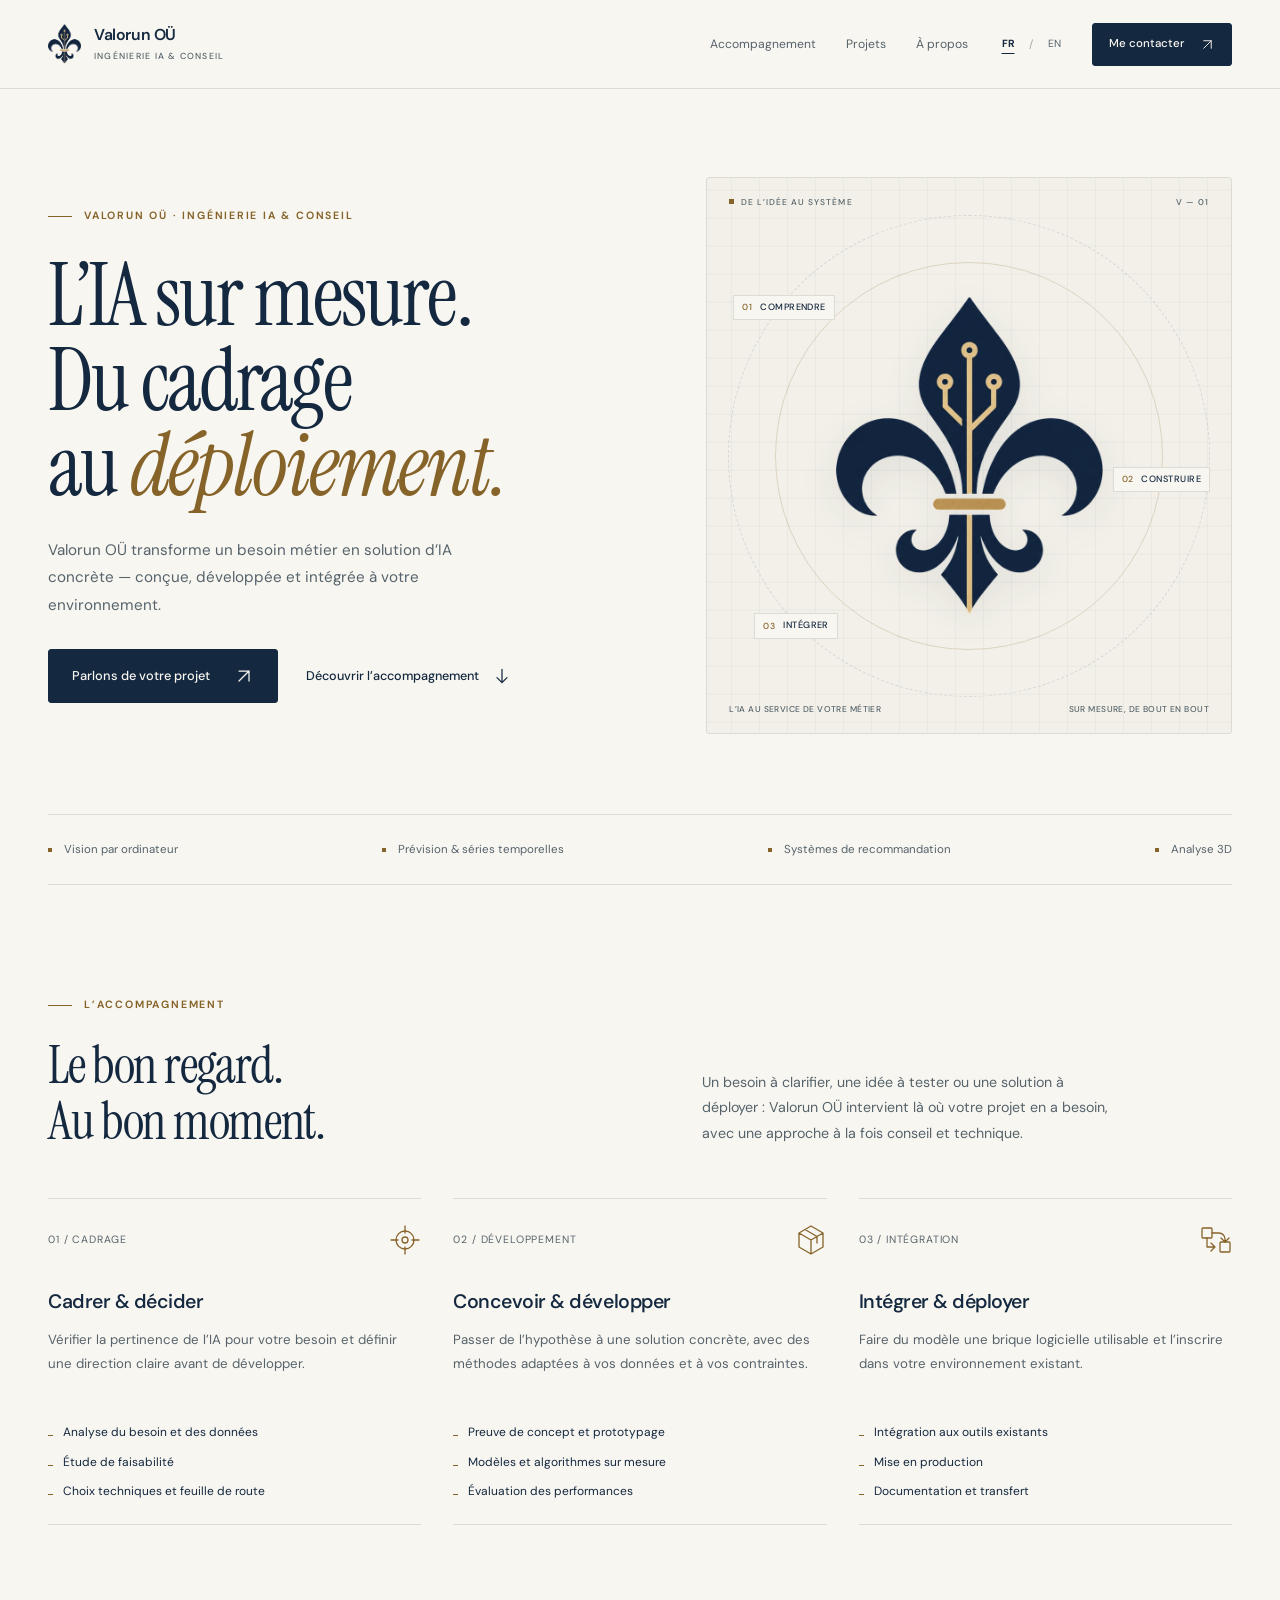
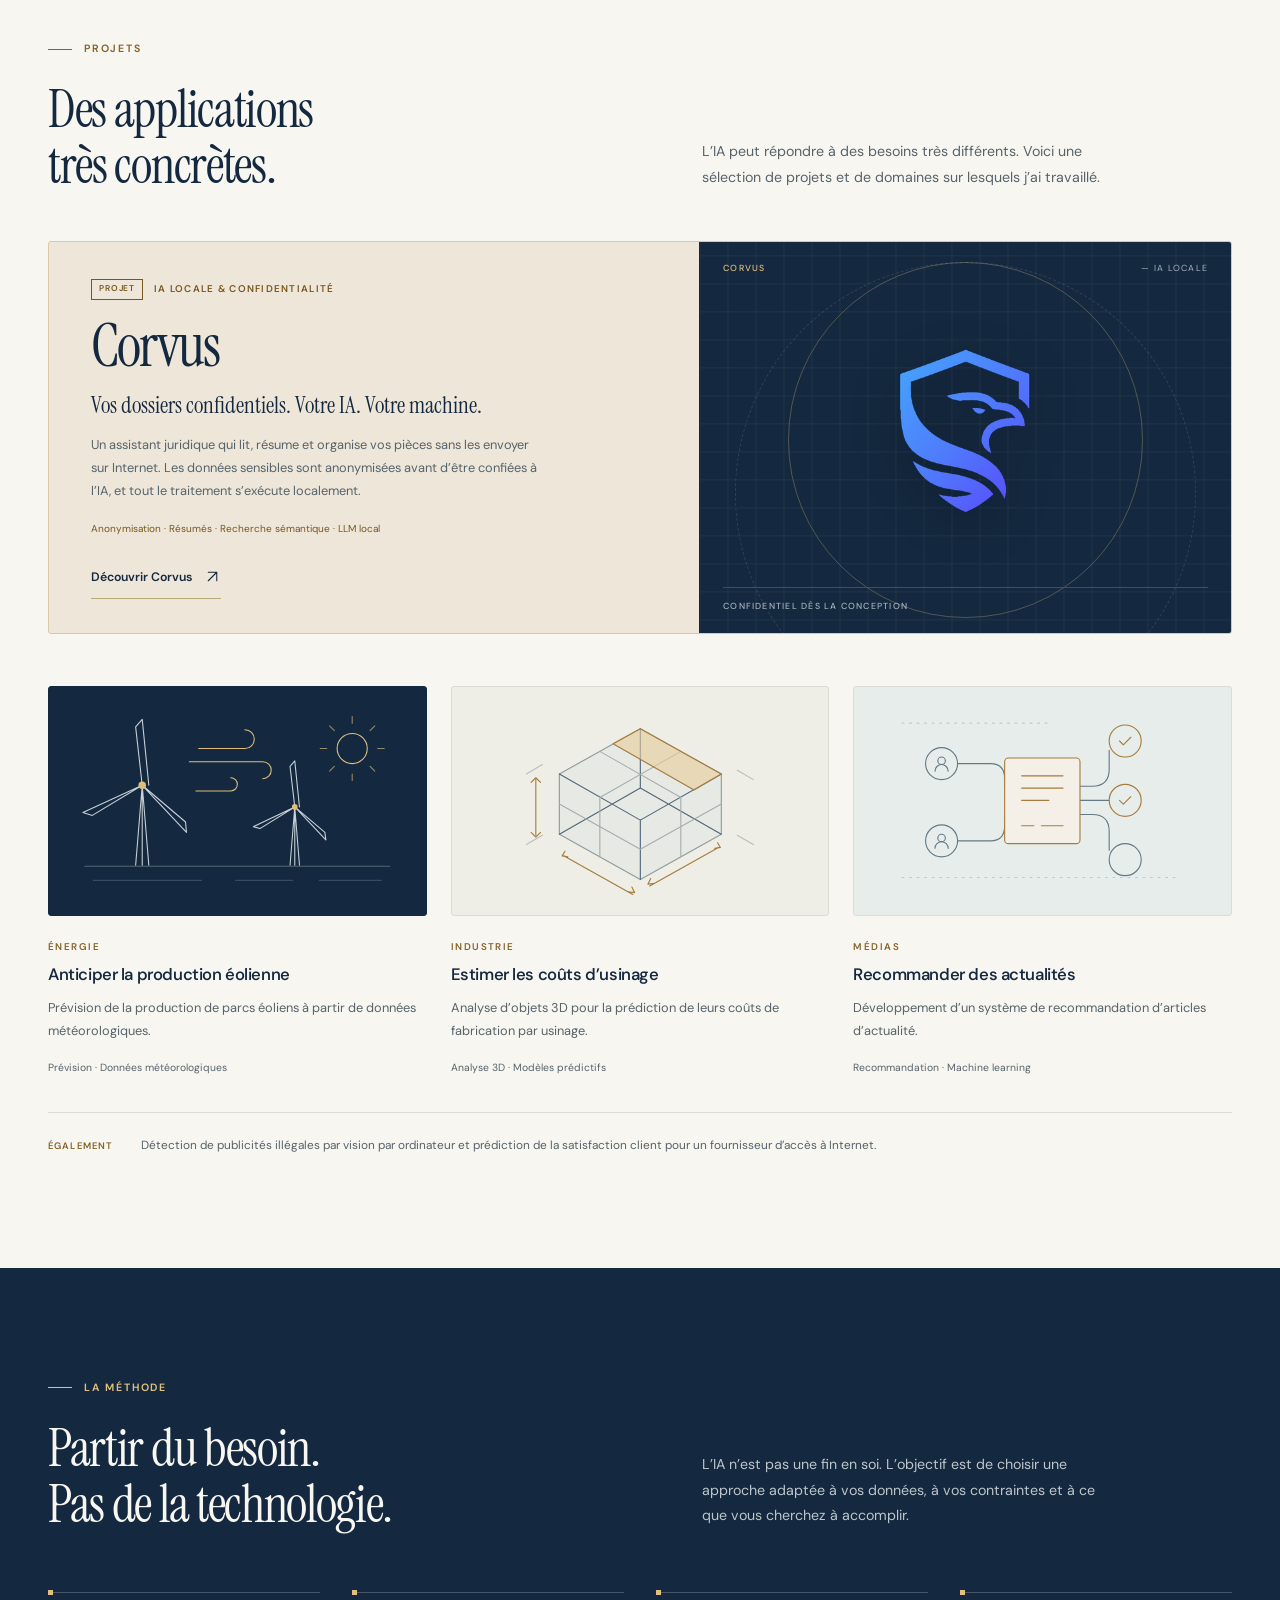
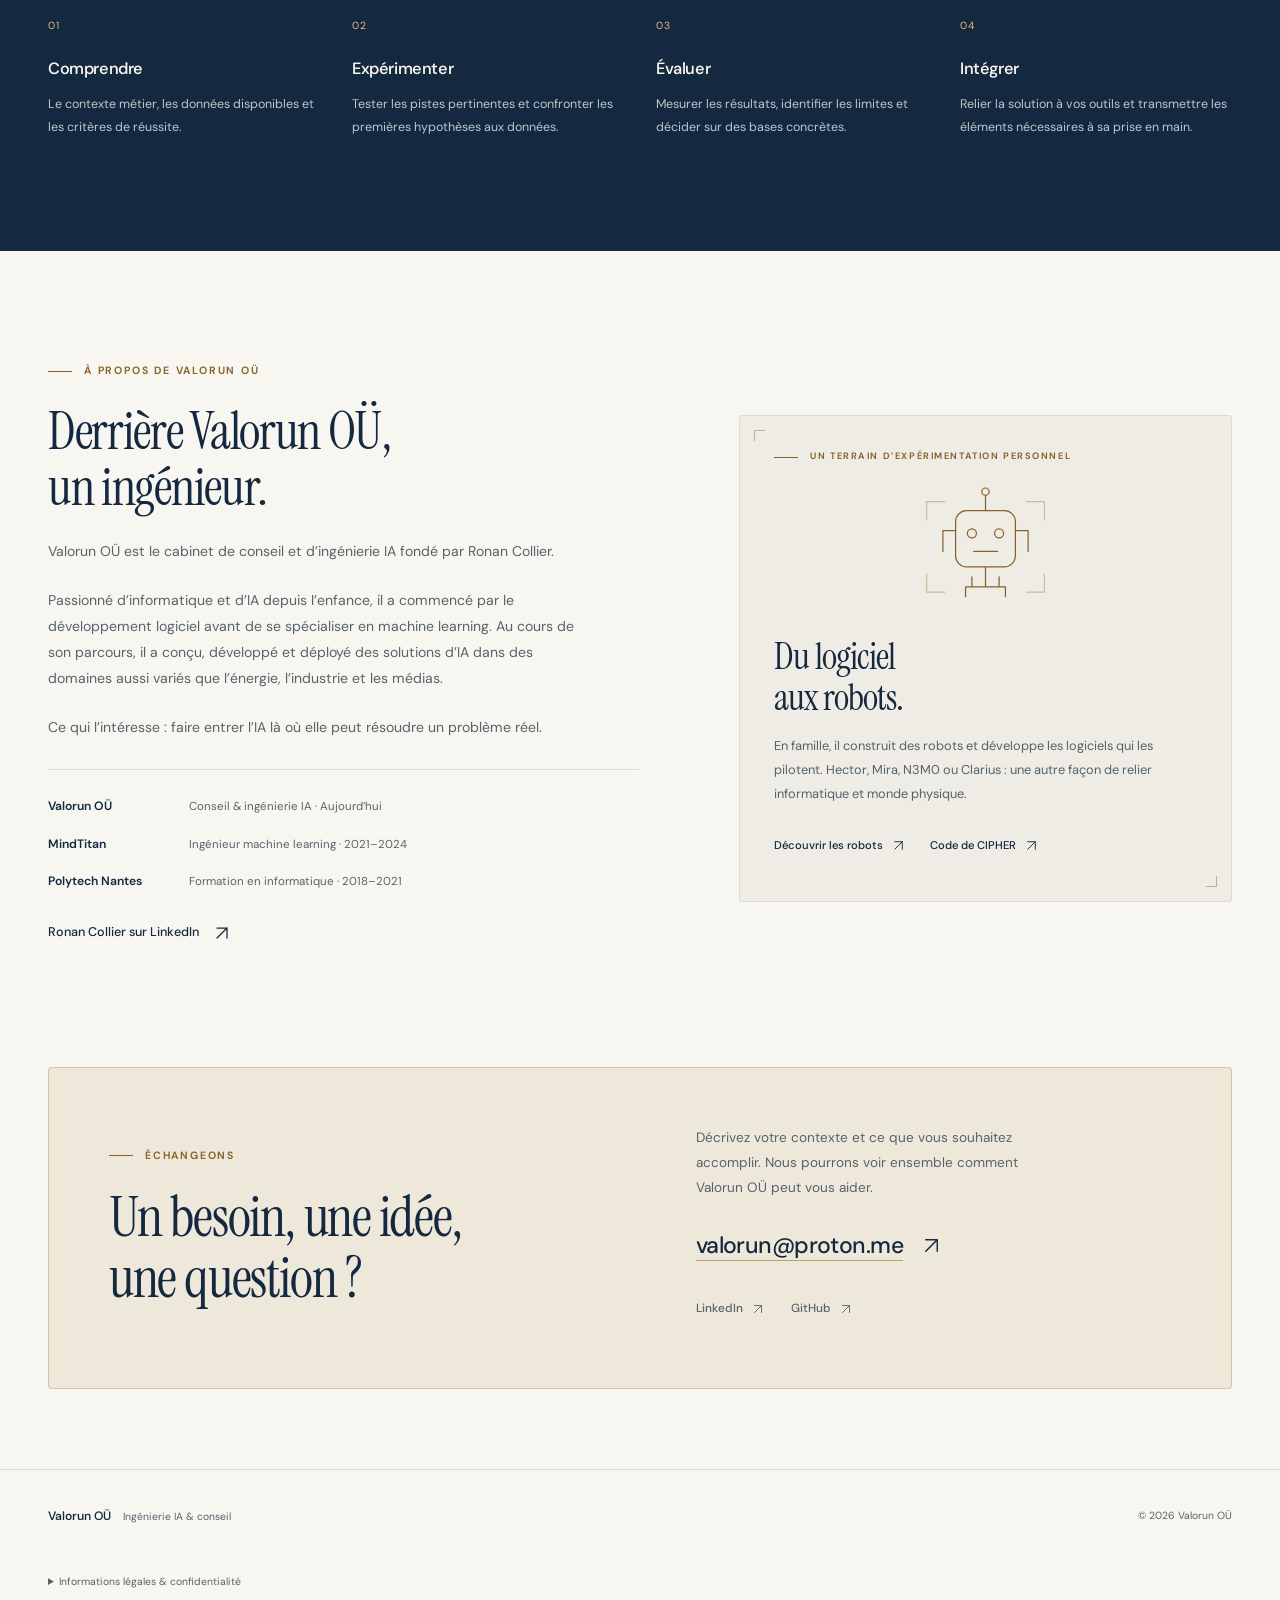
==== index.html @ 4dafa0de "Initial commit" ====
<!doctype html>
<html lang="fr">
<head>
  <meta charset="utf-8">
  <meta name="viewport" content="width=device-width, initial-scale=1">
  <title>Valorun OÜ — Ingénierie IA &amp; conseil</title>
  <meta name="description" content="Valorun OÜ conçoit, développe et intègre des solutions d’IA sur mesure. Conseil et ingénierie en intelligence artificielle, du cadrage au déploiement.">
  <meta name="theme-color" content="#f8f6f1">
  <meta property="og:type" content="website">
  <meta property="og:title" content="Valorun OÜ — Ingénierie IA &amp; conseil">
  <meta property="og:description" content="Des solutions d’IA sur mesure, du cadrage au déploiement.">
  <meta property="og:locale" content="fr_FR">
  <meta property="og:locale:alternate" content="en_GB">
  <link rel="alternate" hreflang="fr" href="./">
  <link rel="alternate" hreflang="en" href="en/">
  <link rel="alternate" hreflang="x-default" href="./">
  <link rel="icon" type="image/png" sizes="64x64" href="assets/favicon.png?v=2">
  <link rel="apple-touch-icon" sizes="180x180" href="assets/apple-touch-icon.png">
  <link rel="preload" href="assets/fonts/dm-sans-latin.woff2" as="font" type="font/woff2" crossorigin>
  <link rel="preload" href="assets/fonts/instrument-serif-latin.woff2" as="font" type="font/woff2" crossorigin>
  <link rel="stylesheet" href="assets/styles.css">
  <script type="application/ld+json">
    {
      "@context": "https://schema.org",
      "@type": "Organization",
      "name": "Valorun OÜ",
      "description": "Conseil et ingénierie en intelligence artificielle : cadrage, développement et intégration de solutions d’IA sur mesure.",
      "email": "mailto:valorun@proton.me",
      "founder": {
        "@type": "Person",
        "name": "Ronan Collier",
        "jobTitle": "Ingénieur IA",
        "sameAs": "https://www.linkedin.com/in/ronan-collier/"
      },
      "sameAs": ["https://github.com/valorun"]
    }
  </script>
</head>
<body id="top">
  <a class="skip-link" href="#main-content">Aller au contenu</a>

  <header class="site-header">
    <div class="container header-inner">
      <a class="brand" href="#top" aria-label="Valorun OÜ, retour en haut de page">
        <img src="assets/logo.webp" width="600" height="712" alt="" decoding="async">
        <span>
          <span class="brand-name">Valorun OÜ</span>
          <span class="brand-caption">Ingénierie IA &amp; conseil</span>
        </span>
      </a>
      <nav class="main-nav" aria-label="Navigation principale">
        <a href="#services">Accompagnement</a>
        <a href="#experience">Projets</a>
        <a href="#about">À propos</a>
      </nav>
      <div class="header-actions">
        <nav class="language-switch" aria-label="Langue du site">
          <a href="./" lang="fr" hreflang="fr" aria-current="page" aria-label="Français, langue actuelle">FR</a>
          <span aria-hidden="true">/</span>
          <a href="en/" lang="en" hreflang="en" aria-label="Read this website in English">EN</a>
        </nav>
        <a class="button button--small" href="mailto:valorun@proton.me?subject=Projet%20IA%20%E2%80%94%20Valorun%20O%C3%9C">
          Me contacter
          <svg class="icon" aria-hidden="true" focusable="false"><use href="assets/icons.svg#arrow-up-right"></use></svg>
        </a>
      </div>
    </div>
  </header>

  <main id="main-content" tabindex="-1">
    <section class="container hero" aria-labelledby="hero-heading">
      <div class="hero-copy">
        <p class="eyebrow">Valorun OÜ · Ingénierie IA &amp; conseil</p>
        <h1 id="hero-heading">L’IA sur mesure.<br>Du cadrage<br>au <em>déploiement.</em></h1>
        <p class="hero-description">Valorun OÜ transforme un besoin métier en solution d’IA concrète — conçue, développée et intégrée à votre environnement.</p>
        <div class="hero-actions">
          <a class="button" href="mailto:valorun@proton.me?subject=Projet%20IA%20%E2%80%94%20Valorun%20O%C3%9C">
            Parlons de votre projet
            <svg class="icon" aria-hidden="true" focusable="false"><use href="assets/icons.svg#arrow-up-right"></use></svg>
          </a>
          <a class="text-link" href="#services">
            Découvrir l’accompagnement
            <svg class="icon" aria-hidden="true" focusable="false"><use href="assets/icons.svg#arrow-down"></use></svg>
          </a>
        </div>
      </div>
      <figure class="hero-visual">
        <div class="diagram-heading" aria-hidden="true"><span>De l’idée au système</span><span>V — 01</span></div>
        <img class="hero-logo" src="assets/logo.webp" width="600" height="712" alt="Logo de Valorun OÜ : fleur de lys bleu nuit et dorée, traversée de circuits électroniques." decoding="async" fetchpriority="high">
        <p class="diagram-label diagram-label--first"><span>01</span> Comprendre</p>
        <p class="diagram-label diagram-label--second"><span>02</span> Construire</p>
        <p class="diagram-label diagram-label--third"><span>03</span> Intégrer</p>
        <figcaption class="diagram-caption"><span>L’IA au service de votre métier</span><span aria-hidden="true">Sur mesure, de bout en bout</span></figcaption>
      </figure>
    </section>

    <div class="container expertise-strip">
      <span>Vision par ordinateur</span>
      <span>Prévision &amp; séries temporelles</span>
      <span>Systèmes de recommandation</span>
      <span>Analyse 3D</span>
    </div>

    <section class="container section" id="services" aria-labelledby="services-heading">
      <div class="section-intro">
        <div>
          <p class="eyebrow">L’accompagnement</p>
          <h2 id="services-heading">Le bon regard.<br>Au bon moment.</h2>
        </div>
        <p>Un besoin à clarifier, une idée à tester ou une solution à déployer : Valorun OÜ intervient là où votre projet en a besoin, avec une approche à la fois conseil et technique.</p>
      </div>
      <div class="services-grid">
        <article class="service-card">
          <div class="service-card-top">
            <span class="service-number">01 / CADRAGE</span>
            <svg class="service-icon" aria-hidden="true" focusable="false"><use href="assets/icons.svg#scope"></use></svg>
          </div>
          <h3>Cadrer &amp; décider</h3>
          <p>Vérifier la pertinence de l’IA pour votre besoin et définir une direction claire avant de développer.</p>
          <ul>
            <li>Analyse du besoin et des données</li>
            <li>Étude de faisabilité</li>
            <li>Choix techniques et feuille de route</li>
          </ul>
        </article>
        <article class="service-card">
          <div class="service-card-top">
            <span class="service-number">02 / DÉVELOPPEMENT</span>
            <svg class="service-icon" aria-hidden="true" focusable="false"><use href="assets/icons.svg#cube"></use></svg>
          </div>
          <h3>Concevoir &amp; développer</h3>
          <p>Passer de l’hypothèse à une solution concrète, avec des méthodes adaptées à vos données et à vos contraintes.</p>
          <ul>
            <li>Preuve de concept et prototypage</li>
            <li>Modèles et algorithmes sur mesure</li>
            <li>Évaluation des performances</li>
          </ul>
        </article>
        <article class="service-card">
          <div class="service-card-top">
            <span class="service-number">03 / INTÉGRATION</span>
            <svg class="service-icon" aria-hidden="true" focusable="false"><use href="assets/icons.svg#integrate"></use></svg>
          </div>
          <h3>Intégrer &amp; déployer</h3>
          <p>Faire du modèle une brique logicielle utilisable et l’inscrire dans votre environnement existant.</p>
          <ul>
            <li>Intégration aux outils existants</li>
            <li>Mise en production</li>
            <li>Documentation et transfert</li>
          </ul>
        </article>
      </div>
    </section>

    <section class="container section experience-section" id="experience" aria-labelledby="experience-heading">
      <div class="section-intro">
        <div>
          <p class="eyebrow">Projets</p>
          <h2 id="experience-heading">Des applications<br>très concrètes.</h2>
        </div>
        <p>L’IA peut répondre à des besoins très différents. Voici une sélection de projets et de domaines sur lesquels j’ai travaillé.</p>
      </div>
      <article class="featured-project">
        <div class="featured-project-copy">
          <p class="featured-label"><span>Projet</span> IA locale &amp; confidentialité</p>
          <h3>Corvus</h3>
          <p class="featured-lead">Vos dossiers confidentiels. Votre IA. Votre machine.</p>
          <p class="featured-description">Un assistant juridique qui lit, résume et organise vos pièces sans les envoyer sur Internet. Les données sensibles sont anonymisées avant d’être confiées à l’IA, et tout le traitement s’exécute localement.</p>
          <p class="featured-tags">Anonymisation · Résumés · Recherche sémantique · LLM local</p>
          <a class="featured-link" href="https://valorun.github.io/corvus-website/index.html">
            Découvrir Corvus
            <svg class="icon" aria-hidden="true" focusable="false"><use href="assets/icons.svg#arrow-up-right"></use></svg>
          </a>
        </div>
        <div class="featured-project-visual">
          <p class="featured-visual-label" aria-hidden="true">Corvus <span>— IA locale</span></p>
          <img class="featured-logo" src="assets/corvus-logo.webp" width="320" height="320" alt="" decoding="async">
          <p class="featured-visual-caption" aria-hidden="true">Confidentiel dès la conception</p>
        </div>
      </article>
      <div class="experience-grid">
        <article class="case-card">
          <div class="case-visual case-visual--dark">
            <svg class="case-art" viewBox="0 0 400 230" aria-hidden="true" focusable="false"><use href="assets/icons.svg#energy"></use></svg>
          </div>
          <p class="case-category">Énergie</p>
          <h3>Anticiper la production éolienne</h3>
          <p class="case-description">Prévision de la production de parcs éoliens à partir de données météorologiques.</p>
          <p class="case-tags">Prévision · Données météorologiques</p>
        </article>
        <article class="case-card">
          <div class="case-visual">
            <svg class="case-art" viewBox="0 0 400 230" aria-hidden="true" focusable="false"><use href="assets/icons.svg#industry"></use></svg>
          </div>
          <p class="case-category">Industrie</p>
          <h3>Estimer les coûts d’usinage</h3>
          <p class="case-description">Analyse d’objets 3D pour la prédiction de leurs coûts de fabrication par usinage.</p>
          <p class="case-tags">Analyse 3D · Modèles prédictifs</p>
        </article>
        <article class="case-card">
          <div class="case-visual case-visual--blue">
            <svg class="case-art" viewBox="0 0 400 230" aria-hidden="true" focusable="false"><use href="assets/icons.svg#recommendation"></use></svg>
          </div>
          <p class="case-category">Médias</p>
          <h3>Recommander des actualités</h3>
          <p class="case-description">Développement d’un système de recommandation d’articles d’actualité.</p>
          <p class="case-tags">Recommandation · Machine learning</p>
        </article>
      </div>
      <div class="experience-note">
        <strong>Également</strong>
        <p>Détection de publicités illégales par vision par ordinateur et prédiction de la satisfaction client pour un fournisseur d’accès à Internet.</p>
      </div>
    </section>

    <section class="section approach-section" id="approach" aria-labelledby="approach-heading">
      <div class="container">
        <div class="section-intro">
          <div>
            <p class="eyebrow">La méthode</p>
            <h2 id="approach-heading">Partir du besoin.<br>Pas de la technologie.</h2>
          </div>
          <p>L’IA n’est pas une fin en soi. L’objectif est de choisir une approche adaptée à vos données, à vos contraintes et à ce que vous cherchez à accomplir.</p>
        </div>
        <ol class="approach-grid">
          <li>
            <span class="step-number" aria-hidden="true">01</span>
            <h3>Comprendre</h3>
            <p>Le contexte métier, les données disponibles et les critères de réussite.</p>
          </li>
          <li>
            <span class="step-number" aria-hidden="true">02</span>
            <h3>Expérimenter</h3>
            <p>Tester les pistes pertinentes et confronter les premières hypothèses aux données.</p>
          </li>
          <li>
            <span class="step-number" aria-hidden="true">03</span>
            <h3>Évaluer</h3>
            <p>Mesurer les résultats, identifier les limites et décider sur des bases concrètes.</p>
          </li>
          <li>
            <span class="step-number" aria-hidden="true">04</span>
            <h3>Intégrer</h3>
            <p>Relier la solution à vos outils et transmettre les éléments nécessaires à sa prise en main.</p>
          </li>
        </ol>
      </div>
    </section>

    <section class="container section about-grid" id="about" aria-labelledby="about-heading">
      <div class="about-copy">
        <p class="eyebrow">À propos de Valorun OÜ</p>
        <h2 id="about-heading">Derrière Valorun OÜ,<br>un ingénieur.</h2>
        <p>Valorun OÜ est le cabinet de conseil et d’ingénierie IA fondé par Ronan Collier.</p>
        <p>Passionné d’informatique et d’IA depuis l’enfance, il a commencé par le développement logiciel avant de se spécialiser en machine learning. Au cours de son parcours, il a conçu, développé et déployé des solutions d’IA dans des domaines aussi variés que l’énergie, l’industrie et les médias.</p>
        <p>Ce qui l’intéresse : faire entrer l’IA là où elle peut résoudre un problème réel.</p>
        <dl class="credentials">
          <div class="credential">
            <dt>Valorun OÜ</dt>
            <dd>Conseil &amp; ingénierie IA · Aujourd’hui</dd>
          </div>
          <div class="credential">
            <dt>MindTitan</dt>
            <dd>Ingénieur machine learning · 2021–2024</dd>
          </div>
          <div class="credential">
            <dt>Polytech Nantes</dt>
            <dd>Formation en informatique · 2018–2021</dd>
          </div>
        </dl>
        <a class="text-link" href="https://www.linkedin.com/in/ronan-collier/">
          Ronan Collier sur LinkedIn
          <svg class="icon" aria-hidden="true" focusable="false"><use href="assets/icons.svg#arrow-up-right"></use></svg>
        </a>
      </div>
      <aside class="robot-card" aria-labelledby="robot-heading">
        <p class="eyebrow">Un terrain d’expérimentation personnel</p>
        <svg class="robot-drawing" viewBox="0 0 160 150" aria-hidden="true" focusable="false"><use href="assets/icons.svg#robot"></use></svg>
        <h3 id="robot-heading">Du logiciel<br>aux robots.</h3>
        <p>En famille, il construit des robots et développe les logiciels qui les pilotent. Hector, Mira, N3M0 ou Clarius : une autre façon de relier informatique et monde physique.</p>
        <div class="robot-links">
          <a class="text-link" href="https://clarius-robot.com/">
            Découvrir les robots
            <svg class="icon" aria-hidden="true" focusable="false"><use href="assets/icons.svg#arrow-up-right"></use></svg>
          </a>
          <a class="text-link" href="https://github.com/valorun/CIPHER">
            Code de CIPHER
            <svg class="icon" aria-hidden="true" focusable="false"><use href="assets/icons.svg#arrow-up-right"></use></svg>
          </a>
        </div>
      </aside>
    </section>

    <section class="container contact-section" id="contact" aria-labelledby="contact-heading">
      <div class="contact-panel">
        <div>
          <p class="eyebrow">Échangeons</p>
          <h2 id="contact-heading">Un besoin, une idée,<br>une question ?</h2>
        </div>
        <div class="contact-copy">
          <p>Décrivez votre contexte et ce que vous souhaitez accomplir. Nous pourrons voir ensemble comment Valorun OÜ peut vous aider.</p>
          <a class="email-link" href="mailto:valorun@proton.me?subject=Projet%20IA%20%E2%80%94%20Valorun%20O%C3%9C">
            valorun@proton.me
            <svg class="icon" aria-hidden="true" focusable="false"><use href="assets/icons.svg#arrow-up-right"></use></svg>
          </a>
          <div class="social-links">
            <a class="text-link" href="https://www.linkedin.com/in/ronan-collier/">
              LinkedIn
              <svg class="icon" aria-hidden="true" focusable="false"><use href="assets/icons.svg#arrow-up-right"></use></svg>
            </a>
            <a class="text-link" href="https://github.com/valorun">
              GitHub
              <svg class="icon" aria-hidden="true" focusable="false"><use href="assets/icons.svg#arrow-up-right"></use></svg>
            </a>
          </div>
        </div>
      </div>
    </section>
  </main>

  <footer class="site-footer">
    <div class="container">
      <div class="footer-top">
        <p class="footer-signature"><strong>Valorun OÜ</strong><span>Ingénierie IA &amp; conseil</span></p>
        <p>© 2026 Valorun OÜ</p>
      </div>
      <details class="legal-notice">
        <summary>Informations légales &amp; confidentialité</summary>
        <div class="legal-content">
          <div>
            <h3>Édition &amp; hébergement</h3>
            <p>Éditeur : <strong>Valorun OÜ</strong>, représentée par Ronan Collier.<br>Contact : <a href="mailto:valorun@proton.me">valorun@proton.me</a>.</p>
            <p>Site statique prévu pour un hébergement sur <a href="https://docs.github.com/fr/pages/getting-started-with-github-pages/about-github-pages">GitHub Pages</a>, un service de GitHub, Inc.</p>
            <!-- Avant publication : compléter l'adresse du siège, le numéro d'immatriculation, la TVA le cas échéant et les autres mentions applicables à Valorun OÜ. Voir README.md. -->
          </div>
          <div>
            <h3>Respect de la vie privée</h3>
            <p>Ce site n’ajoute aucun traceur ni cookie publicitaire et n’utilise aucun outil d’analyse d’audience. Les polices sont hébergées localement.</p>
            <p>L’hébergeur et les services externes appliquent leurs propres politiques de confidentialité, dont celle de <a href="https://docs.github.com/fr/site-policy/privacy-policies/github-general-privacy-statement">GitHub</a>. Pour toute question relative à un échange par email, vous pouvez contacter Valorun OÜ à l’adresse ci-dessus.</p>
          </div>
        </div>
      </details>
    </div>
  </footer>
</body>
</html>
---- assets/styles.css ----
@font-face {
  font-family: "DM Sans";
  font-style: normal;
  font-weight: 400 700;
  font-display: swap;
  src: url("fonts/dm-sans-latin.woff2") format("woff2");
}

@font-face {
  font-family: "Instrument Serif";
  font-style: normal;
  font-weight: 400;
  font-display: swap;
  src: url("fonts/instrument-serif-latin.woff2") format("woff2");
}

@font-face {
  font-family: "Instrument Serif";
  font-style: italic;
  font-weight: 400;
  font-display: swap;
  src: url("fonts/instrument-serif-italic-latin.woff2") format("woff2");
}

:root {
  color-scheme: light;
  --paper: #f8f6f1;
  --paper-dark: #eeece4;
  --ink: #14283f;
  --muted: #56636b;
  --gold: #866329;
  --gold-light: #e1bf7e;
  --line: #dcdcd2;
  --display: "Instrument Serif", Georgia, serif;
  --body: "DM Sans", -apple-system, BlinkMacSystemFont, "Segoe UI", sans-serif;
  --width: 1184px;
}

*,
*::before,
*::after {
  box-sizing: border-box;
}

html {
  scroll-behavior: smooth;
  scroll-padding-top: 116px;
}

body {
  margin: 0;
  background: var(--paper);
  color: var(--ink);
  font-family: var(--body);
  font-size: 16px;
  line-height: 1.65;
  -webkit-font-smoothing: antialiased;
}

::selection {
  background: #e7d4ae;
  color: var(--ink);
}

a {
  color: inherit;
  text-underline-offset: 5px;
  text-decoration-thickness: 1px;
}

button,
summary,
a {
  -webkit-tap-highlight-color: transparent;
}

:focus-visible {
  outline: 3px solid var(--gold);
  outline-offset: 5px;
}

main:focus {
  outline: none;
}

img,
svg {
  display: block;
  max-width: 100%;
}

h1,
h2,
h3,
p,
figure {
  margin: 0;
}

h1,
h2 {
  font-family: var(--display);
  font-weight: 400;
  letter-spacing: -.025em;
}

h2 {
  font-size: clamp(2.7rem, 4.1vw, 3.75rem);
  line-height: 1.07;
}

h3 {
  font-size: 1.12rem;
  font-weight: 550;
  line-height: 1.4;
  letter-spacing: -.025em;
}

em {
  font-weight: inherit;
}

.container {
  width: min(var(--width), calc(100% - 96px));
  margin-inline: auto;
}

.section {
  padding-block: 112px;
}

.eyebrow {
  display: flex;
  align-items: center;
  gap: 12px;
  margin-bottom: 24px;
  color: var(--gold);
  font-size: .66rem;
  font-weight: 650;
  line-height: 1.5;
  letter-spacing: .17em;
  text-transform: uppercase;
}

.eyebrow::before {
  width: 24px;
  height: 1px;
  background: currentColor;
  content: "";
}

.icon {
  flex: none;
  width: 20px;
  height: 20px;
}

.skip-link {
  position: fixed;
  z-index: 100;
  top: 12px;
  left: 16px;
  padding: 12px 20px;
  transform: translateY(-160%);
  border-radius: 3px;
  background: var(--ink);
  color: var(--paper);
  text-decoration: none;
}

.skip-link:focus {
  transform: translateY(0);
}

.site-header {
  position: sticky;
  z-index: 20;
  top: 0;
  border-bottom: 1px solid var(--line);
  background: rgb(248 246 241 / 96%);
  backdrop-filter: blur(12px);
}

.header-inner {
  display: flex;
  align-items: center;
  justify-content: space-between;
  gap: 28px;
  min-height: 88px;
}

.brand {
  display: inline-flex;
  flex: none;
  align-items: center;
  gap: 13px;
  text-decoration: none;
}

.brand img {
  width: 33px;
  height: auto;
}

.brand-name {
  display: block;
  font-size: .99rem;
  font-weight: 600;
  line-height: 1.4;
  letter-spacing: -.025em;
}

.brand-caption {
  display: block;
  margin-top: 3px;
  color: var(--muted);
  font-size: .55rem;
  font-weight: 500;
  letter-spacing: .14em;
  text-transform: uppercase;
}

.main-nav {
  display: flex;
  align-items: center;
  gap: 30px;
  margin-left: auto;
}

.main-nav a,
.language-switch a {
  display: inline-flex;
  align-items: center;
  min-height: 44px;
  font-size: .76rem;
  text-decoration: none;
}

.main-nav a {
  color: var(--muted);
}

.main-nav a:hover {
  color: var(--ink);
  text-decoration: underline;
}

.header-actions {
  display: flex;
  align-items: center;
  gap: 26px;
}

.language-switch {
  display: flex;
  align-items: center;
  gap: 9px;
}

.language-switch a {
  min-width: 24px;
  justify-content: center;
  color: var(--muted);
  font-size: .65rem;
}

.language-switch span {
  color: #a5aaa6;
  font-size: .7rem;
}

.language-switch a[aria-current="page"] {
  color: var(--ink);
  font-weight: 700;
  text-decoration: underline;
  text-underline-offset: 6px;
}

.button {
  display: inline-flex;
  align-items: center;
  justify-content: center;
  gap: 24px;
  min-height: 54px;
  padding: 15px 23px;
  border: 1px solid var(--ink);
  border-radius: 3px;
  background: var(--ink);
  color: var(--paper);
  font-size: .8rem;
  font-weight: 500;
  line-height: 1.4;
  text-decoration: none;
  transition: background .2s, border-color .2s;
}

.button:hover {
  border-color: #2f485e;
  background: #2f485e;
}

.button--small {
  gap: 16px;
  min-height: 43px;
  padding: 10px 16px;
  font-size: .72rem;
}

.button--small .icon {
  width: 15px;
  height: 15px;
}

.text-link {
  display: inline-flex;
  align-items: center;
  gap: 13px;
  min-height: 44px;
  font-size: .79rem;
  font-weight: 500;
  text-decoration: none;
}

.text-link:hover {
  text-decoration: underline;
}

.hero {
  display: grid;
  grid-template-columns: 1.13fr 1fr;
  align-items: center;
  gap: 64px;
  padding-block: 88px 80px;
}

.hero .eyebrow {
  margin-bottom: 30px;
}

.hero h1 {
  font-size: clamp(3.6rem, 6.7vw, 6rem);
  line-height: .99;
}

.hero h1 em {
  color: var(--gold);
}

.hero-description {
  max-width: 440px;
  margin-top: 28px;
  color: var(--muted);
  font-size: .95rem;
  line-height: 1.8;
}

.hero-actions {
  display: flex;
  flex-wrap: wrap;
  align-items: center;
  gap: 14px 28px;
  margin-top: 30px;
}

.hero-visual {
  position: relative;
  display: grid;
  aspect-ratio: 1 / 1.06;
  place-items: center;
  overflow: hidden;
  isolation: isolate;
  border: 1px solid var(--line);
  border-radius: 3px;
  background-color: #f2f0e8;
  background-image: linear-gradient(rgb(20 40 63 / 4%) 1px, transparent 1px), linear-gradient(90deg, rgb(20 40 63 / 4%) 1px, transparent 1px);
  background-position: center;
  background-size: 28px 28px;
}

.hero-visual::before,
.hero-visual::after {
  position: absolute;
  z-index: -1;
  width: 74%;
  aspect-ratio: 1;
  border: 1px solid rgb(134 99 41 / 20%);
  border-radius: 50%;
  content: "";
}

.hero-visual::after {
  width: 92%;
  border-style: dashed;
  border-color: rgb(20 40 63 / 12%);
}

.hero-logo {
  width: 51%;
  height: auto;
  filter: drop-shadow(0 10px 18px rgb(20 40 63 / 8%));
}

.diagram-label {
  position: absolute;
  display: flex;
  align-items: center;
  gap: 8px;
  padding: 5px 8px;
  border: 1px solid var(--line);
  background: var(--paper);
  font-size: .57rem;
  font-weight: 500;
  letter-spacing: .05em;
  line-height: 1.5;
  text-transform: uppercase;
}

.diagram-label span {
  color: var(--gold);
  font-size: .55rem;
}

.diagram-label--first {
  top: 21%;
  left: 5%;
}

.diagram-label--second {
  top: 52%;
  right: 4%;
}

.diagram-label--third {
  bottom: 17%;
  left: 9%;
}

.diagram-heading,
.diagram-caption {
  position: absolute;
  right: 22px;
  left: 22px;
  display: flex;
  justify-content: space-between;
  gap: 12px;
  color: var(--muted);
  font-size: .53rem;
  font-weight: 500;
  line-height: 1.5;
  letter-spacing: .12em;
  text-transform: uppercase;
}

.diagram-heading {
  top: 19px;
}

.diagram-heading span:first-child::before {
  display: inline-block;
  width: 5px;
  height: 5px;
  margin-right: 7px;
  background: var(--gold);
  content: "";
  vertical-align: 1px;
}

.diagram-caption {
  bottom: 17px;
  letter-spacing: .05em;
}

.expertise-strip {
  display: flex;
  flex-wrap: wrap;
  align-items: center;
  justify-content: space-between;
  gap: 18px 24px;
  padding-block: 25px;
  border-block: 1px solid var(--line);
  color: var(--muted);
  font-size: .72rem;
}

.expertise-strip span {
  display: flex;
  align-items: center;
  gap: 12px;
}

.expertise-strip span::before {
  width: 4px;
  height: 4px;
  background: var(--gold);
  content: "";
}

.section-intro {
  display: grid;
  grid-template-columns: 1.1fr 1fr;
  align-items: end;
  gap: 72px;
  margin-bottom: 48px;
}

.section-intro > p {
  max-width: 410px;
  padding-bottom: 3px;
  color: var(--muted);
  font-size: .89rem;
  line-height: 1.8;
}

.services-grid {
  display: grid;
  grid-template-columns: repeat(3, minmax(0, 1fr));
  gap: 32px;
}

.service-card {
  padding-block: 25px 22px;
  border-block: 1px solid var(--line);
}

.service-card-top {
  display: flex;
  align-items: center;
  justify-content: space-between;
  margin-bottom: 32px;
  color: var(--gold);
}

.service-number {
  color: var(--muted);
  font-size: .66rem;
  letter-spacing: .08em;
}

.service-icon {
  width: 32px;
  height: 32px;
}

.service-card h3 {
  margin-bottom: 13px;
  font-size: 1.22rem;
}

.service-card > p {
  min-height: 70px;
  color: var(--muted);
  font-size: .83rem;
  line-height: 1.8;
}

.service-card ul {
  display: grid;
  gap: 10px;
  margin: 25px 0 0;
  padding: 0;
  list-style: none;
}

.service-card li {
  display: flex;
  align-items: baseline;
  gap: 10px;
  font-size: .75rem;
}

.service-card li::before {
  flex: none;
  width: 5px;
  height: 1px;
  background: var(--gold);
  content: "";
}

.experience-section {
  padding-top: 4px;
}

.featured-project {
  display: grid;
  grid-template-columns: 1.1fr .9fr;
  margin-bottom: 52px;
  overflow: hidden;
  border: 1px solid #d9c9aa;
  border-radius: 3px;
  background: #eee7d9;
}

.featured-project-copy {
  display: flex;
  flex-direction: column;
  align-items: flex-start;
  padding: 37px 42px 34px;
}

.featured-label {
  display: flex;
  align-items: center;
  gap: 11px;
  color: #78571e;
  font-size: .61rem;
  font-weight: 600;
  line-height: 1.5;
  letter-spacing: .13em;
  text-transform: uppercase;
}

.featured-label span {
  padding: 3px 7px;
  border: 1px solid currentColor;
  font-size: .53rem;
  letter-spacing: .1em;
}

.featured-project h3 {
  margin-top: 19px;
  font-family: var(--display);
  font-size: clamp(3.2rem, 4.6vw, 4.35rem);
  font-weight: 400;
  line-height: .92;
  letter-spacing: -.03em;
}

.featured-lead {
  max-width: 440px;
  margin-top: 19px;
  font-family: var(--display);
  font-size: 1.45rem;
  line-height: 1.15;
}

.featured-description {
  max-width: 450px;
  margin-top: 14px;
  color: var(--muted);
  font-size: .8rem;
  line-height: 1.8;
}

.featured-tags {
  margin-top: 18px;
  color: #78571e;
  font-size: .63rem;
  line-height: 1.7;
}

.featured-link {
  display: inline-flex;
  align-items: center;
  gap: 12px;
  min-height: 44px;
  margin-top: 18px;
  border-bottom: 1px solid #bca67a;
  font-size: .77rem;
  font-weight: 600;
  text-decoration: none;
}

.featured-link:hover {
  border-color: var(--ink);
  text-decoration: none;
}

.featured-link .icon {
  width: 17px;
  height: 17px;
}

.featured-project-visual {
  position: relative;
  display: flex;
  flex-direction: column;
  align-items: center;
  justify-content: space-between;
  min-height: 330px;
  padding: 20px 23px;
  overflow: hidden;
  isolation: isolate;
  border-left: 1px solid var(--ink);
  background-color: var(--ink);
  background-image: linear-gradient(rgb(248 246 241 / 5%) 1px, transparent 1px), linear-gradient(90deg, rgb(248 246 241 / 5%) 1px, transparent 1px);
  background-position: center;
  background-size: 28px 28px;
}

.featured-project-visual::before,
.featured-project-visual::after {
  position: absolute;
  z-index: -1;
  width: 67%;
  aspect-ratio: 1;
  border: 1px solid rgb(225 191 126 / 30%);
  border-radius: 50%;
  content: "";
}

.featured-project-visual::after {
  width: 87%;
  border-style: dashed;
  border-color: rgb(248 246 241 / 12%);
}

.featured-visual-label,
.featured-visual-caption {
  position: relative;
  z-index: 1;
  width: 100%;
  color: var(--gold-light);
  font-size: .55rem;
  font-weight: 500;
  line-height: 1.5;
  letter-spacing: .14em;
  text-transform: uppercase;
}

.featured-visual-label {
  display: flex;
  justify-content: space-between;
  gap: 16px;
}

.featured-visual-label span {
  color: #a7b3bb;
  font-weight: 400;
}

.featured-logo {
  position: relative;
  z-index: 1;
  width: min(49%, 205px);
  height: auto;
  margin-block: 20px;
  filter: drop-shadow(0 12px 24px rgb(0 0 0 / 23%));
}

.featured-visual-caption {
  padding-top: 12px;
  border-top: 1px solid #3d5060;
  color: #a7b3bb;
}

.experience-grid {
  display: grid;
  grid-template-columns: repeat(3, minmax(0, 1fr));
  gap: 24px;
}

.case-visual {
  display: grid;
  aspect-ratio: 1.65;
  place-items: center;
  overflow: hidden;
  border: 1px solid var(--line);
  border-radius: 3px;
  background: #eeeee6;
}

.case-visual--dark {
  border-color: var(--ink);
  background: var(--ink);
}

.case-visual--blue {
  background: #e7edeb;
}

.case-art {
  width: 100%;
  height: auto;
}

.case-category {
  margin-top: 23px;
  color: var(--gold);
  font-size: .61rem;
  font-weight: 600;
  letter-spacing: .15em;
  text-transform: uppercase;
}

.case-card h3 {
  margin-top: 8px;
  font-size: 1.04rem;
}

.case-description {
  margin-top: 10px;
  color: var(--muted);
  font-size: .8rem;
  line-height: 1.8;
}

.case-tags {
  margin-top: 17px;
  color: var(--muted);
  font-size: .65rem;
}

.experience-note {
  display: flex;
  align-items: baseline;
  gap: 28px;
  margin-top: 36px;
  padding-top: 23px;
  border-top: 1px solid var(--line);
  color: var(--muted);
  font-size: .74rem;
}

.experience-note strong {
  flex: none;
  color: var(--gold);
  font-size: .59rem;
  font-weight: 600;
  letter-spacing: .12em;
  text-transform: uppercase;
}

.approach-section {
  background: var(--ink);
  color: var(--paper);
}

.approach-section .eyebrow {
  color: var(--gold-light);
}

.approach-section .section-intro > p {
  color: #bdc6cb;
}

.approach-grid {
  display: grid;
  grid-template-columns: repeat(4, minmax(0, 1fr));
  gap: 32px;
  margin: 60px 0 0;
  padding: 0;
  list-style: none;
}

.approach-grid li {
  position: relative;
  padding-top: 24px;
  border-top: 1px solid #465567;
}

.approach-grid li::before {
  position: absolute;
  top: -3px;
  left: 0;
  width: 5px;
  height: 5px;
  background: var(--gold-light);
  content: "";
}

.step-number {
  display: block;
  margin-bottom: 24px;
  color: var(--gold-light);
  font-size: .65rem;
  letter-spacing: .08em;
}

.approach-grid h3 {
  font-size: 1.02rem;
}

.approach-grid p {
  margin-top: 12px;
  color: #bdc6cb;
  font-size: .78rem;
  line-height: 1.85;
}

.about-grid {
  display: grid;
  grid-template-columns: 1.2fr 1fr;
  align-items: center;
  gap: 100px;
}

.about-copy > p:not(.eyebrow) {
  max-width: 530px;
  margin-top: 23px;
  color: var(--muted);
  font-size: .88rem;
  line-height: 1.85;
}

.credentials {
  display: grid;
  gap: 17px;
  margin-block: 29px 20px;
  padding-top: 26px;
  border-top: 1px solid var(--line);
}

.credential {
  display: grid;
  grid-template-columns: 125px 1fr;
  align-items: baseline;
  gap: 16px;
}

.credential dt {
  font-size: .76rem;
  font-weight: 600;
}

.credential dd {
  margin: 0;
  color: var(--muted);
  font-size: .72rem;
}

.robot-card {
  position: relative;
  padding: 34px;
  border: 1px solid var(--line);
  border-radius: 3px;
  background: var(--paper-dark);
}

.robot-card::before,
.robot-card::after {
  position: absolute;
  top: 14px;
  left: 14px;
  width: 11px;
  height: 11px;
  border-top: 1px solid #adb4ad;
  border-left: 1px solid #adb4ad;
  content: "";
}

.robot-card::after {
  inset: auto 14px 14px auto;
  transform: rotate(180deg);
}

.robot-card .eyebrow {
  margin-bottom: 14px;
  font-size: .58rem;
}

.robot-drawing {
  width: 145px;
  height: 136px;
  margin: 10px auto 23px;
  color: var(--gold);
}

.robot-card h3 {
  font-family: var(--display);
  font-size: 2.3rem;
  font-weight: 400;
  line-height: 1.1;
}

.robot-card > p:not(.eyebrow) {
  margin-top: 16px;
  color: var(--muted);
  font-size: .8rem;
  line-height: 1.85;
}

.robot-links {
  display: flex;
  flex-wrap: wrap;
  gap: 8px 24px;
  margin-top: 18px;
}

.robot-links .text-link {
  gap: 8px;
  font-size: .7rem;
}

.robot-links .icon {
  width: 15px;
  height: 15px;
}

.contact-section {
  padding-bottom: 80px;
}

.contact-panel {
  display: grid;
  grid-template-columns: 1.1fr 1fr;
  align-items: center;
  gap: 64px;
  padding: 57px 60px;
  border: 1px solid #d7c5a0;
  border-radius: 3px;
  background: #eee8db;
}

.contact-panel h2 {
  font-size: clamp(2.7rem, 4.4vw, 4rem);
}

.contact-copy > p {
  max-width: 365px;
  color: var(--muted);
  font-size: .85rem;
  line-height: 1.85;
}

.email-link {
  display: inline-flex;
  align-items: center;
  gap: 17px;
  min-height: 50px;
  margin-top: 20px;
  font-size: clamp(1.15rem, 1.8vw, 1.5rem);
  font-weight: 500;
  line-height: 1.5;
  letter-spacing: -.025em;
  text-decoration-color: #b6a077;
  text-underline-offset: 7px;
}

.email-link .icon {
  width: 23px;
  height: 23px;
}

.social-links {
  display: flex;
  flex-wrap: wrap;
  gap: 26px;
  margin-top: 17px;
}

.social-links .text-link {
  gap: 8px;
  color: var(--muted);
  font-size: .74rem;
}

.social-links .icon {
  width: 14px;
  height: 14px;
}

.site-footer {
  border-top: 1px solid var(--line);
}

.footer-top {
  display: flex;
  align-items: center;
  justify-content: space-between;
  gap: 24px;
  min-height: 92px;
}

.footer-signature {
  display: flex;
  align-items: baseline;
  gap: 12px;
  color: var(--muted);
  font-size: .65rem;
}

.footer-signature strong {
  color: var(--ink);
  font-size: .76rem;
  font-weight: 550;
}

.footer-top > p {
  color: var(--muted);
  font-size: .65rem;
}

.legal-notice {
  padding-block: 0 24px;
  color: var(--muted);
  font-size: .72rem;
}

.legal-notice summary {
  width: fit-content;
  min-height: 44px;
  padding-block: 11px;
  cursor: pointer;
  font-size: .65rem;
}

.legal-content {
  display: grid;
  grid-template-columns: 1fr 1fr;
  gap: 24px 48px;
  padding-block: 22px 8px;
  border-top: 1px solid var(--line);
}

.legal-content h3 {
  margin-bottom: 8px;
  color: var(--ink);
  font-size: .77rem;
}

.legal-content p + p {
  margin-top: 9px;
}

@media (width >= 1440px) {
  .hero {
    gap: 86px;
  }
}

@media (width <= 1100px) {
  .header-inner {
    gap: 22px;
  }

  .main-nav {
    gap: 22px;
  }

  .header-actions {
    gap: 20px;
  }

  .header-actions > .button {
    display: none;
  }

  .hero {
    gap: 35px;
    padding-block: 72px;
  }

  .hero-actions {
    column-gap: 20px;
  }

  .hero-actions .button {
    gap: 18px;
    padding-inline: 18px;
  }

  .section-intro {
    gap: 48px;
  }

  .about-grid {
    gap: 55px;
  }

  .contact-panel {
    gap: 48px;
    padding-inline: 40px;
  }
}

@media (width <= 800px) {
  .container {
    width: calc(100% - 56px);
  }

  .section {
    padding-block: 80px;
  }

  .hero {
    grid-template-columns: 1.1fr 1fr;
    gap: 26px;
    padding-block: 64px;
  }

  .hero h1 {
    font-size: clamp(3.2rem, 7.6vw, 4rem);
  }

  .hero .eyebrow {
    font-size: .58rem;
  }

  .hero-description {
    font-size: .85rem;
  }

  .hero-actions {
    gap: 10px;
  }

  .hero-visual {
    aspect-ratio: 1 / 1.25;
  }

  .diagram-label {
    padding: 4px 6px;
    font-size: .48rem;
  }

  .diagram-label span {
    font-size: .47rem;
  }

  .diagram-heading,
  .diagram-caption {
    right: 13px;
    left: 13px;
    font-size: .45rem;
  }

  .expertise-strip {
    display: grid;
    grid-template-columns: 1fr 1fr;
    gap: 14px 24px;
  }

  .section-intro {
    grid-template-columns: 1.2fr 1fr;
    gap: 32px;
  }

  .section-intro > p {
    font-size: .8rem;
  }

  .services-grid {
    gap: 24px;
  }

  .service-card h3 {
    font-size: 1.05rem;
  }

  .service-card > p {
    min-height: 120px;
    font-size: .8rem;
  }

  .experience-section {
    padding-top: 0;
  }

  .featured-project {
    grid-template-columns: 1.08fr .92fr;
    margin-bottom: 38px;
  }

  .featured-project-copy {
    padding: 29px 27px 26px;
  }

  .featured-project h3 {
    font-size: 3rem;
  }

  .featured-lead {
    font-size: 1.24rem;
  }

  .featured-description {
    font-size: .76rem;
  }

  .featured-project-visual {
    min-height: 300px;
    padding: 18px;
  }

  .experience-grid {
    gap: 18px;
  }

  .case-visual {
    aspect-ratio: 1.3;
  }

  .case-card h3 {
    font-size: .96rem;
  }

  .approach-grid {
    grid-template-columns: repeat(2, minmax(0, 1fr));
    gap: 36px;
    margin-top: 45px;
  }

  .step-number {
    margin-bottom: 15px;
  }

  .about-grid {
    grid-template-columns: 1.1fr 1fr;
    gap: 32px;
  }

  .about-copy > p:not(.eyebrow) {
    font-size: .82rem;
  }

  .credential {
    grid-template-columns: 1fr;
    gap: 2px;
  }

  .robot-card {
    padding: 28px;
  }

  .robot-card .eyebrow {
    font-size: .5rem;
  }

  .contact-section {
    padding-bottom: 56px;
  }

  .contact-panel {
    gap: 34px;
    padding: 38px 30px;
  }

  .contact-copy > p {
    font-size: .8rem;
  }

  .email-link {
    gap: 9px;
    font-size: 1.1rem;
  }

  .email-link .icon {
    width: 18px;
    height: 18px;
  }
}

@media (width <= 600px) {
  html {
    scroll-padding-top: 140px;
  }

  .container {
    width: calc(100% - 40px);
  }

  .header-inner {
    flex-wrap: wrap;
    gap: 0;
    padding-top: 15px;
  }

  .brand {
    gap: 10px;
  }

  .brand img {
    width: 28px;
  }

  .brand-name {
    font-size: .88rem;
  }

  .brand-caption {
    font-size: .48rem;
  }

  .header-actions {
    margin-left: auto;
  }

  .main-nav {
    order: 3;
    justify-content: space-between;
    gap: 24px;
    width: 100%;
    margin-top: 8px;
    border-top: 1px solid var(--line);
  }

  .main-nav a {
    min-height: 43px;
    font-size: .69rem;
  }

  .hero {
    grid-template-columns: 1fr;
    gap: 40px;
    padding-block: 47px 40px;
  }

  .hero .eyebrow {
    margin-bottom: 24px;
    font-size: .58rem;
  }

  .hero h1 {
    font-size: clamp(3.2rem, 13vw, 4.6rem);
  }

  .hero-description {
    max-width: 390px;
    margin-top: 23px;
    font-size: .88rem;
  }

  .hero-actions {
    gap: 12px 24px;
    margin-top: 25px;
  }

  .hero-actions .button {
    min-height: 52px;
    font-size: .76rem;
  }

  .hero-actions .text-link {
    font-size: .73rem;
  }

  .hero-visual {
    width: 100%;
    max-width: 410px;
    aspect-ratio: 1.15;
    margin-inline: auto;
  }

  .hero-logo {
    width: 44%;
  }

  .diagram-heading,
  .diagram-caption {
    right: 17px;
    left: 17px;
    font-size: .48rem;
  }

  .diagram-label {
    font-size: .51rem;
  }

  .diagram-label--first {
    top: 24%;
    left: 7%;
  }

  .diagram-label--second {
    right: 5%;
  }

  .diagram-label--third {
    bottom: 20%;
  }

  .expertise-strip {
    gap: 12px;
    padding-block: 22px;
    font-size: .63rem;
  }

  .expertise-strip span {
    gap: 8px;
  }

  .section {
    padding-block: 64px;
  }

  .eyebrow {
    margin-bottom: 19px;
    font-size: .59rem;
  }

  h2 {
    font-size: clamp(2.5rem, 10vw, 3.3rem);
  }

  .section-intro {
    grid-template-columns: 1fr;
    gap: 22px;
    margin-bottom: 34px;
  }

  .section-intro > p {
    max-width: 390px;
    font-size: .84rem;
  }

  .services-grid,
  .experience-grid {
    grid-template-columns: 1fr;
    gap: 26px;
  }

  .service-card {
    padding-block: 24px 28px;
    border-bottom: 0;
  }

  .service-card-top {
    margin-bottom: 20px;
  }

  .service-card h3 {
    font-size: 1.2rem;
  }

  .service-card > p {
    min-height: 0;
    max-width: 380px;
    font-size: .85rem;
  }

  .service-card ul {
    gap: 9px;
    margin-top: 20px;
  }

  .service-card li {
    font-size: .78rem;
  }

  .experience-section {
    padding-top: 0;
  }

  .featured-project {
    grid-template-columns: 1fr;
    margin-bottom: 42px;
  }

  .featured-project-copy {
    padding: 28px 25px 25px;
  }

  .featured-project h3 {
    margin-top: 15px;
    font-size: 3.4rem;
  }

  .featured-lead {
    margin-top: 14px;
    font-size: 1.3rem;
  }

  .featured-description {
    font-size: .81rem;
  }

  .featured-project-visual {
    order: -1;
    min-height: 230px;
    padding: 16px 19px;
    border-bottom: 1px solid var(--ink);
    border-left: 0;
  }

  .featured-logo {
    width: 132px;
    margin-block: 8px;
  }

  .featured-visual-label,
  .featured-visual-caption {
    font-size: .49rem;
  }

  .experience-grid {
    gap: 36px;
  }

  .case-visual {
    aspect-ratio: 1.8;
  }

  .case-art {
    width: 90%;
  }

  .case-category {
    margin-top: 18px;
  }

  .case-card h3 {
    font-size: 1.1rem;
  }

  .case-description {
    font-size: .84rem;
  }

  .case-tags {
    margin-top: 12px;
  }

  .experience-note {
    flex-direction: column;
    gap: 10px;
    font-size: .75rem;
  }

  .approach-grid {
    gap: 30px 24px;
    margin-top: 36px;
  }

  .approach-grid h3 {
    font-size: .95rem;
  }

  .approach-grid p {
    font-size: .74rem;
  }

  .about-grid {
    grid-template-columns: 1fr;
    gap: 38px;
  }

  .about-copy > p:not(.eyebrow) {
    font-size: .85rem;
  }

  .credential {
    grid-template-columns: 112px 1fr;
    gap: 12px;
  }

  .robot-card {
    padding: 30px;
  }

  .robot-card .eyebrow {
    font-size: .56rem;
  }

  .robot-drawing {
    margin-block: 0 16px;
  }

  .contact-section {
    padding-bottom: 46px;
  }

  .contact-panel {
    grid-template-columns: 1fr;
    gap: 26px;
    padding: 34px 26px;
  }

  .contact-panel h2 {
    font-size: 2.8rem;
  }

  .contact-copy > p {
    font-size: .83rem;
  }

  .email-link {
    gap: 12px;
    margin-top: 16px;
    font-size: clamp(1.02rem, 5vw, 1.35rem);
  }

  .footer-top {
    flex-direction: column;
    align-items: flex-start;
    gap: 9px;
    min-height: 0;
    padding-block: 28px 8px;
  }

  .footer-signature {
    flex-wrap: wrap;
    gap: 2px 10px;
  }

  .legal-content {
    grid-template-columns: 1fr;
    gap: 24px;
  }
}

@media (prefers-reduced-motion: reduce) {
  html {
    scroll-behavior: auto;
  }

  *,
  *::before,
  *::after {
    transition: none !important;
  }
}

@media (forced-colors: active) {
  .hero-visual,
  .case-visual {
    background-image: none;
  }

  .button,
  .diagram-label {
    border: 1px solid ButtonText;
  }
}

@media print {
  .site-header,
  .skip-link,
  .hero-visual,
  .case-visual,
  .featured-project-visual,
  .legal-notice {
    display: none;
  }

  body,
  .approach-section,
  .contact-panel,
  .featured-project,
  .robot-card {
    background: white;
    color: black;
  }

  .container {
    width: 100%;
  }

  .section,
  .hero {
    padding-block: 24px;
  }

  .hero,
  .section-intro,
  .featured-project,
  .about-grid,
  .contact-panel {
    grid-template-columns: 1fr;
    gap: 20px;
  }

  .approach-section .section-intro > p,
  .approach-grid p {
    color: #444;
  }

  h1,
  h2,
  h3 {
    break-after: avoid;
  }

  article,
  .robot-card {
    break-inside: avoid;
  }
}
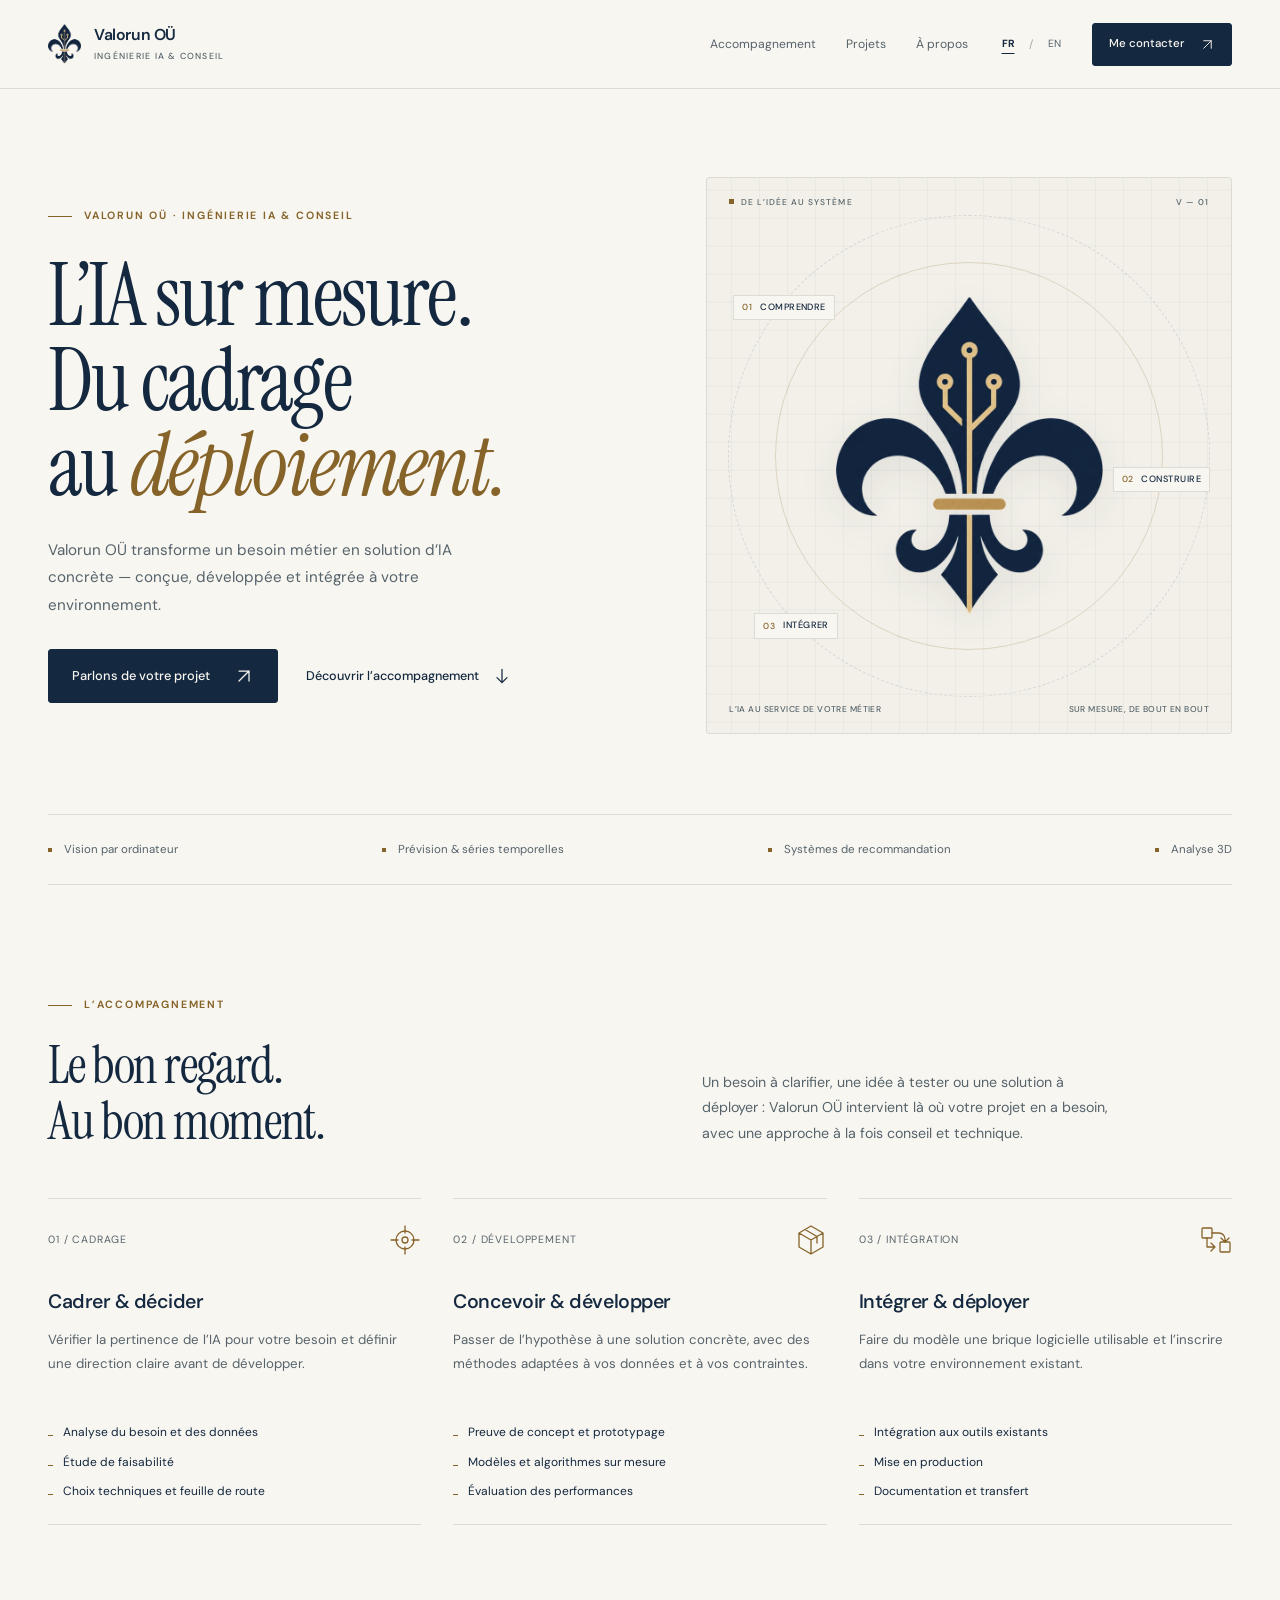
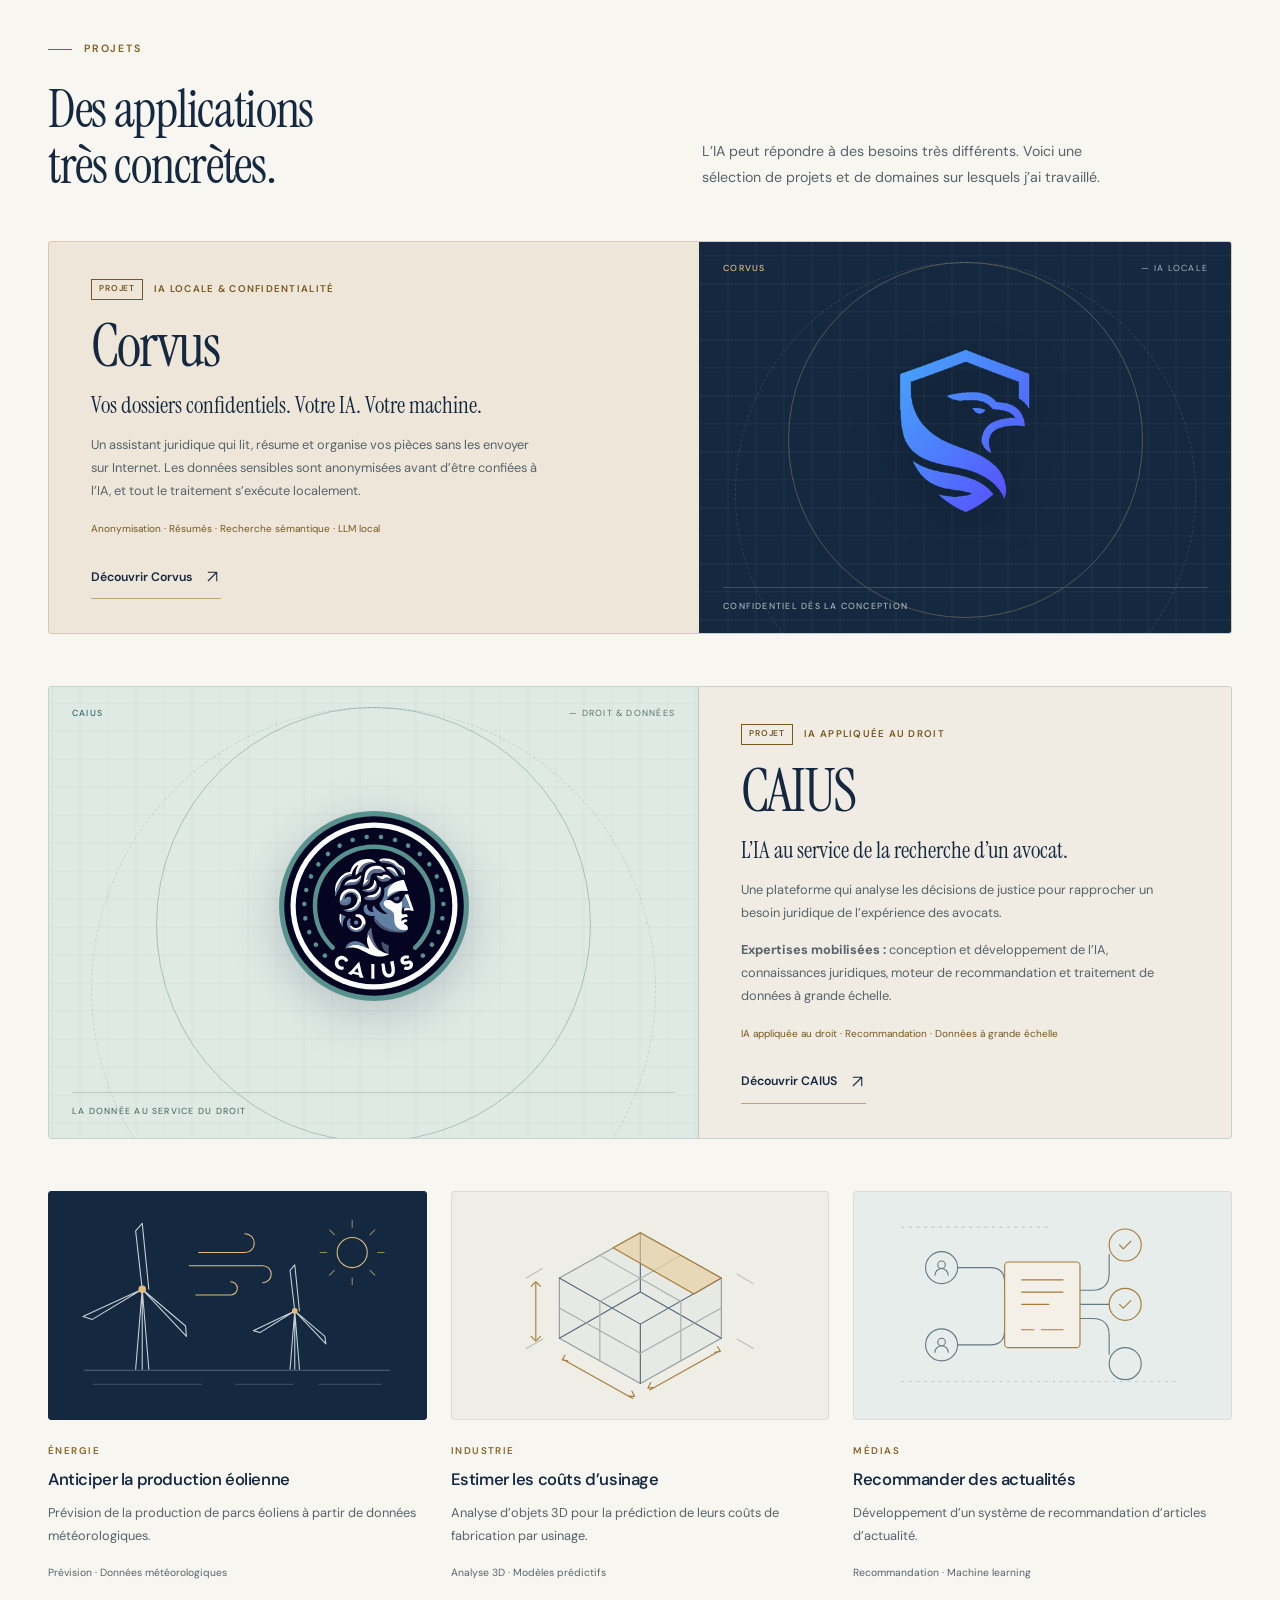
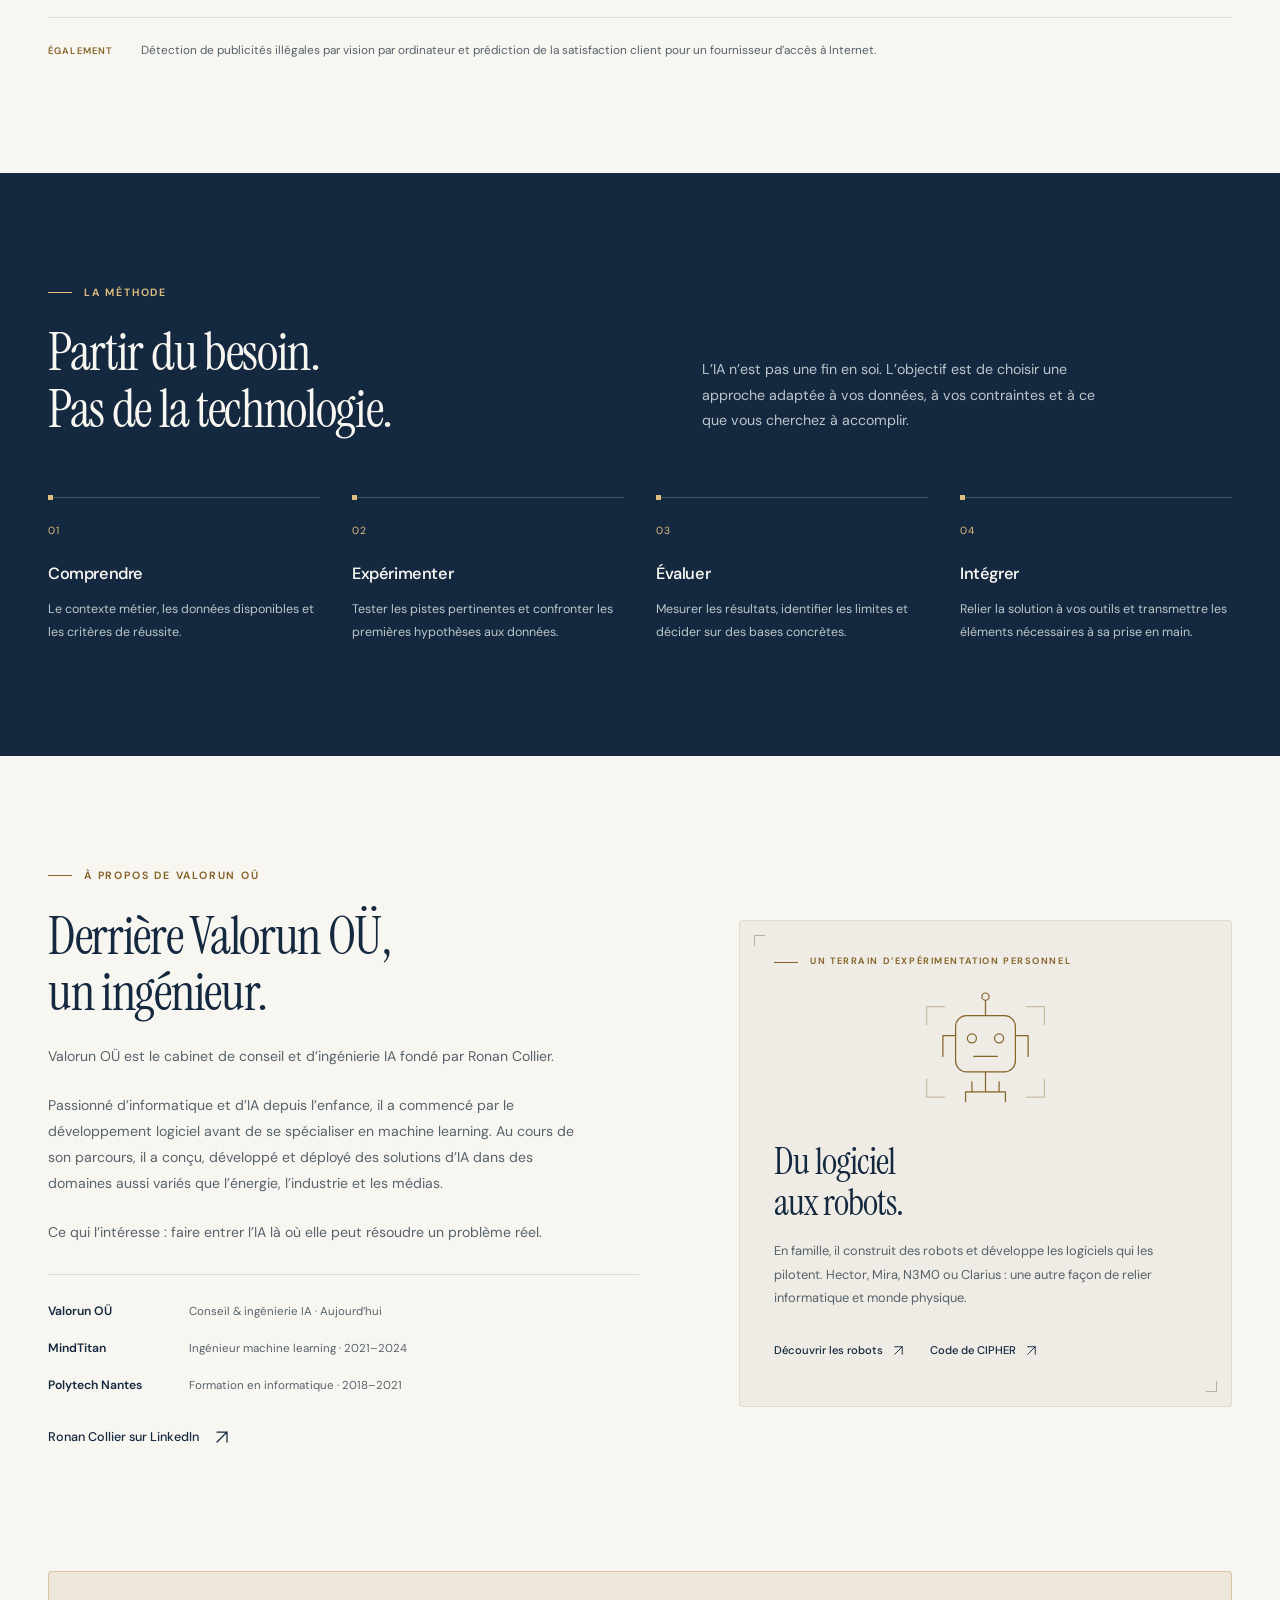
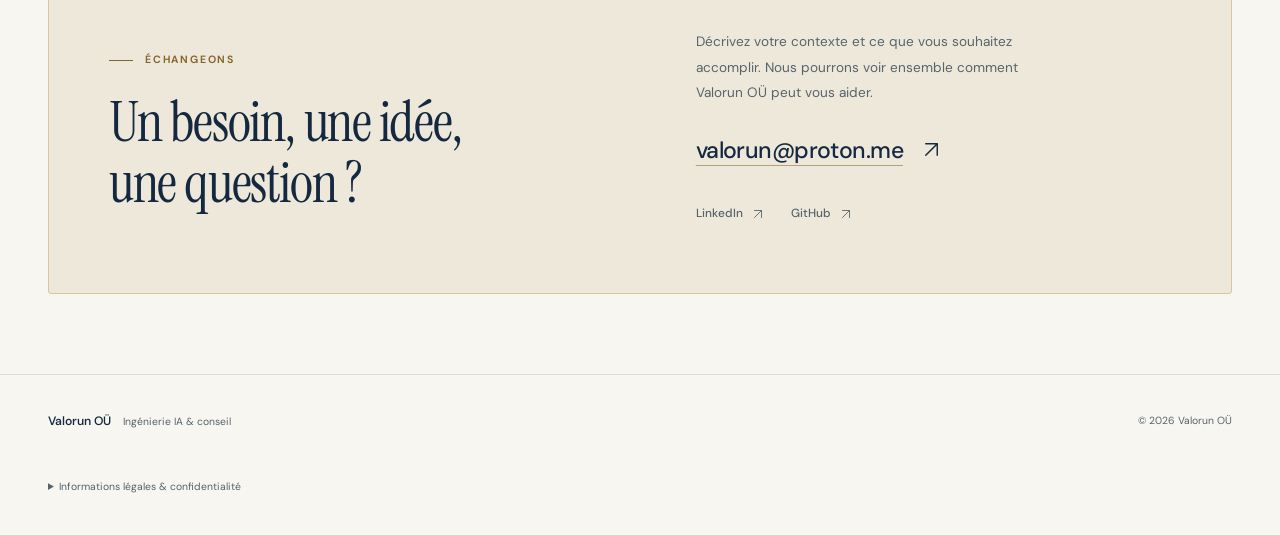
==== commit f95d55d2: "Added Caius" ====
--- a/index.html
+++ b/index.html
@@ -178,6 +178,25 @@
           <p class="featured-visual-caption" aria-hidden="true">Confidentiel dès la conception</p>
         </div>
       </article>
+      <article class="featured-project featured-project--reverse featured-project--caius">
+        <div class="featured-project-copy">
+          <p class="featured-label"><span>Projet</span> IA appliquée au droit</p>
+          <h3>CAIUS</h3>
+          <p class="featured-lead">L’IA au service de la recherche d’un avocat.</p>
+          <p class="featured-description">Une plateforme qui analyse les décisions de justice pour rapprocher un besoin juridique de l’expérience des avocats.</p>
+          <p class="featured-description"><strong>Expertises mobilisées :</strong> conception et développement de l’IA, connaissances juridiques, moteur de recommandation et traitement de données à grande échelle.</p>
+          <p class="featured-tags">IA appliquée au droit · Recommandation · Données à grande échelle</p>
+          <a class="featured-link" href="https://www.caius.fr/">
+            Découvrir CAIUS
+            <svg class="icon" aria-hidden="true" focusable="false"><use href="assets/icons.svg#arrow-up-right"></use></svg>
+          </a>
+        </div>
+        <div class="featured-project-visual">
+          <p class="featured-visual-label" aria-hidden="true">CAIUS <span>— Droit &amp; données</span></p>
+          <img class="featured-logo featured-logo--caius" src="assets/caius-logo.svg" width="512" height="512" alt="" decoding="async">
+          <p class="featured-visual-caption" aria-hidden="true">La donnée au service du droit</p>
+        </div>
+      </article>
       <div class="experience-grid">
         <article class="case-card">
           <div class="case-visual case-visual--dark">
--- a/assets/styles.css
+++ b/assets/styles.css
@@ -743,6 +743,54 @@
   color: #a7b3bb;
 }
 
+.featured-project--reverse .featured-project-copy {
+  order: 2;
+}
+
+.featured-project--reverse .featured-project-visual {
+  order: 1;
+  border-right: 1px solid var(--ink);
+  border-left: 0;
+}
+
+.featured-project--caius {
+  border-color: #c6d3cd;
+  background: #f0ece3;
+}
+
+.featured-project--caius .featured-project-visual {
+  border-color: #b9ccc4;
+  background-color: #dfeae5;
+  background-image: linear-gradient(rgb(20 40 63 / 4%) 1px, transparent 1px), linear-gradient(90deg, rgb(20 40 63 / 4%) 1px, transparent 1px);
+}
+
+.featured-project--caius .featured-project-visual::before {
+  border-color: rgb(47 107 100 / 32%);
+}
+
+.featured-project--caius .featured-project-visual::after {
+  border-color: rgb(20 40 63 / 12%);
+}
+
+.featured-project--caius .featured-visual-label,
+.featured-project--caius .featured-visual-caption {
+  color: #2f6b64;
+}
+
+.featured-project--caius .featured-visual-label span,
+.featured-project--caius .featured-visual-caption {
+  color: #54716c;
+}
+
+.featured-project--caius .featured-visual-caption {
+  border-top-color: #b9ccc4;
+}
+
+.featured-logo--caius {
+  width: min(44%, 190px);
+  filter: drop-shadow(0 12px 24px rgb(5 5 33 / 18%));
+}
+
 .experience-grid {
   display: grid;
   grid-template-columns: repeat(3, minmax(0, 1fr));
@@ -1554,10 +1602,16 @@
     font-size: .81rem;
   }
 
-  .featured-project-visual {
+  .featured-project--reverse .featured-project-copy {
+    order: initial;
+  }
+
+  .featured-project-visual,
+  .featured-project--reverse .featured-project-visual {
     order: -1;
     min-height: 230px;
     padding: 16px 19px;
+    border-right: 0;
     border-bottom: 1px solid var(--ink);
     border-left: 0;
   }
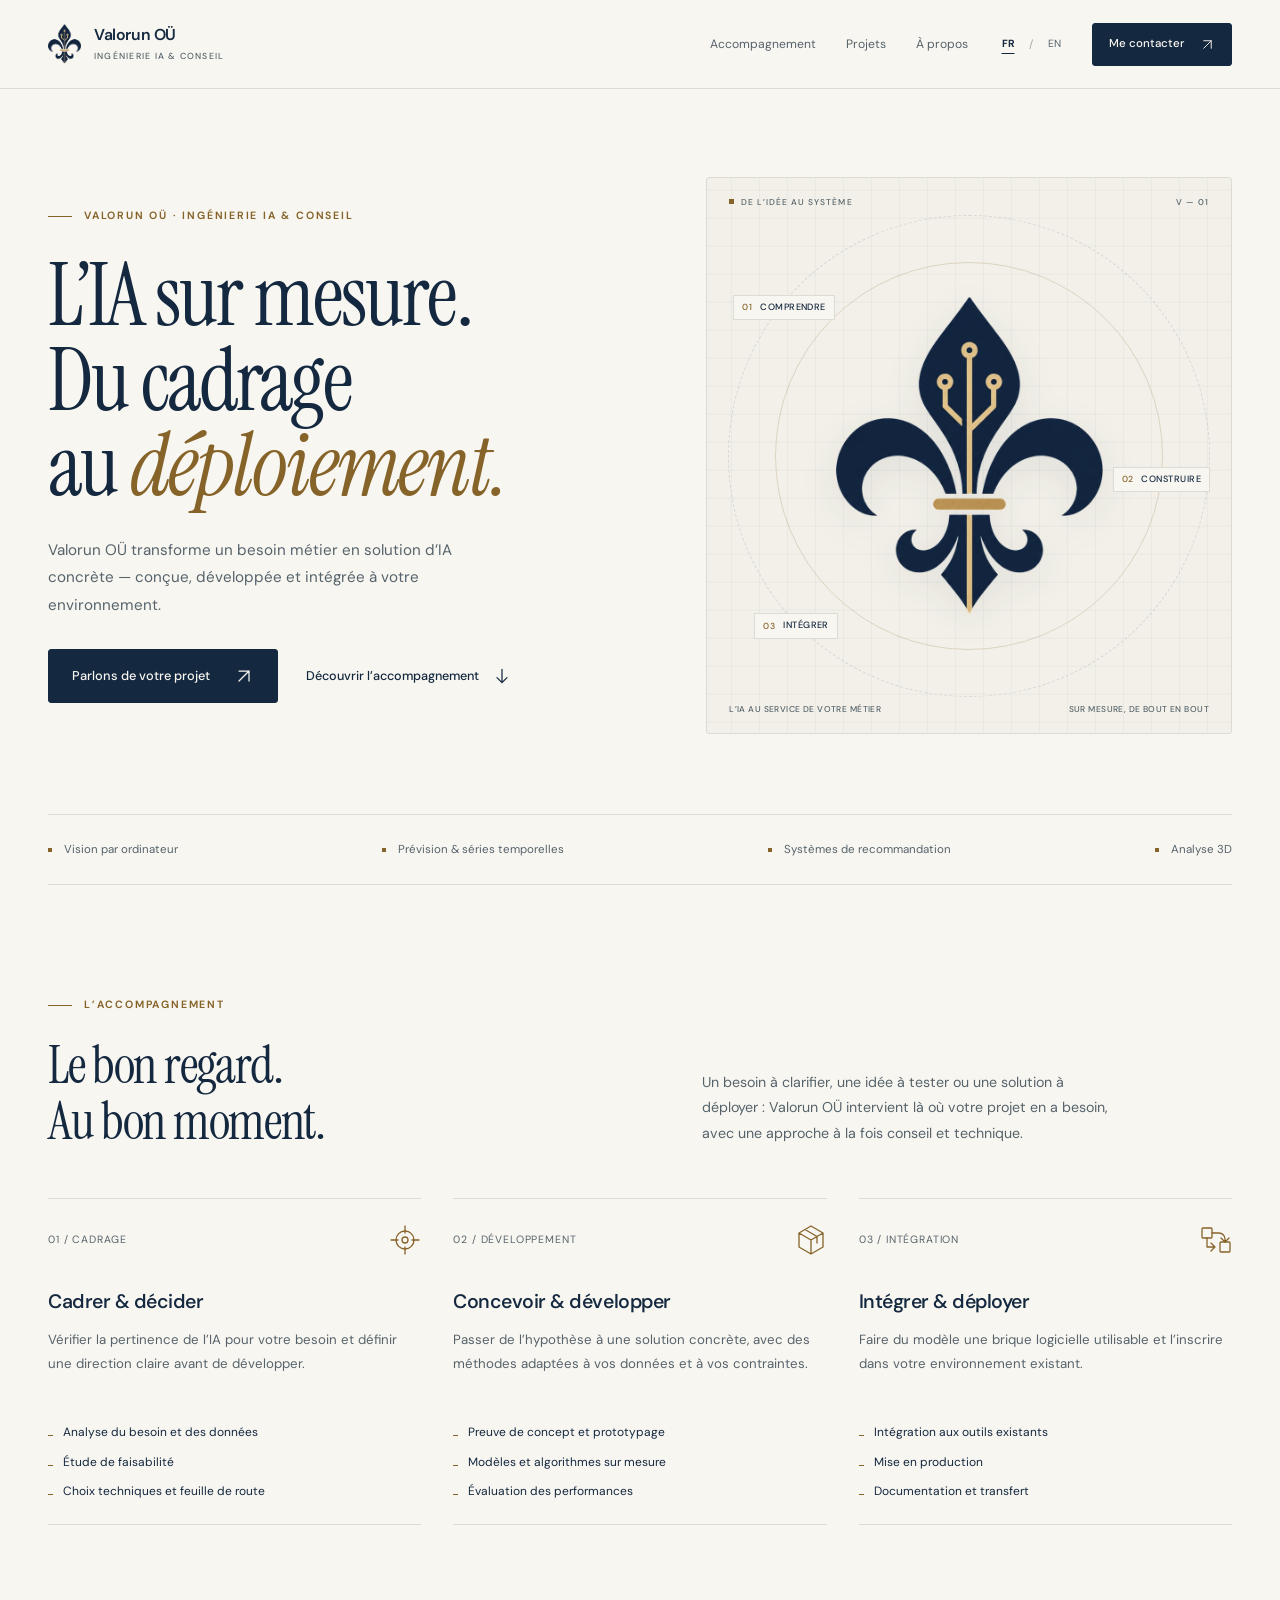
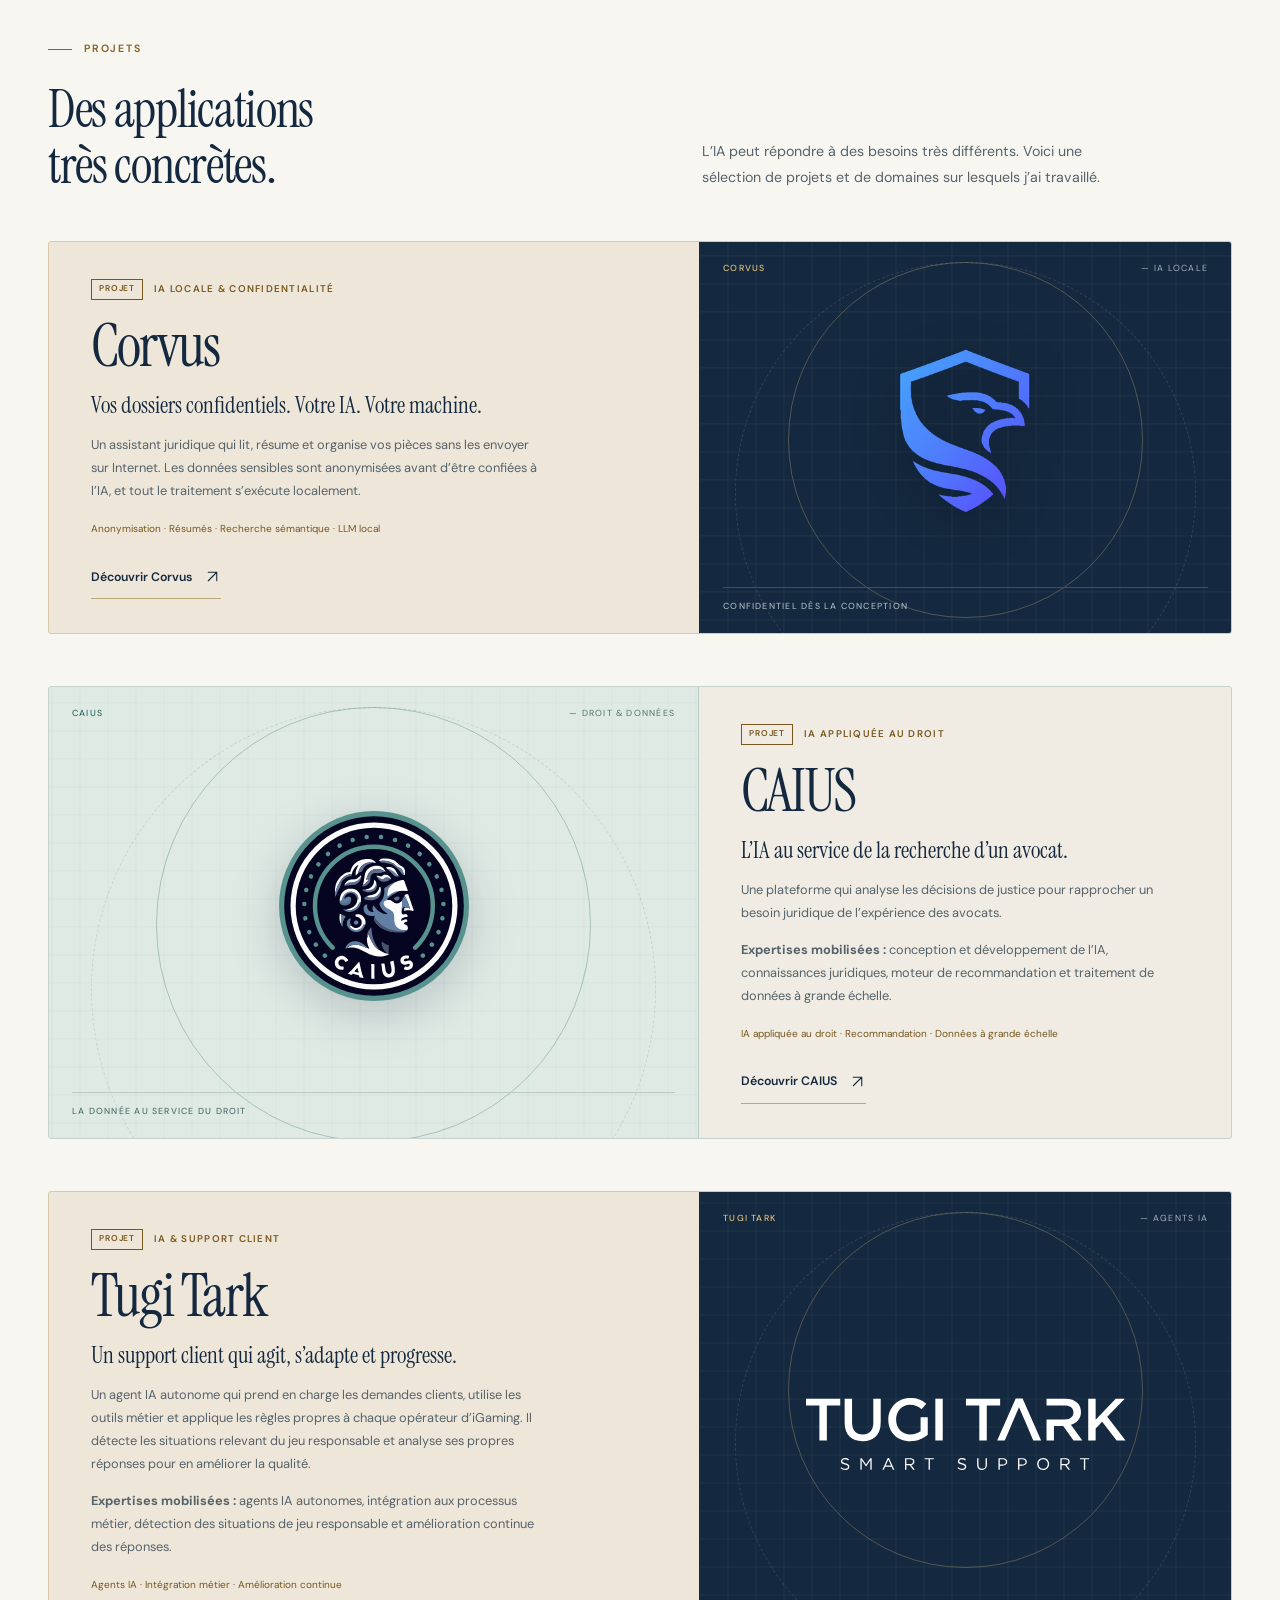
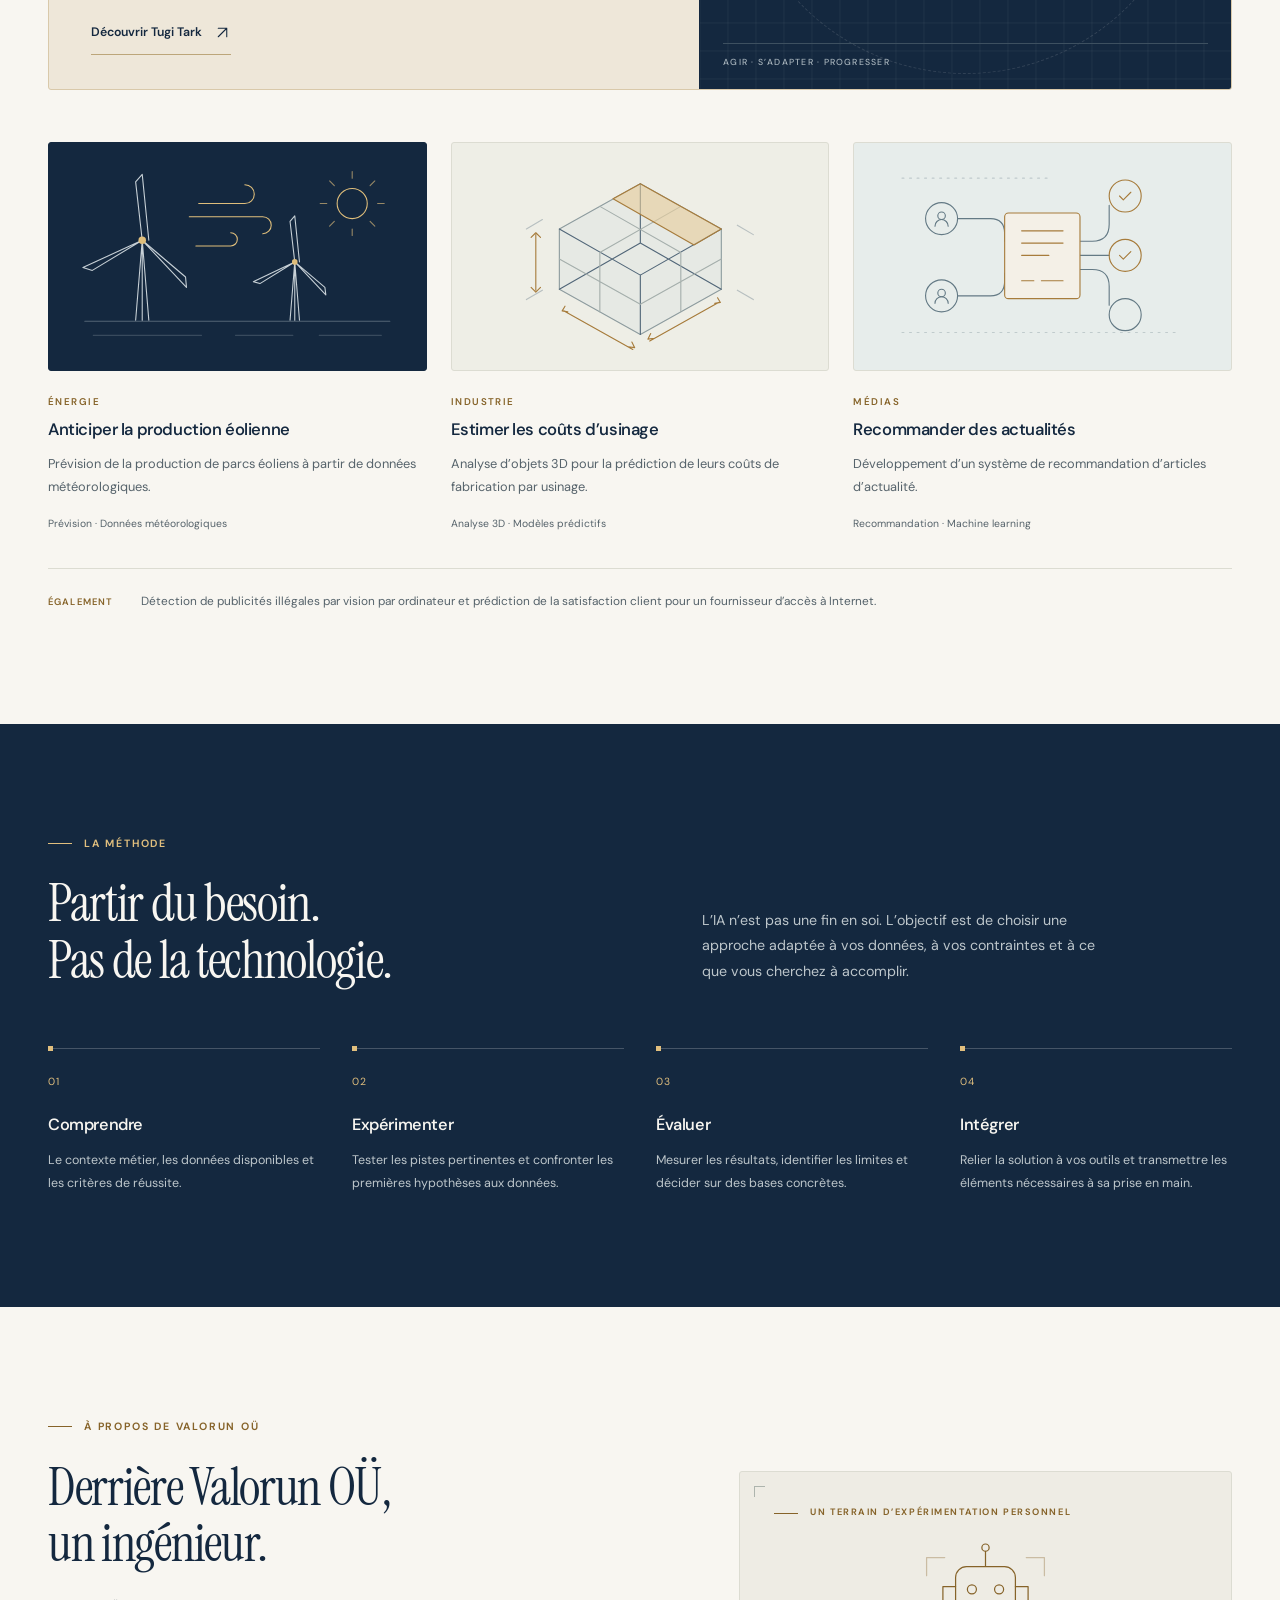
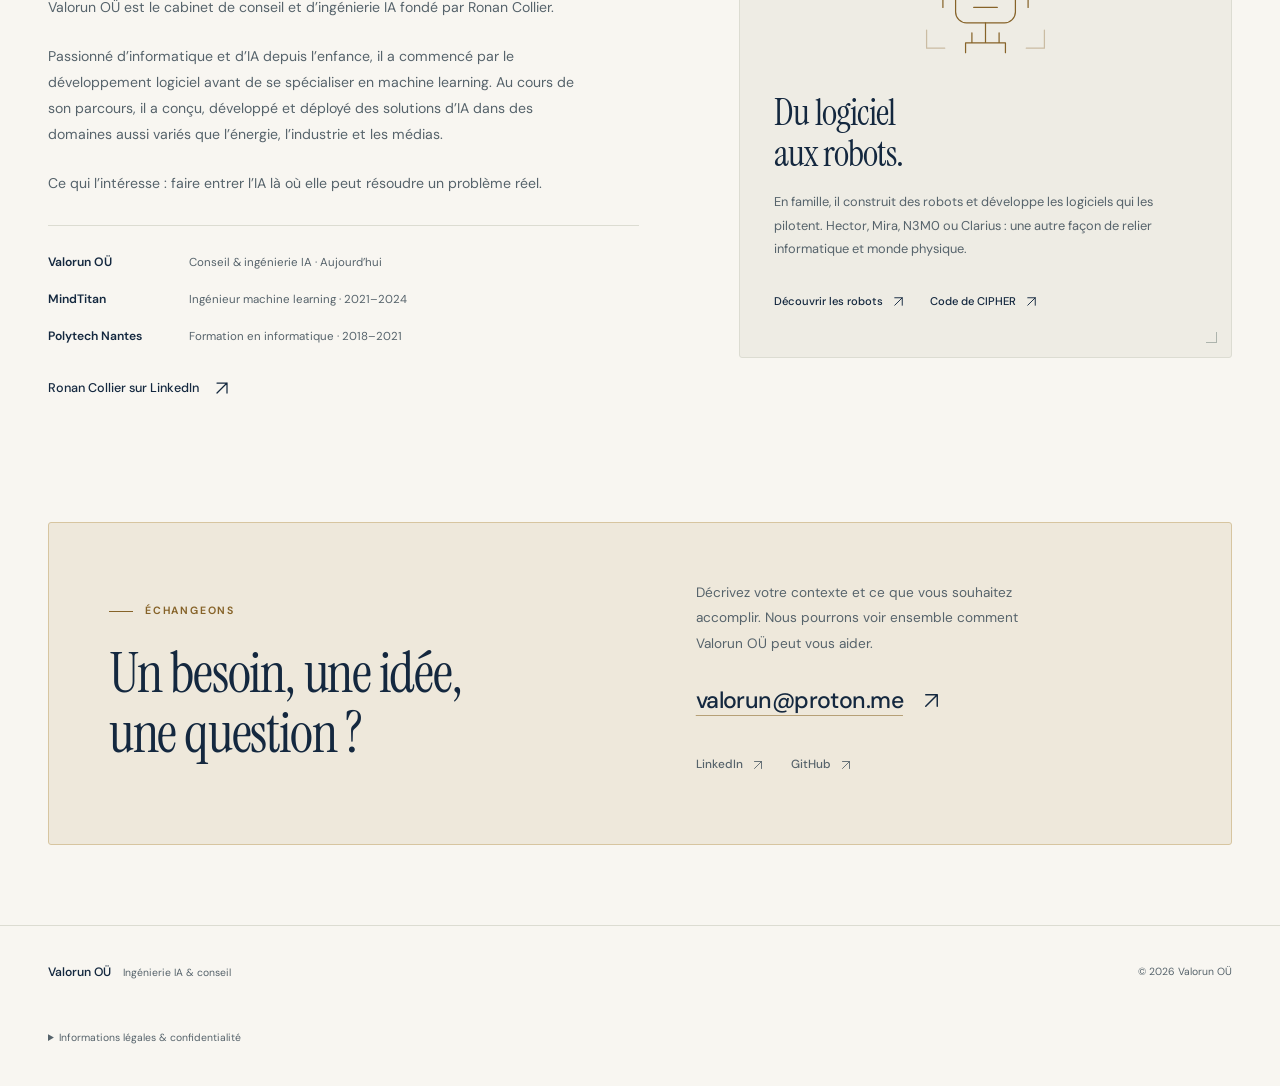
==== commit ce44ac17: "Add Tugi Tark project" ====
--- a/index.html
+++ b/index.html
@@ -197,6 +197,25 @@
           <p class="featured-visual-caption" aria-hidden="true">La donnée au service du droit</p>
         </div>
       </article>
+      <article class="featured-project featured-project--tugi">
+        <div class="featured-project-copy">
+          <p class="featured-label"><span>Projet</span> IA &amp; support client</p>
+          <h3>Tugi Tark</h3>
+          <p class="featured-lead">Un support client qui agit, s’adapte et progresse.</p>
+          <p class="featured-description">Un agent IA autonome qui prend en charge les demandes clients, utilise les outils métier et applique les règles propres à chaque opérateur d’iGaming. Il détecte les situations relevant du jeu responsable et analyse ses propres réponses pour en améliorer la qualité.</p>
+          <p class="featured-description"><strong>Expertises mobilisées :</strong> agents IA autonomes, intégration aux processus métier, détection des situations de jeu responsable et amélioration continue des réponses.</p>
+          <p class="featured-tags">Agents IA · Intégration métier · Amélioration continue</p>
+          <a class="featured-link" href="https://www.tugitark.com/">
+            Découvrir Tugi Tark
+            <svg class="icon" aria-hidden="true" focusable="false"><use href="assets/icons.svg#arrow-up-right"></use></svg>
+          </a>
+        </div>
+        <div class="featured-project-visual">
+          <p class="featured-visual-label" aria-hidden="true">Tugi Tark <span>— Agents IA</span></p>
+          <img class="featured-logo" src="assets/tugi-tark-logo.svg" width="141" height="32" alt="" decoding="async">
+          <p class="featured-visual-caption" aria-hidden="true">Agir · S’adapter · Progresser</p>
+        </div>
+      </article>
       <div class="experience-grid">
         <article class="case-card">
           <div class="case-visual case-visual--dark">
--- a/assets/styles.css
+++ b/assets/styles.css
@@ -791,6 +791,11 @@
   filter: drop-shadow(0 12px 24px rgb(5 5 33 / 18%));
 }
 
+.featured-project--tugi .featured-logo {
+  width: min(78%, 320px);
+  filter: none;
+}
+
 .experience-grid {
   display: grid;
   grid-template-columns: repeat(3, minmax(0, 1fr));
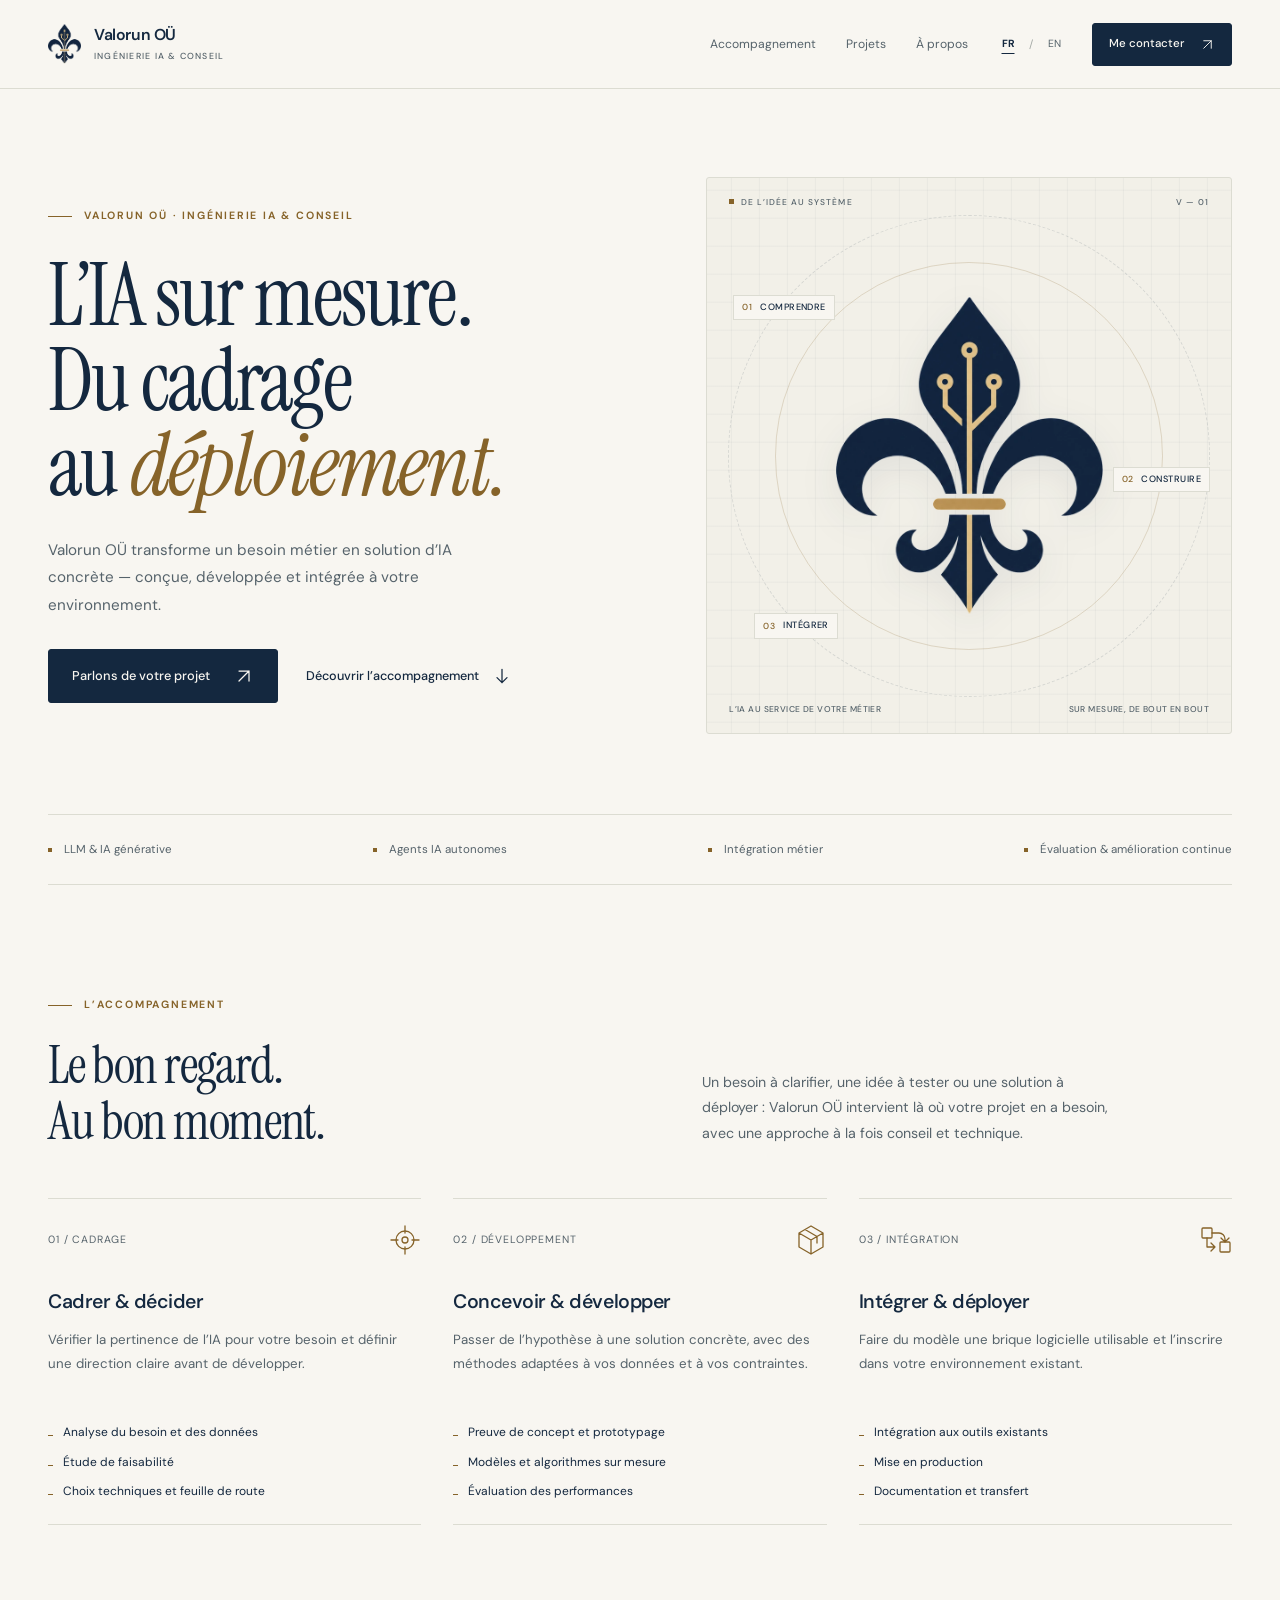
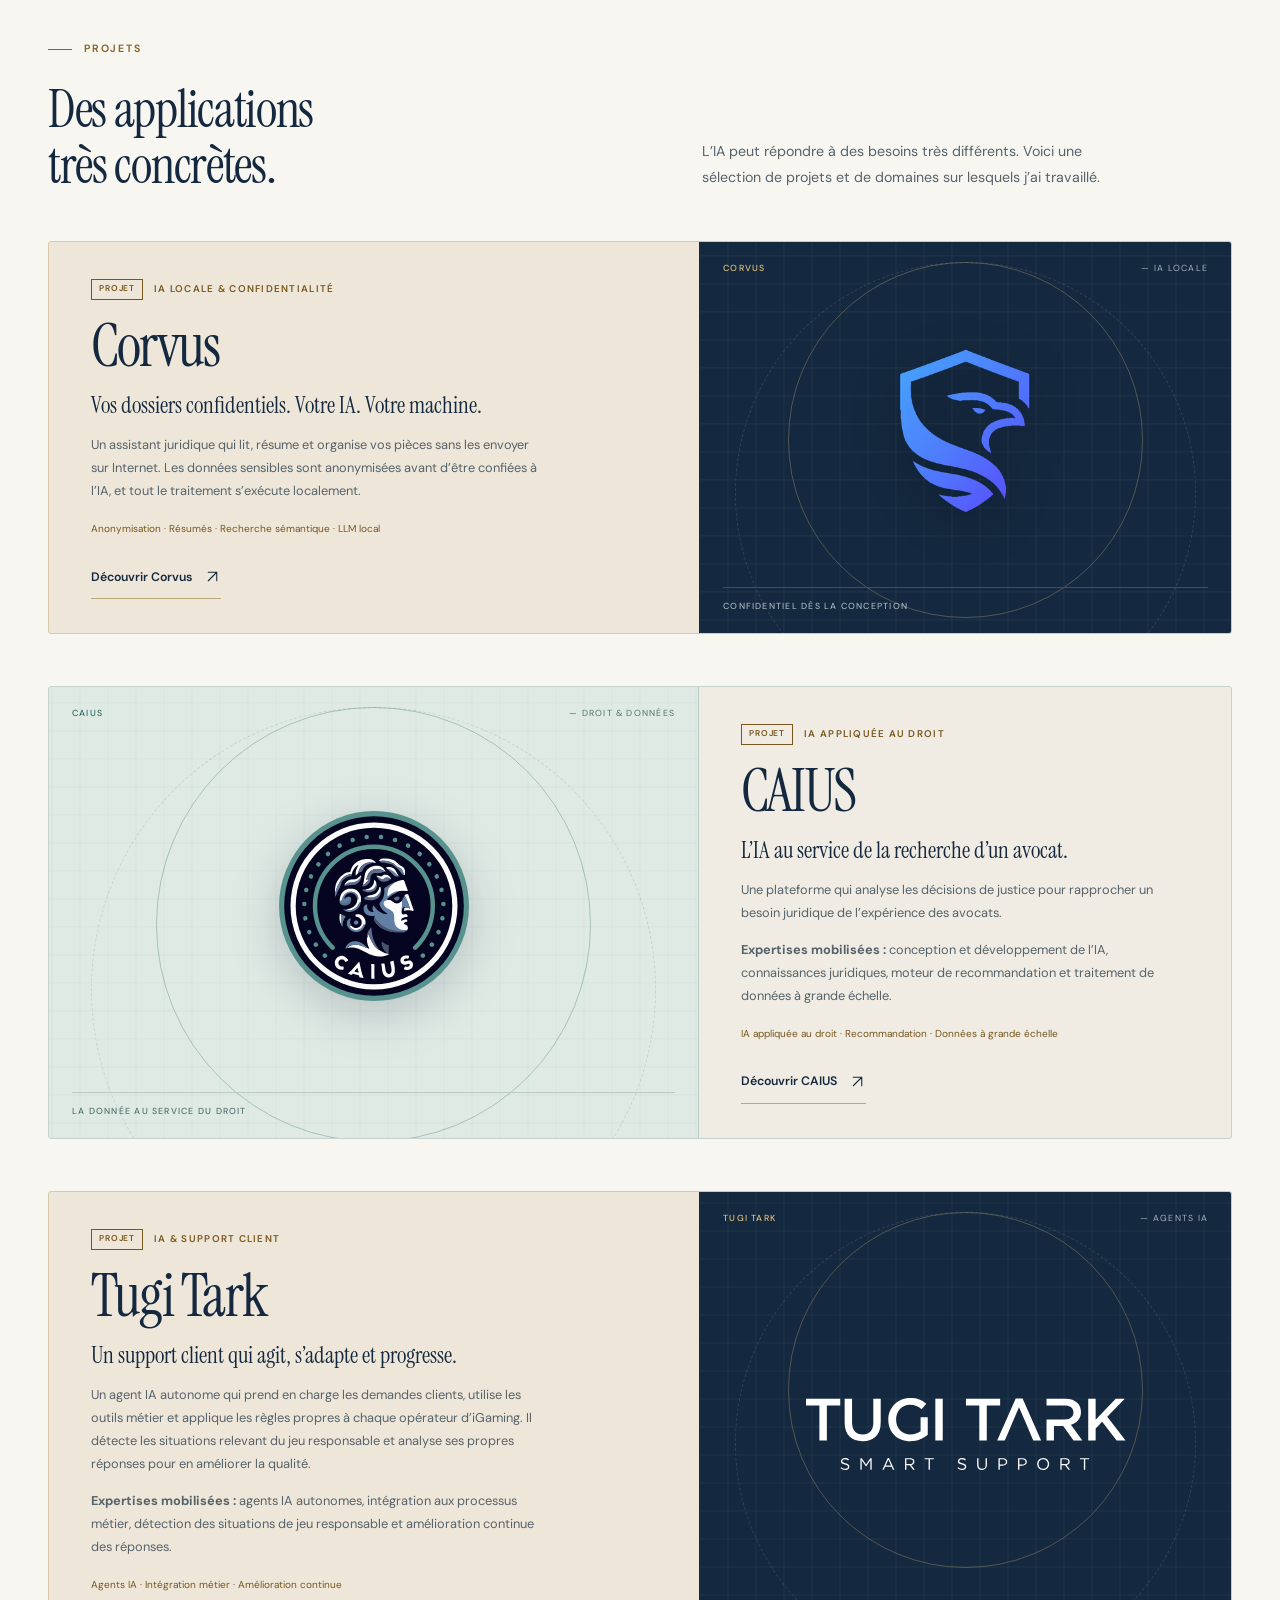
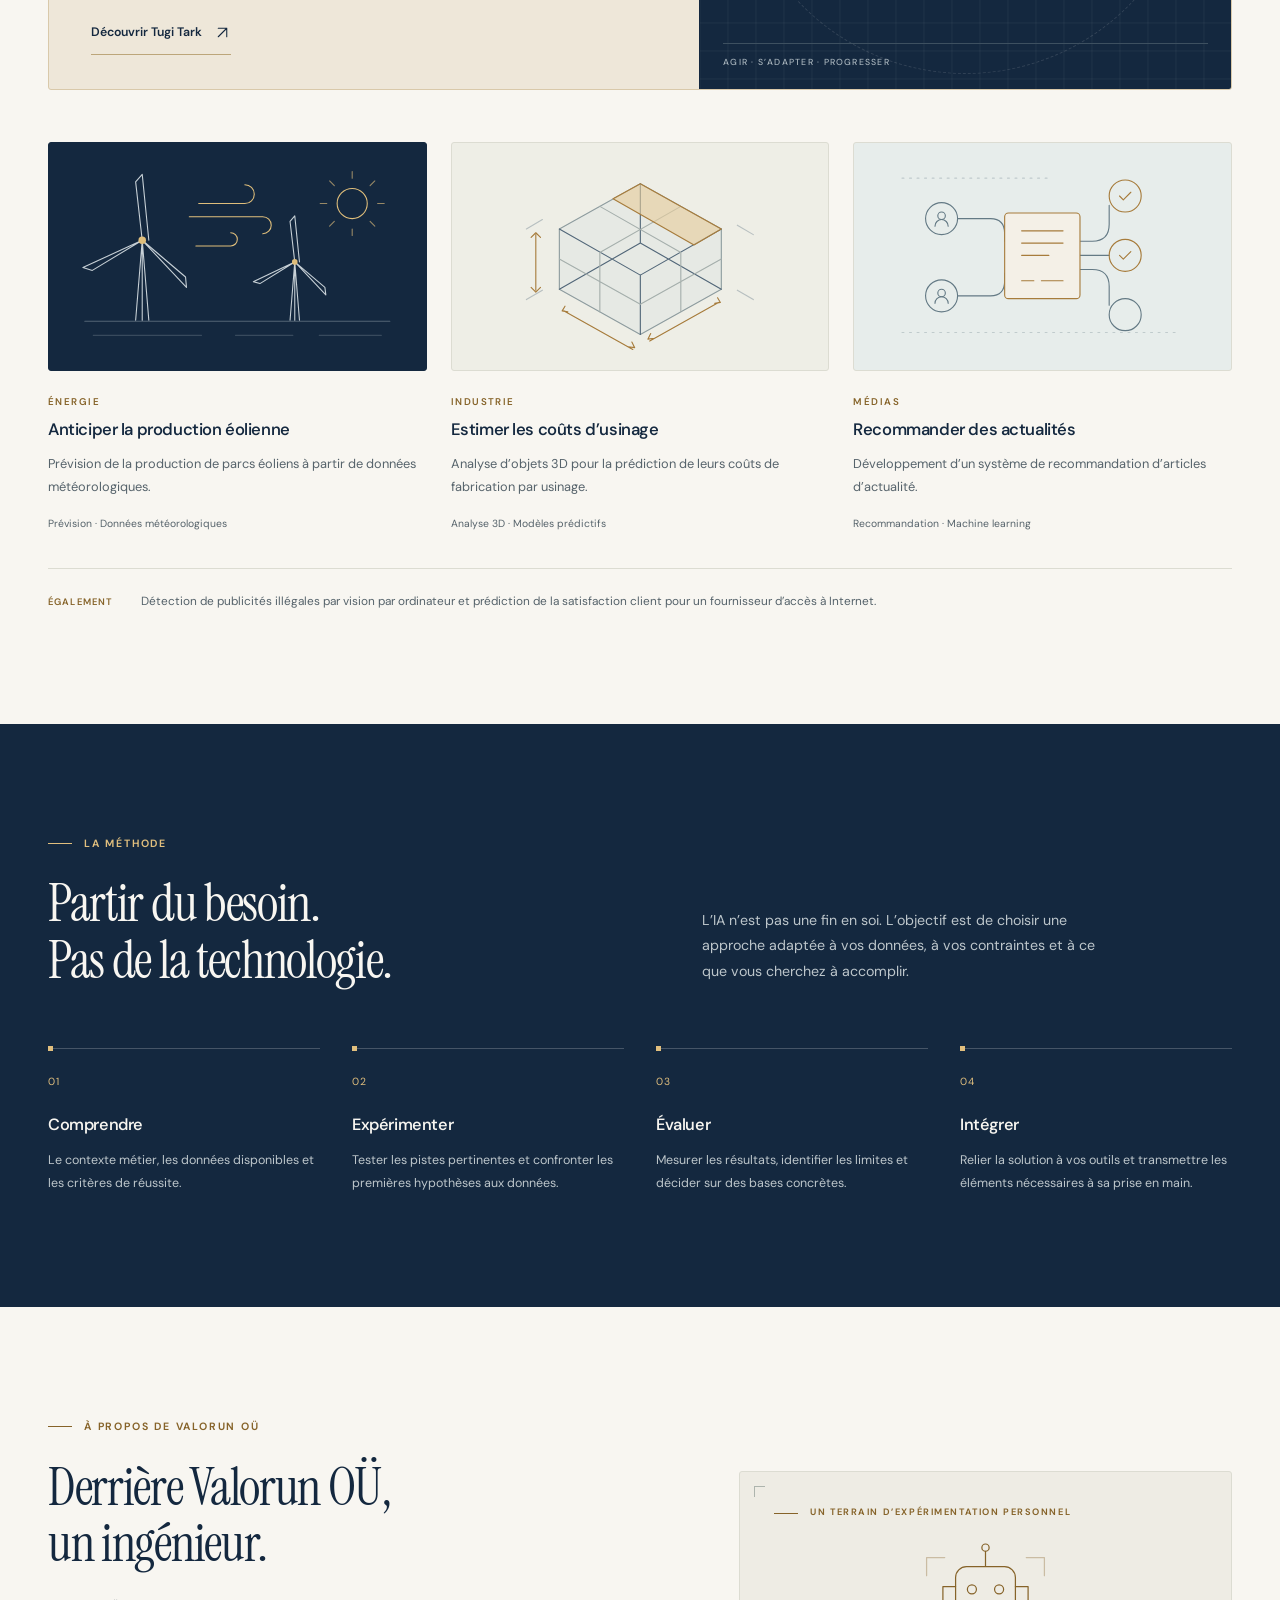
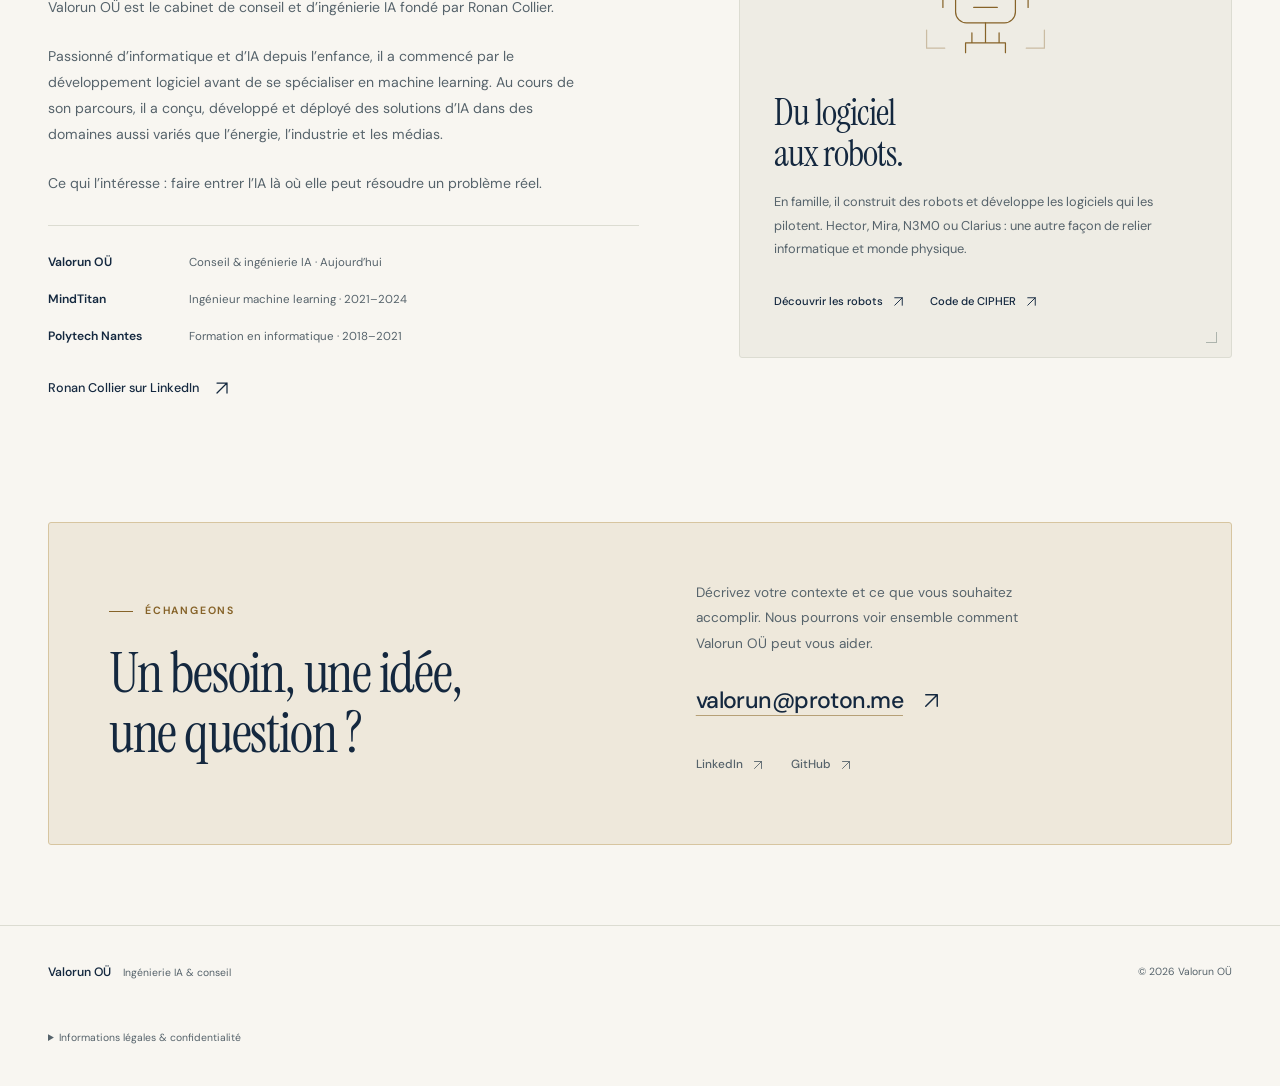
==== commit d2421476: "Update main points" ====
--- a/index.html
+++ b/index.html
@@ -95,10 +95,10 @@
     </section>
 
     <div class="container expertise-strip">
-      <span>Vision par ordinateur</span>
-      <span>Prévision &amp; séries temporelles</span>
-      <span>Systèmes de recommandation</span>
-      <span>Analyse 3D</span>
+      <span>LLM &amp; IA générative</span>
+      <span>Agents IA autonomes</span>
+      <span>Intégration métier</span>
+      <span>Évaluation &amp; amélioration continue</span>
     </div>
 
     <section class="container section" id="services" aria-labelledby="services-heading">
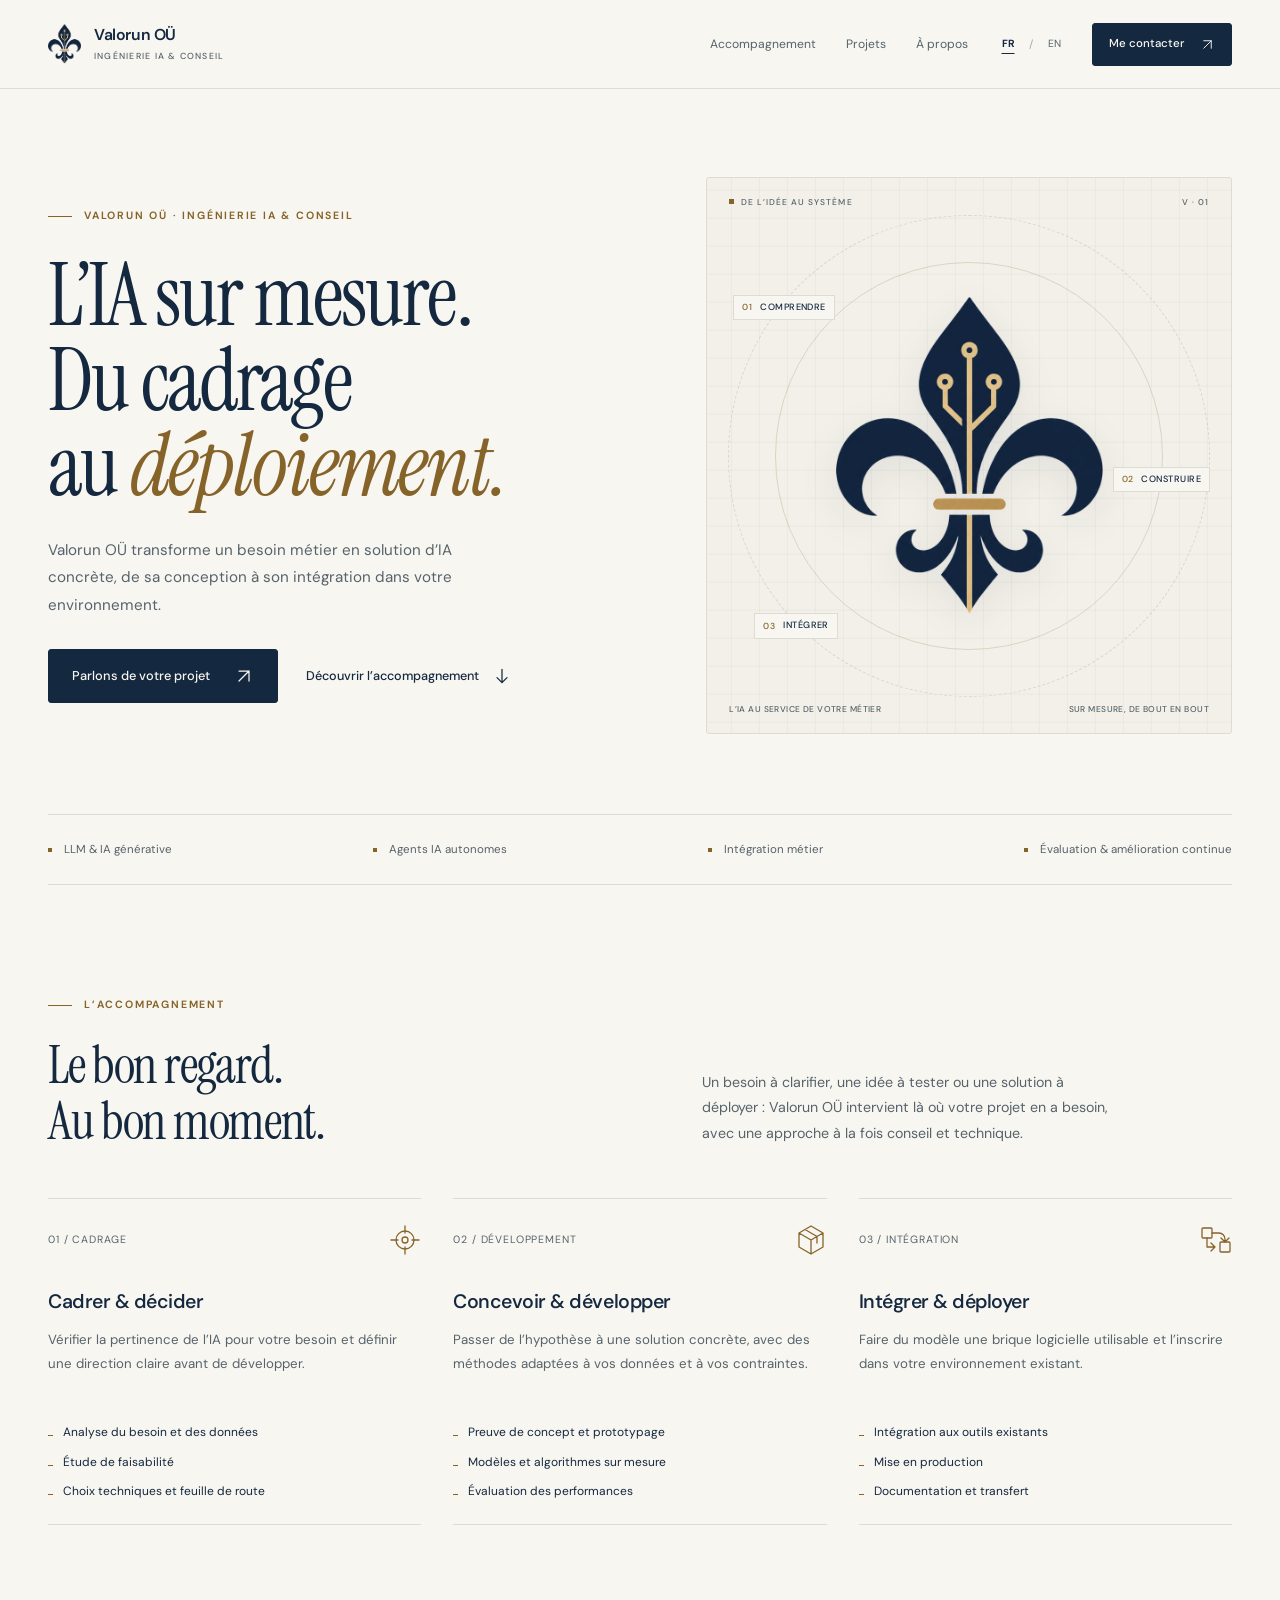
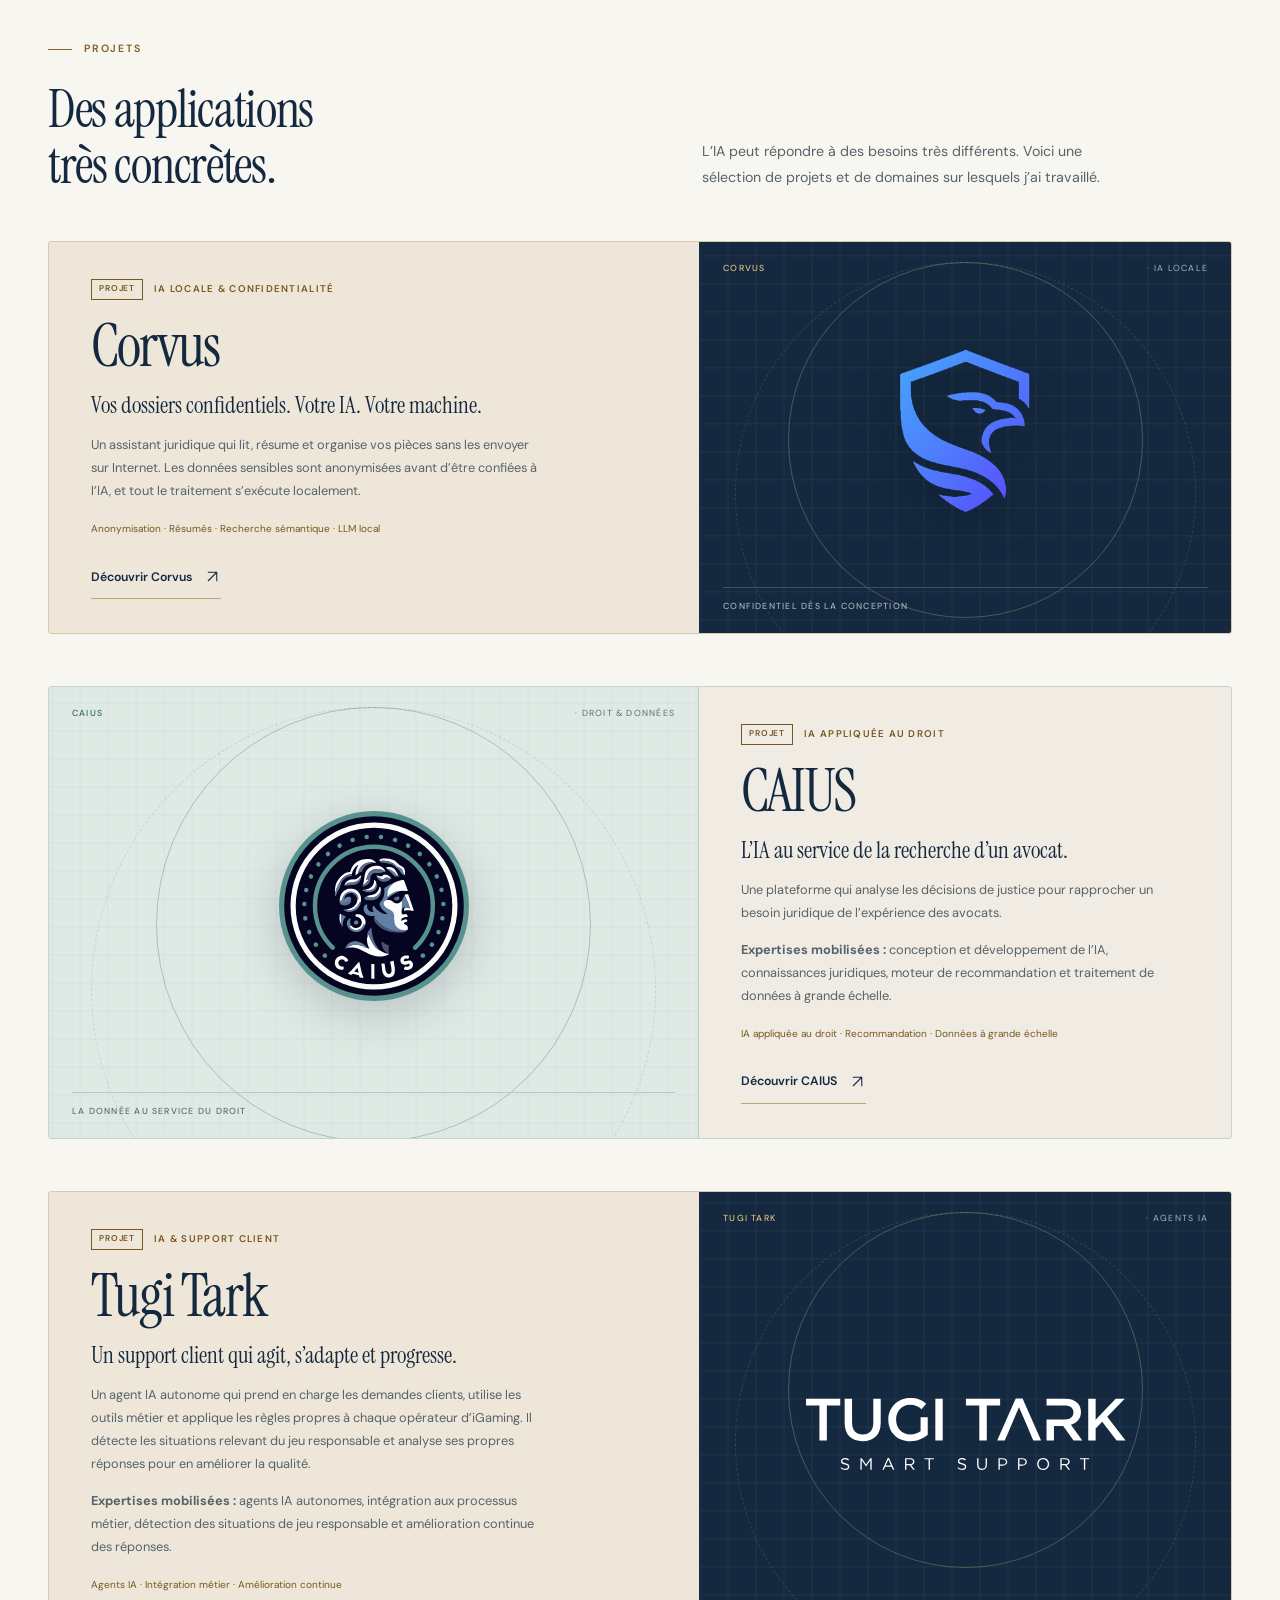
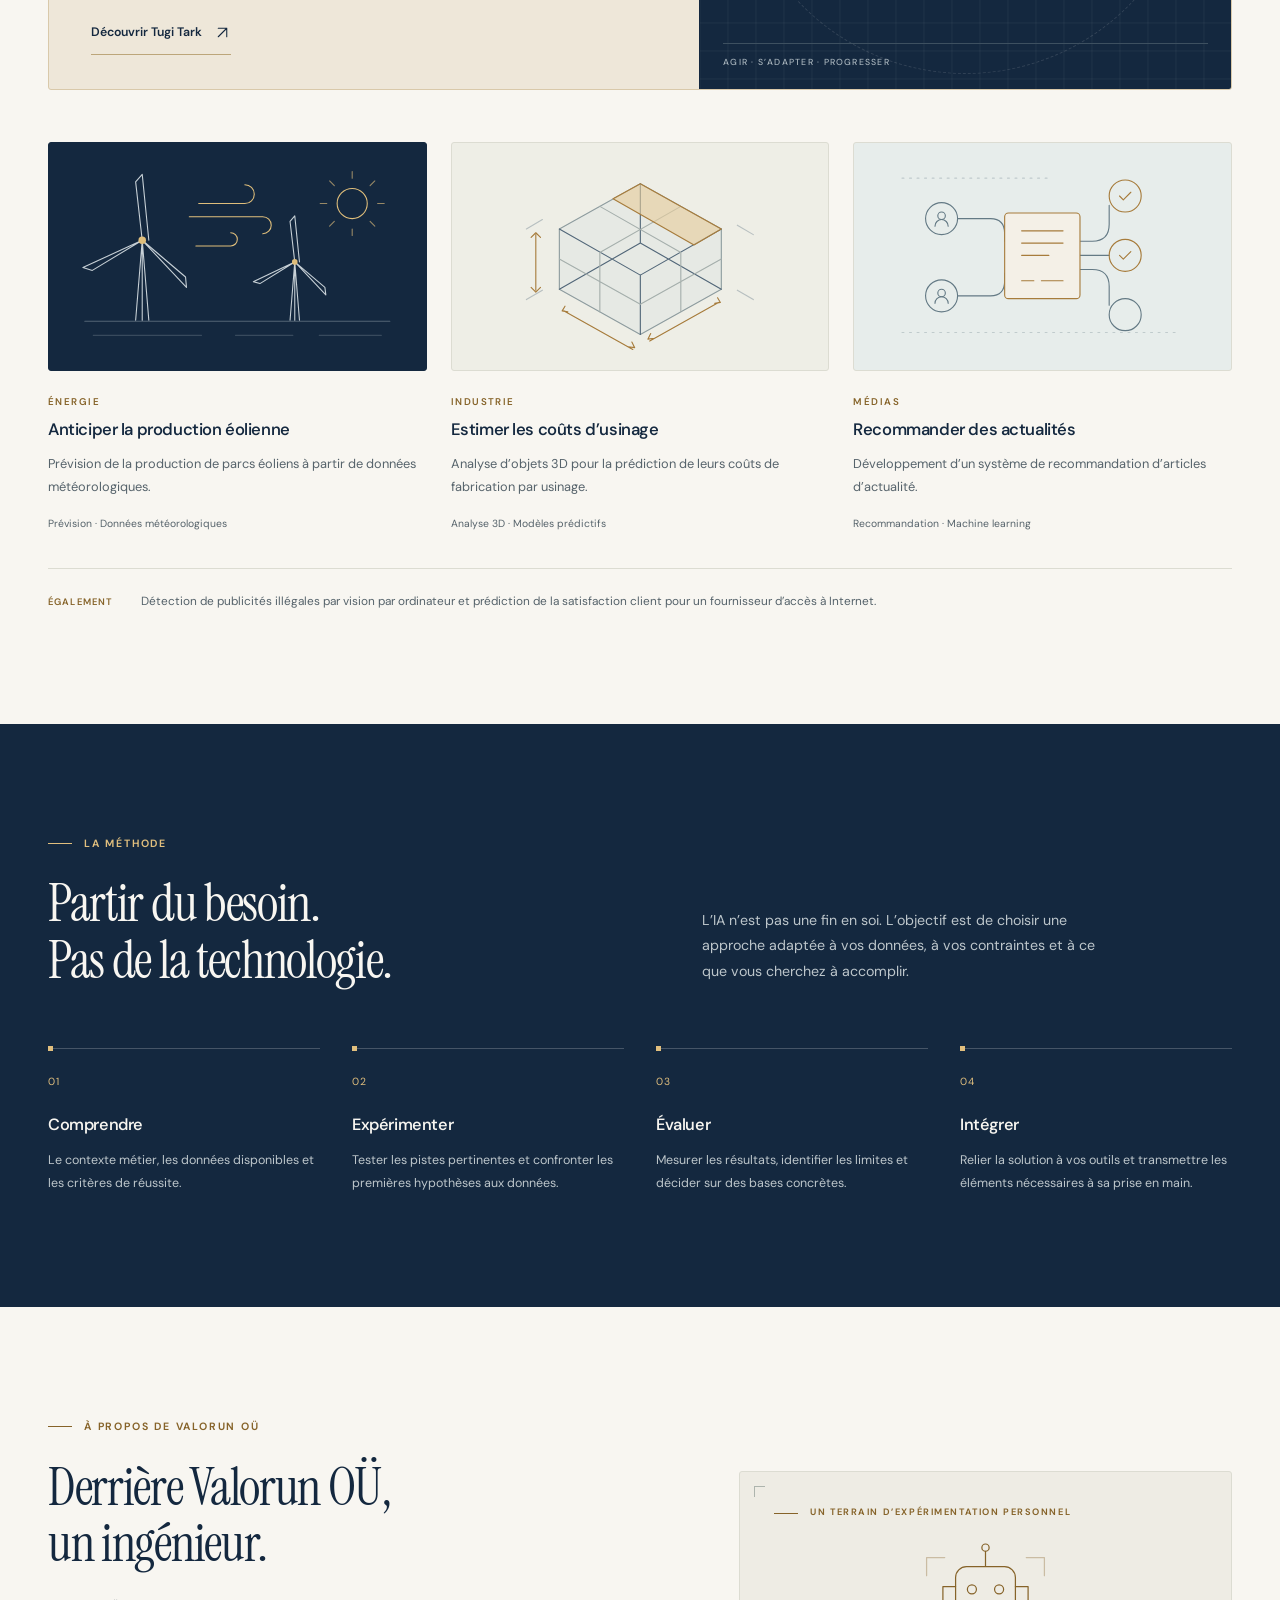
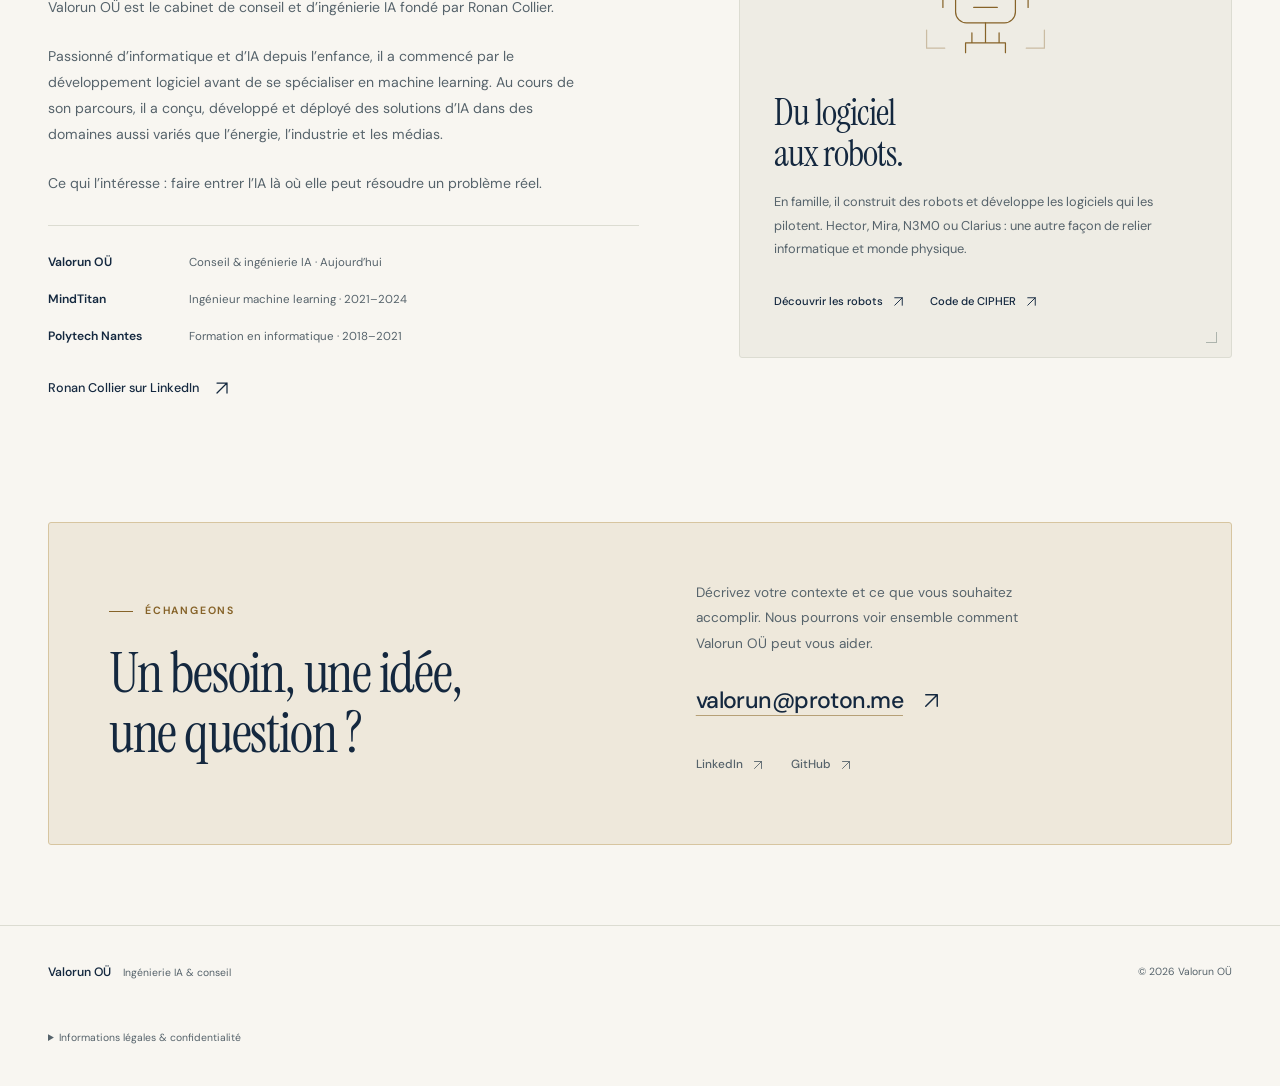
==== commit 659007d5: "emdash" ====
--- a/index.html
+++ b/index.html
@@ -3,11 +3,11 @@
 <head>
   <meta charset="utf-8">
   <meta name="viewport" content="width=device-width, initial-scale=1">
-  <title>Valorun OÜ — Ingénierie IA &amp; conseil</title>
+  <title>Valorun OÜ · Ingénierie IA &amp; conseil</title>
   <meta name="description" content="Valorun OÜ conçoit, développe et intègre des solutions d’IA sur mesure. Conseil et ingénierie en intelligence artificielle, du cadrage au déploiement.">
   <meta name="theme-color" content="#f8f6f1">
   <meta property="og:type" content="website">
-  <meta property="og:title" content="Valorun OÜ — Ingénierie IA &amp; conseil">
+  <meta property="og:title" content="Valorun OÜ · Ingénierie IA &amp; conseil">
   <meta property="og:description" content="Des solutions d’IA sur mesure, du cadrage au déploiement.">
   <meta property="og:locale" content="fr_FR">
   <meta property="og:locale:alternate" content="en_GB">
@@ -59,7 +59,7 @@
           <span aria-hidden="true">/</span>
           <a href="en/" lang="en" hreflang="en" aria-label="Read this website in English">EN</a>
         </nav>
-        <a class="button button--small" href="mailto:valorun@proton.me?subject=Projet%20IA%20%E2%80%94%20Valorun%20O%C3%9C">
+        <a class="button button--small" href="mailto:valorun@proton.me?subject=Projet%20IA%20%C2%B7%20Valorun%20O%C3%9C">
           Me contacter
           <svg class="icon" aria-hidden="true" focusable="false"><use href="assets/icons.svg#arrow-up-right"></use></svg>
         </a>
@@ -72,9 +72,9 @@
       <div class="hero-copy">
         <p class="eyebrow">Valorun OÜ · Ingénierie IA &amp; conseil</p>
         <h1 id="hero-heading">L’IA sur mesure.<br>Du cadrage<br>au <em>déploiement.</em></h1>
-        <p class="hero-description">Valorun OÜ transforme un besoin métier en solution d’IA concrète — conçue, développée et intégrée à votre environnement.</p>
+        <p class="hero-description">Valorun OÜ transforme un besoin métier en solution d’IA concrète, de sa conception à son intégration dans votre environnement.</p>
         <div class="hero-actions">
-          <a class="button" href="mailto:valorun@proton.me?subject=Projet%20IA%20%E2%80%94%20Valorun%20O%C3%9C">
+          <a class="button" href="mailto:valorun@proton.me?subject=Projet%20IA%20%C2%B7%20Valorun%20O%C3%9C">
             Parlons de votre projet
             <svg class="icon" aria-hidden="true" focusable="false"><use href="assets/icons.svg#arrow-up-right"></use></svg>
           </a>
@@ -85,7 +85,7 @@
         </div>
       </div>
       <figure class="hero-visual">
-        <div class="diagram-heading" aria-hidden="true"><span>De l’idée au système</span><span>V — 01</span></div>
+        <div class="diagram-heading" aria-hidden="true"><span>De l’idée au système</span><span>V · 01</span></div>
         <img class="hero-logo" src="assets/logo.webp" width="600" height="712" alt="Logo de Valorun OÜ : fleur de lys bleu nuit et dorée, traversée de circuits électroniques." decoding="async" fetchpriority="high">
         <p class="diagram-label diagram-label--first"><span>01</span> Comprendre</p>
         <p class="diagram-label diagram-label--second"><span>02</span> Construire</p>
@@ -173,7 +173,7 @@
           </a>
         </div>
         <div class="featured-project-visual">
-          <p class="featured-visual-label" aria-hidden="true">Corvus <span>— IA locale</span></p>
+          <p class="featured-visual-label" aria-hidden="true">Corvus <span>· IA locale</span></p>
           <img class="featured-logo" src="assets/corvus-logo.webp" width="320" height="320" alt="" decoding="async">
           <p class="featured-visual-caption" aria-hidden="true">Confidentiel dès la conception</p>
         </div>
@@ -192,7 +192,7 @@
           </a>
         </div>
         <div class="featured-project-visual">
-          <p class="featured-visual-label" aria-hidden="true">CAIUS <span>— Droit &amp; données</span></p>
+          <p class="featured-visual-label" aria-hidden="true">CAIUS <span>· Droit &amp; données</span></p>
           <img class="featured-logo featured-logo--caius" src="assets/caius-logo.svg" width="512" height="512" alt="" decoding="async">
           <p class="featured-visual-caption" aria-hidden="true">La donnée au service du droit</p>
         </div>
@@ -211,7 +211,7 @@
           </a>
         </div>
         <div class="featured-project-visual">
-          <p class="featured-visual-label" aria-hidden="true">Tugi Tark <span>— Agents IA</span></p>
+          <p class="featured-visual-label" aria-hidden="true">Tugi Tark <span>· Agents IA</span></p>
           <img class="featured-logo" src="assets/tugi-tark-logo.svg" width="141" height="32" alt="" decoding="async">
           <p class="featured-visual-caption" aria-hidden="true">Agir · S’adapter · Progresser</p>
         </div>
@@ -337,7 +337,7 @@
         </div>
         <div class="contact-copy">
           <p>Décrivez votre contexte et ce que vous souhaitez accomplir. Nous pourrons voir ensemble comment Valorun OÜ peut vous aider.</p>
-          <a class="email-link" href="mailto:valorun@proton.me?subject=Projet%20IA%20%E2%80%94%20Valorun%20O%C3%9C">
+          <a class="email-link" href="mailto:valorun@proton.me?subject=Projet%20IA%20%C2%B7%20Valorun%20O%C3%9C">
             valorun@proton.me
             <svg class="icon" aria-hidden="true" focusable="false"><use href="assets/icons.svg#arrow-up-right"></use></svg>
           </a>
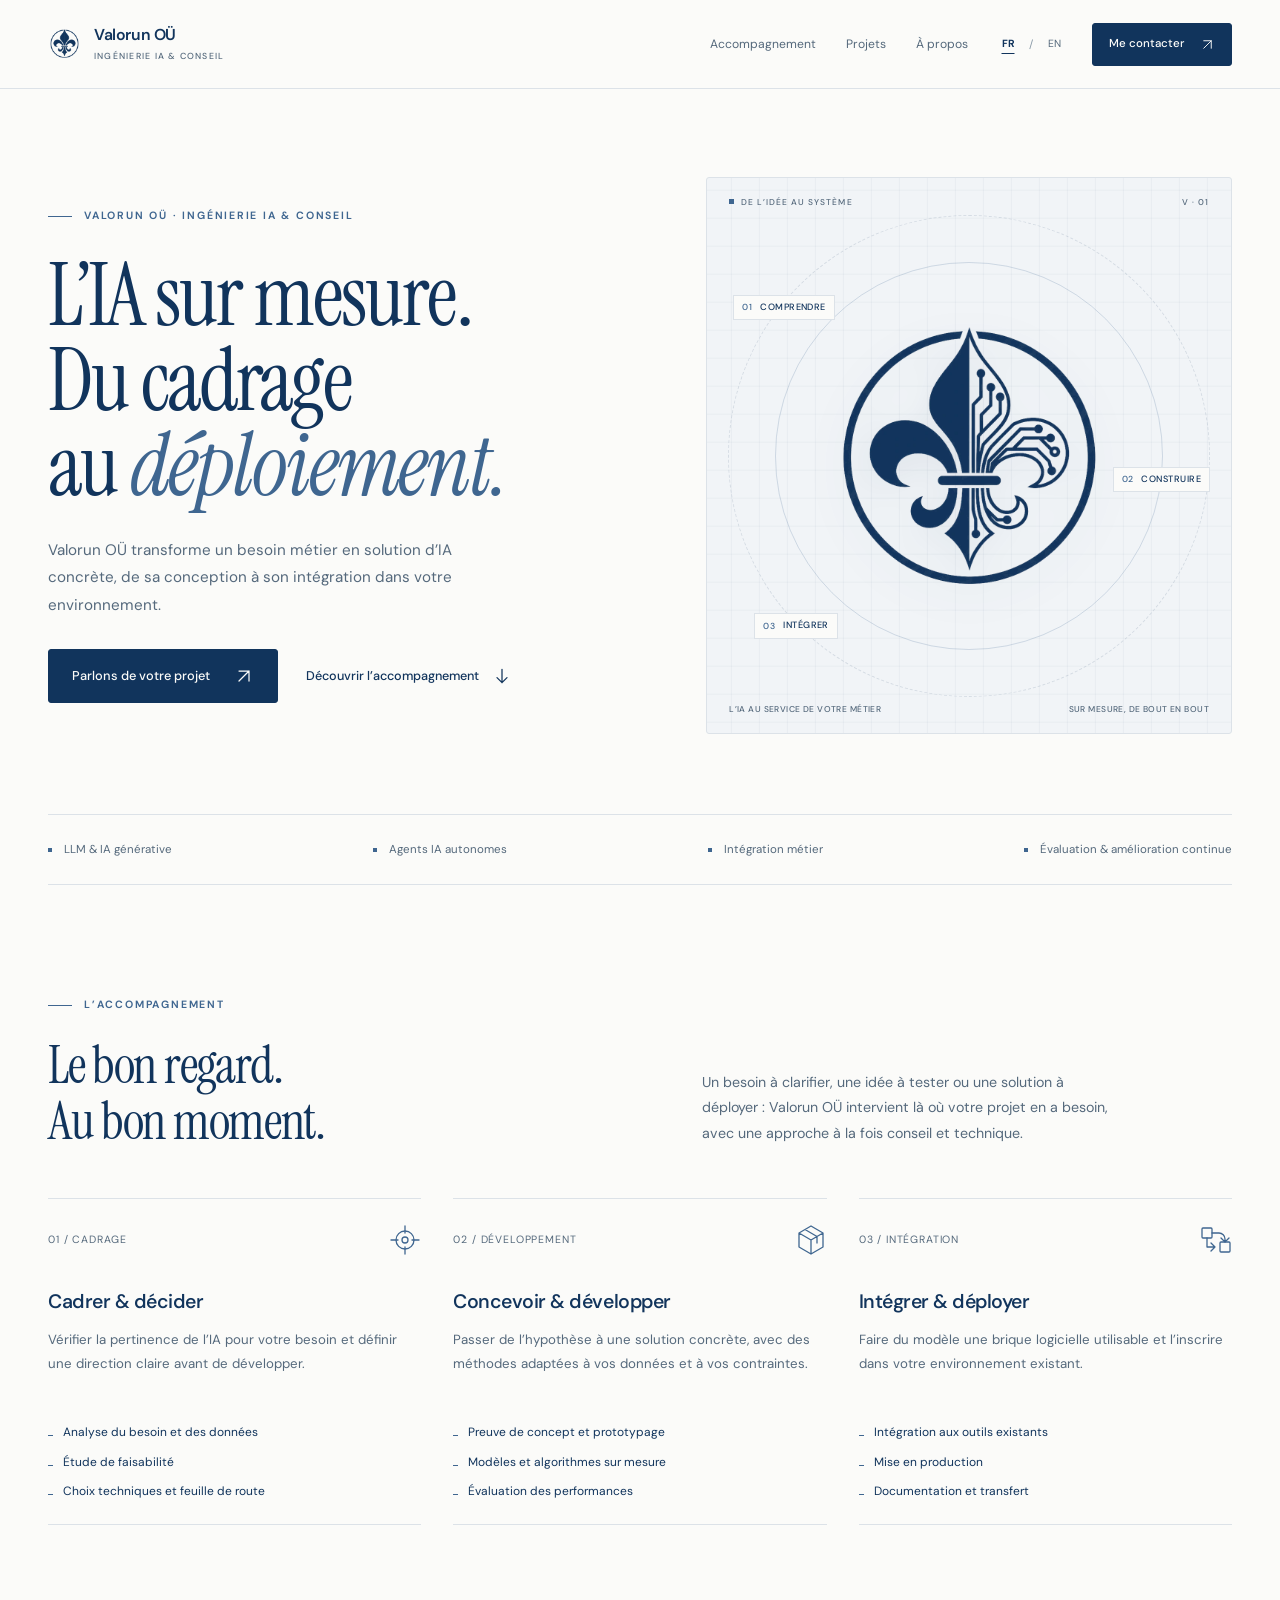
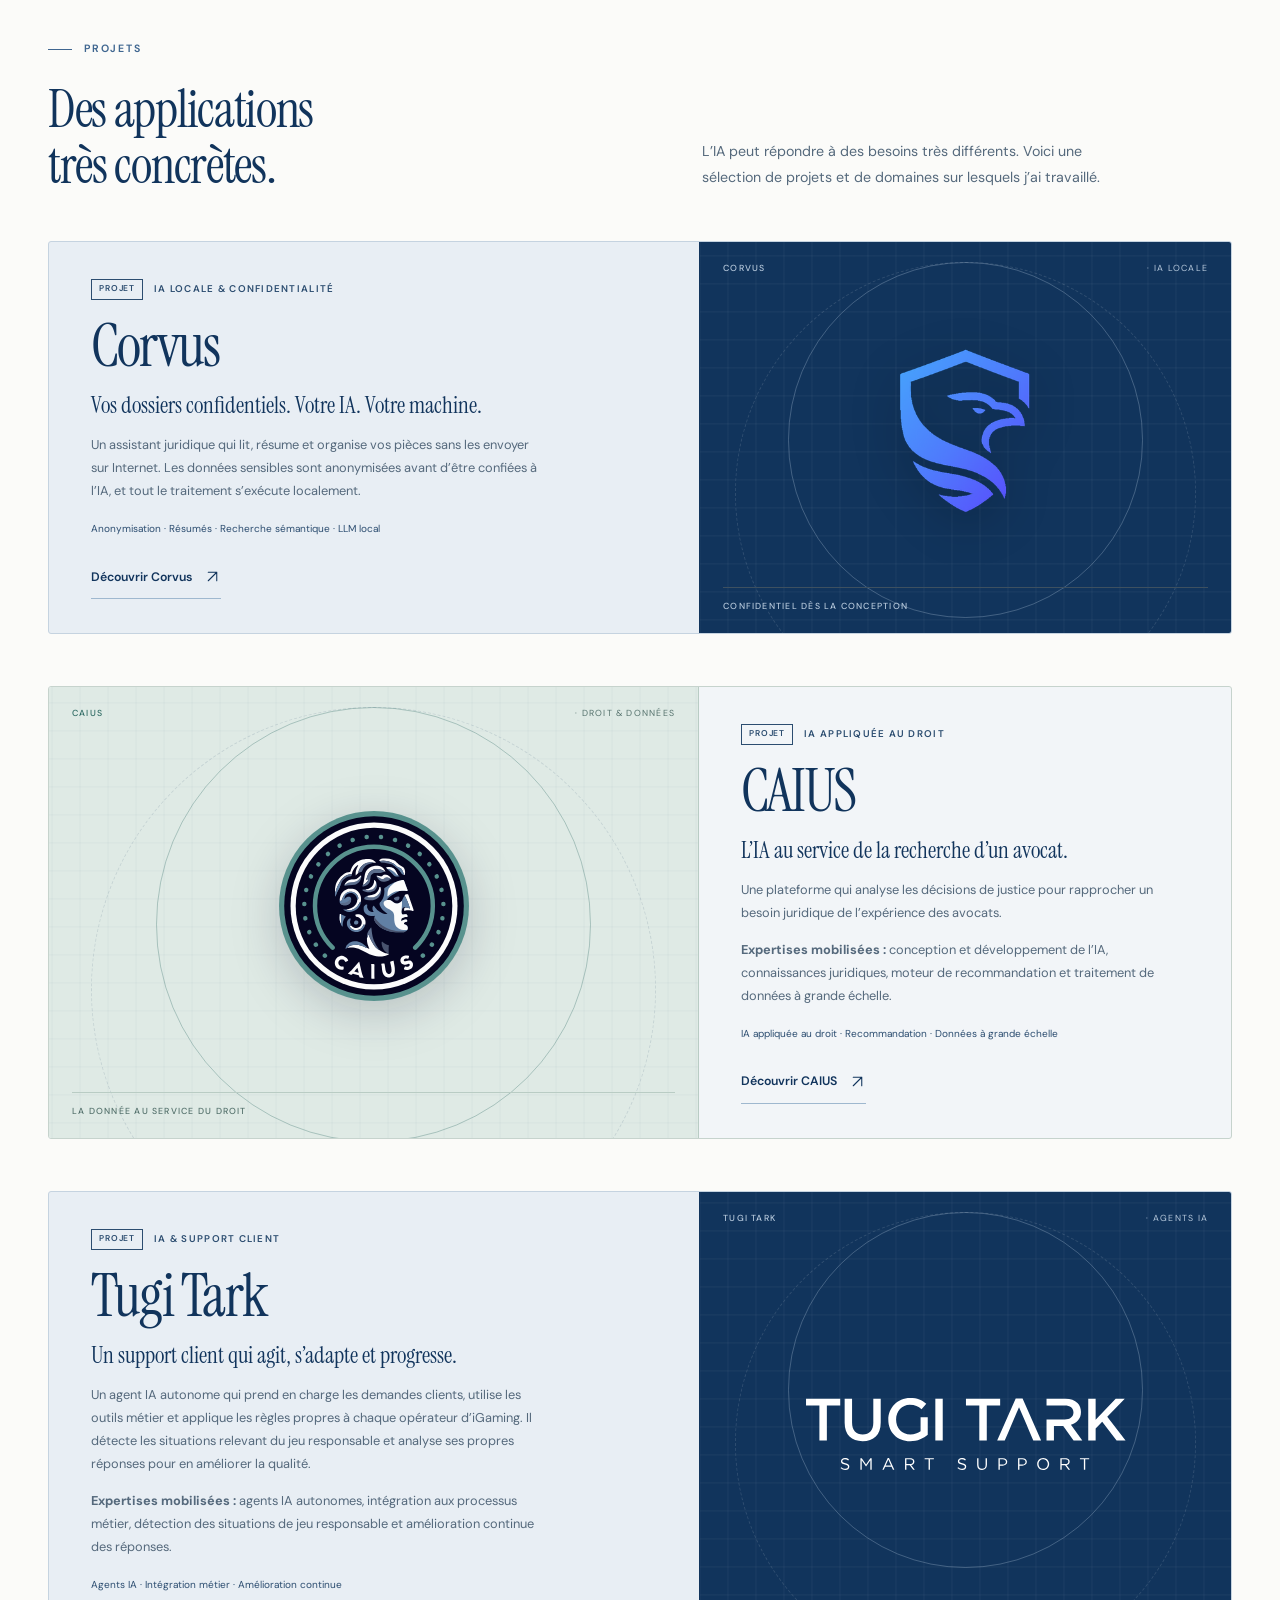
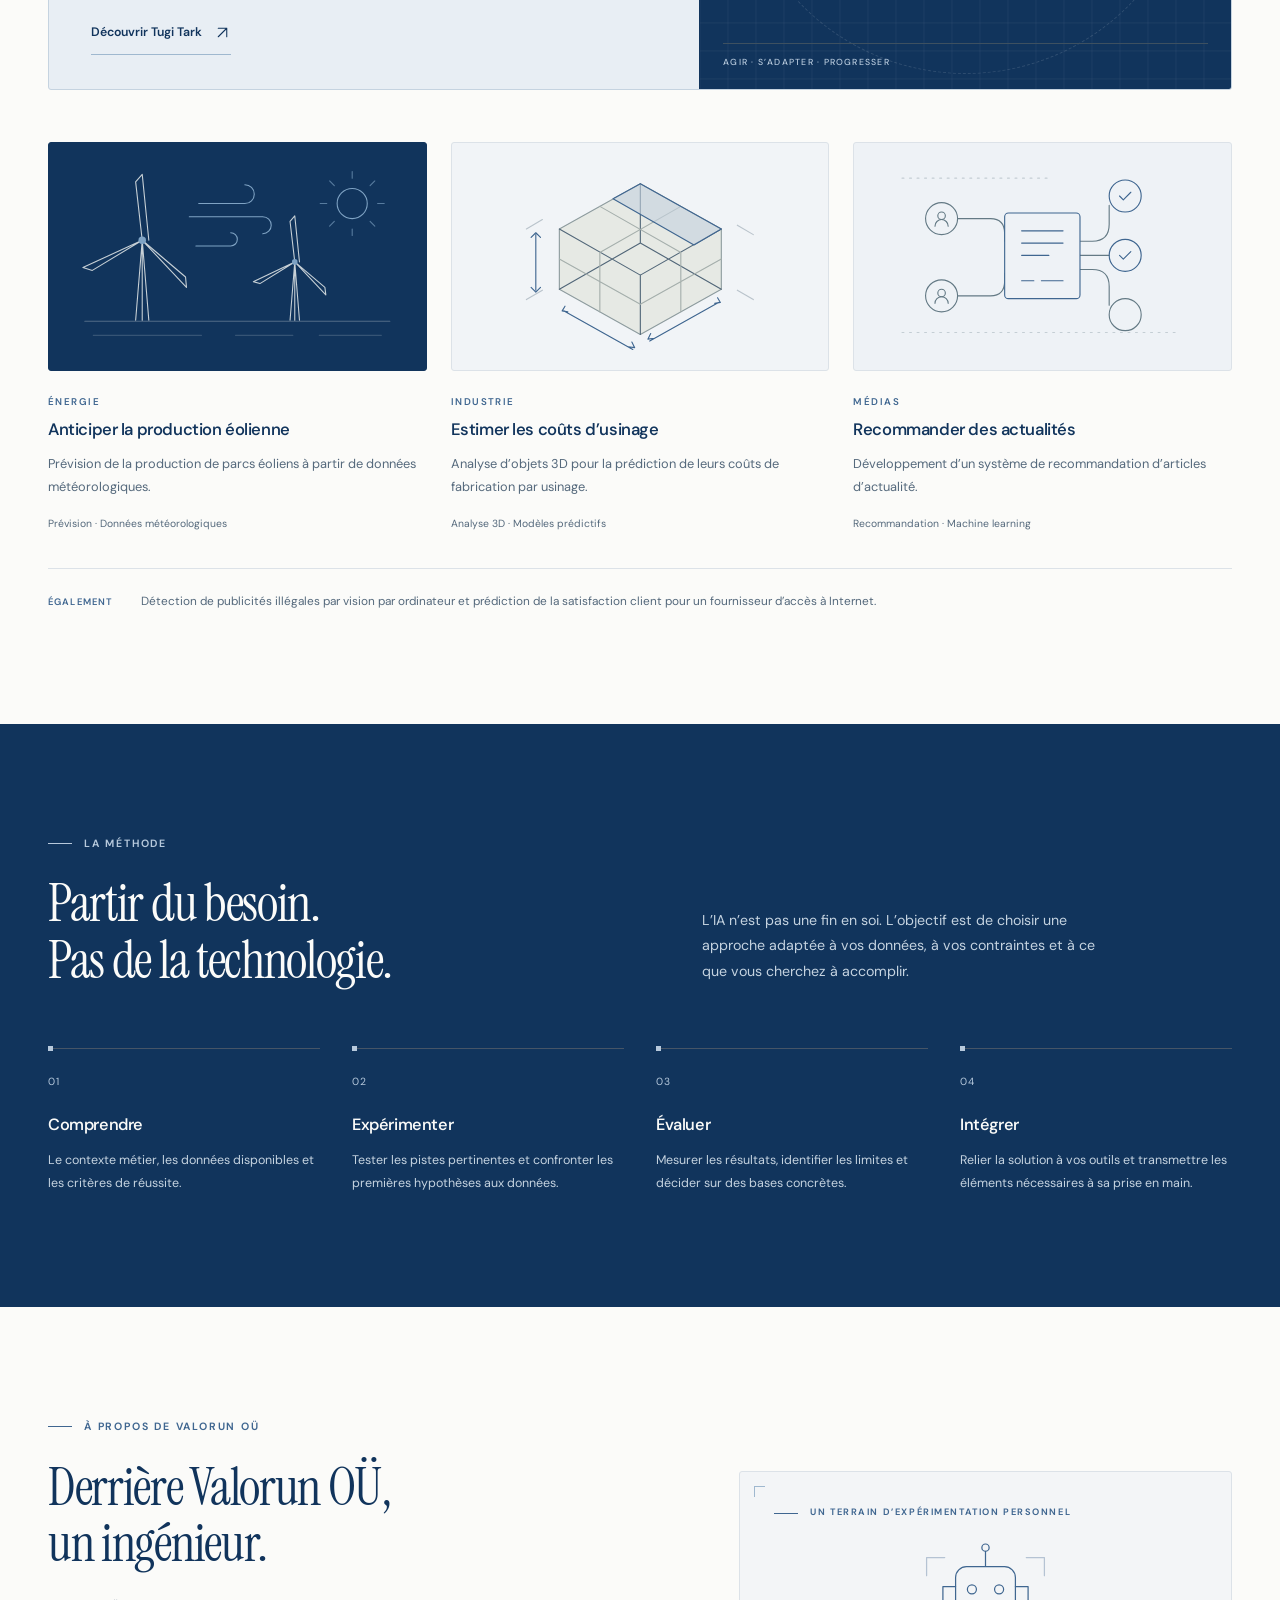
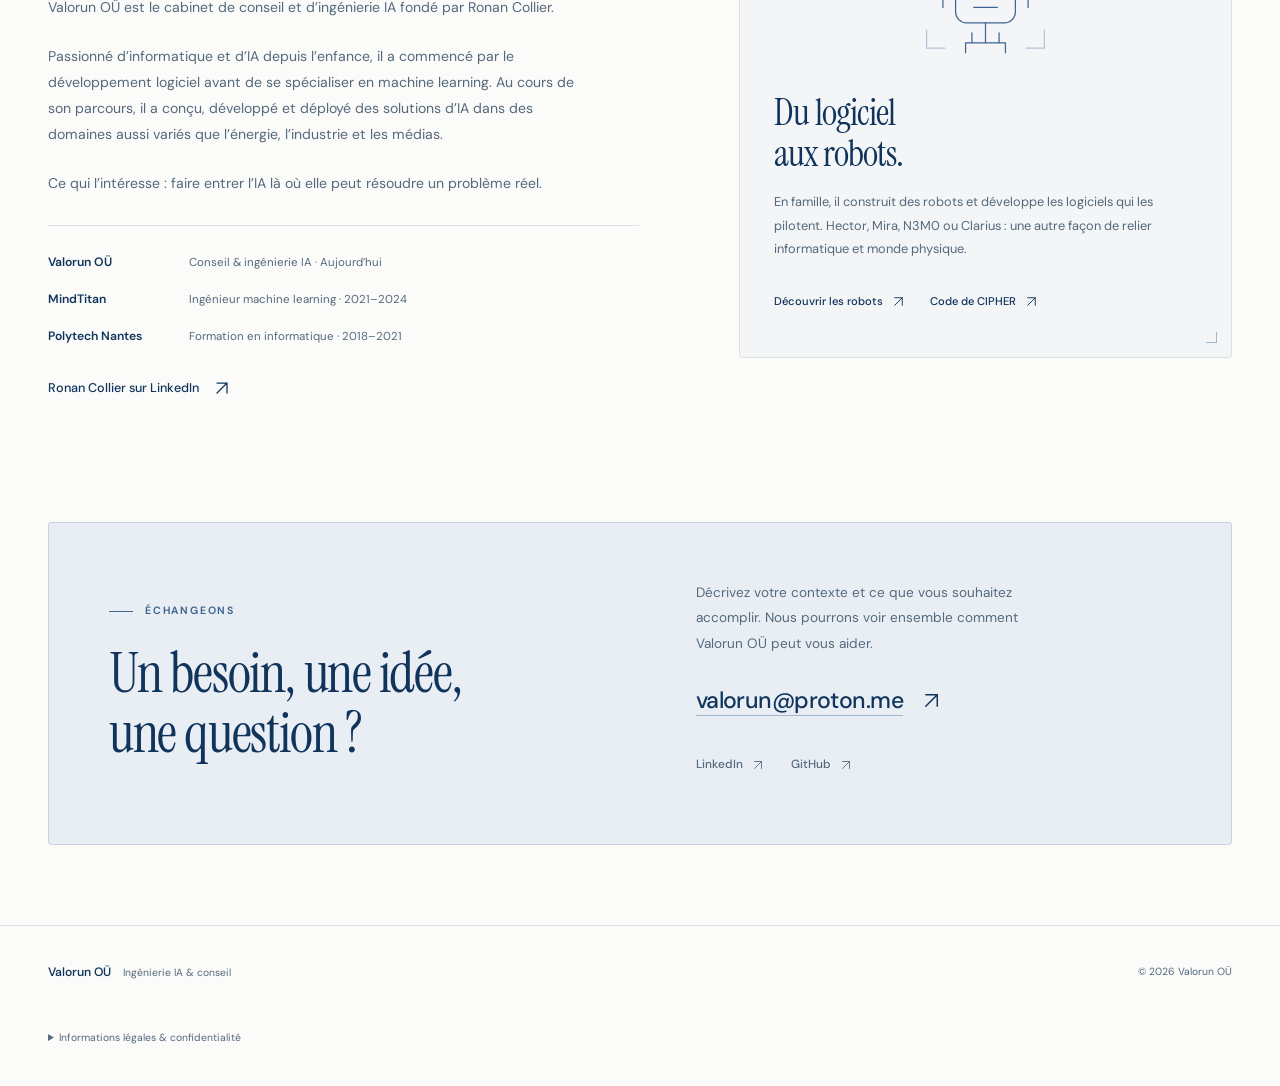
==== commit f468de8d: "Update theme" ====
--- a/index.html
+++ b/index.html
@@ -5,7 +5,7 @@
   <meta name="viewport" content="width=device-width, initial-scale=1">
   <title>Valorun OÜ · Ingénierie IA &amp; conseil</title>
   <meta name="description" content="Valorun OÜ conçoit, développe et intègre des solutions d’IA sur mesure. Conseil et ingénierie en intelligence artificielle, du cadrage au déploiement.">
-  <meta name="theme-color" content="#f8f6f1">
+  <meta name="theme-color" content="#fbfbf9">
   <meta property="og:type" content="website">
   <meta property="og:title" content="Valorun OÜ · Ingénierie IA &amp; conseil">
   <meta property="og:description" content="Des solutions d’IA sur mesure, du cadrage au déploiement.">
@@ -14,8 +14,8 @@
   <link rel="alternate" hreflang="fr" href="./">
   <link rel="alternate" hreflang="en" href="en/">
   <link rel="alternate" hreflang="x-default" href="./">
-  <link rel="icon" type="image/png" sizes="64x64" href="assets/favicon.png?v=2">
-  <link rel="apple-touch-icon" sizes="180x180" href="assets/apple-touch-icon.png">
+  <link rel="icon" type="image/png" sizes="64x64" href="assets/favicon.png?v=4">
+  <link rel="apple-touch-icon" sizes="180x180" href="assets/apple-touch-icon.png?v=3">
   <link rel="preload" href="assets/fonts/dm-sans-latin.woff2" as="font" type="font/woff2" crossorigin>
   <link rel="preload" href="assets/fonts/instrument-serif-latin.woff2" as="font" type="font/woff2" crossorigin>
   <link rel="stylesheet" href="assets/styles.css">
@@ -42,7 +42,7 @@
   <header class="site-header">
     <div class="container header-inner">
       <a class="brand" href="#top" aria-label="Valorun OÜ, retour en haut de page">
-        <img src="assets/logo.webp" width="600" height="712" alt="" decoding="async">
+        <img src="assets/logo-mark-102.png" width="102" height="102" alt="" decoding="async">
         <span>
           <span class="brand-name">Valorun OÜ</span>
           <span class="brand-caption">Ingénierie IA &amp; conseil</span>
@@ -86,7 +86,7 @@
       </div>
       <figure class="hero-visual">
         <div class="diagram-heading" aria-hidden="true"><span>De l’idée au système</span><span>V · 01</span></div>
-        <img class="hero-logo" src="assets/logo.webp" width="600" height="712" alt="Logo de Valorun OÜ : fleur de lys bleu nuit et dorée, traversée de circuits électroniques." decoding="async" fetchpriority="high">
+        <img class="hero-logo" src="assets/logo.webp" width="720" height="720" alt="Logo de Valorun OÜ : badge circulaire bleu marine, fleur de lys dont une moitié est traversée de circuits électroniques." decoding="async" fetchpriority="high">
         <p class="diagram-label diagram-label--first"><span>01</span> Comprendre</p>
         <p class="diagram-label diagram-label--second"><span>02</span> Construire</p>
         <p class="diagram-label diagram-label--third"><span>03</span> Intégrer</p>
--- a/assets/styles.css
+++ b/assets/styles.css
@@ -24,13 +24,15 @@
 
 :root {
   color-scheme: light;
-  --paper: #f8f6f1;
-  --paper-dark: #eeece4;
-  --ink: #14283f;
-  --muted: #56636b;
-  --gold: #866329;
-  --gold-light: #e1bf7e;
-  --line: #dcdcd2;
+  --paper: #fbfbf9;
+  --paper-dark: #f3f5f7;
+  --ink: #11345c;
+  --muted: #55697c;
+  --accent: #3f6690;
+  --accent-light: #b7c9dc;
+  --accent-wash: #e8eef4;
+  --accent-border: #c5d3e0;
+  --line: #dce2e8;
   --display: "Instrument Serif", Georgia, serif;
   --body: "DM Sans", -apple-system, BlinkMacSystemFont, "Segoe UI", sans-serif;
   --width: 1184px;
@@ -58,7 +60,7 @@
 }
 
 ::selection {
-  background: #e7d4ae;
+  background: #d9e4ef;
   color: var(--ink);
 }
 
@@ -75,7 +77,7 @@
 }
 
 :focus-visible {
-  outline: 3px solid var(--gold);
+  outline: 3px solid var(--accent);
   outline-offset: 5px;
 }
 
@@ -134,7 +136,7 @@
   align-items: center;
   gap: 12px;
   margin-bottom: 24px;
-  color: var(--gold);
+  color: var(--accent);
   font-size: .66rem;
   font-weight: 650;
   line-height: 1.5;
@@ -177,7 +179,7 @@
   z-index: 20;
   top: 0;
   border-bottom: 1px solid var(--line);
-  background: rgb(248 246 241 / 96%);
+  background: rgb(251 251 249 / 96%);
   backdrop-filter: blur(12px);
 }
 
@@ -265,7 +267,7 @@
 }
 
 .language-switch span {
-  color: #a5aaa6;
+  color: #8a9aa8;
   font-size: .7rem;
 }
 
@@ -295,8 +297,8 @@
 }
 
 .button:hover {
-  border-color: #2f485e;
-  background: #2f485e;
+  border-color: #2c4d70;
+  background: #2c4d70;
 }
 
 .button--small {
@@ -343,7 +345,7 @@
 }
 
 .hero h1 em {
-  color: var(--gold);
+  color: var(--accent);
 }
 
 .hero-description {
@@ -371,8 +373,8 @@
   isolation: isolate;
   border: 1px solid var(--line);
   border-radius: 3px;
-  background-color: #f2f0e8;
-  background-image: linear-gradient(rgb(20 40 63 / 4%) 1px, transparent 1px), linear-gradient(90deg, rgb(20 40 63 / 4%) 1px, transparent 1px);
+  background-color: #f1f4f7;
+  background-image: linear-gradient(rgb(17 52 92 / 4%) 1px, transparent 1px), linear-gradient(90deg, rgb(17 52 92 / 4%) 1px, transparent 1px);
   background-position: center;
   background-size: 28px 28px;
 }
@@ -383,7 +385,7 @@
   z-index: -1;
   width: 74%;
   aspect-ratio: 1;
-  border: 1px solid rgb(134 99 41 / 20%);
+  border: 1px solid rgb(63 102 144 / 20%);
   border-radius: 50%;
   content: "";
 }
@@ -391,13 +393,13 @@
 .hero-visual::after {
   width: 92%;
   border-style: dashed;
-  border-color: rgb(20 40 63 / 12%);
+  border-color: rgb(17 52 92 / 12%);
 }
 
 .hero-logo {
   width: 51%;
   height: auto;
-  filter: drop-shadow(0 10px 18px rgb(20 40 63 / 8%));
+  filter: drop-shadow(0 10px 18px rgb(17 52 92 / 8%));
 }
 
 .diagram-label {
@@ -416,7 +418,7 @@
 }
 
 .diagram-label span {
-  color: var(--gold);
+  color: var(--accent);
   font-size: .55rem;
 }
 
@@ -460,7 +462,7 @@
   width: 5px;
   height: 5px;
   margin-right: 7px;
-  background: var(--gold);
+  background: var(--accent);
   content: "";
   vertical-align: 1px;
 }
@@ -491,7 +493,7 @@
 .expertise-strip span::before {
   width: 4px;
   height: 4px;
-  background: var(--gold);
+  background: var(--accent);
   content: "";
 }
 
@@ -527,7 +529,7 @@
   align-items: center;
   justify-content: space-between;
   margin-bottom: 32px;
-  color: var(--gold);
+  color: var(--accent);
 }
 
 .service-number {
@@ -572,7 +574,7 @@
   flex: none;
   width: 5px;
   height: 1px;
-  background: var(--gold);
+  background: var(--accent);
   content: "";
 }
 
@@ -585,9 +587,9 @@
   grid-template-columns: 1.1fr .9fr;
   margin-bottom: 52px;
   overflow: hidden;
-  border: 1px solid #d9c9aa;
+  border: 1px solid var(--accent-border);
   border-radius: 3px;
-  background: #eee7d9;
+  background: var(--accent-wash);
 }
 
 .featured-project-copy {
@@ -601,7 +603,7 @@
   display: flex;
   align-items: center;
   gap: 11px;
-  color: #78571e;
+  color: #2c4d70;
   font-size: .61rem;
   font-weight: 600;
   line-height: 1.5;
@@ -643,7 +645,7 @@
 
 .featured-tags {
   margin-top: 18px;
-  color: #78571e;
+  color: #2c4d70;
   font-size: .63rem;
   line-height: 1.7;
 }
@@ -654,7 +656,7 @@
   gap: 12px;
   min-height: 44px;
   margin-top: 18px;
-  border-bottom: 1px solid #bca67a;
+  border-bottom: 1px solid #9fb8cf;
   font-size: .77rem;
   font-weight: 600;
   text-decoration: none;
@@ -682,7 +684,7 @@
   isolation: isolate;
   border-left: 1px solid var(--ink);
   background-color: var(--ink);
-  background-image: linear-gradient(rgb(248 246 241 / 5%) 1px, transparent 1px), linear-gradient(90deg, rgb(248 246 241 / 5%) 1px, transparent 1px);
+  background-image: linear-gradient(rgb(251 251 249 / 5%) 1px, transparent 1px), linear-gradient(90deg, rgb(251 251 249 / 5%) 1px, transparent 1px);
   background-position: center;
   background-size: 28px 28px;
 }
@@ -693,7 +695,7 @@
   z-index: -1;
   width: 67%;
   aspect-ratio: 1;
-  border: 1px solid rgb(225 191 126 / 30%);
+  border: 1px solid rgb(183 201 220 / 30%);
   border-radius: 50%;
   content: "";
 }
@@ -701,7 +703,7 @@
 .featured-project-visual::after {
   width: 87%;
   border-style: dashed;
-  border-color: rgb(248 246 241 / 12%);
+  border-color: rgb(251 251 249 / 12%);
 }
 
 .featured-visual-label,
@@ -709,7 +711,7 @@
   position: relative;
   z-index: 1;
   width: 100%;
-  color: var(--gold-light);
+  color: var(--accent-light);
   font-size: .55rem;
   font-weight: 500;
   line-height: 1.5;
@@ -724,7 +726,7 @@
 }
 
 .featured-visual-label span {
-  color: #a7b3bb;
+  color: #b7c9dc;
   font-weight: 400;
 }
 
@@ -740,7 +742,7 @@
 .featured-visual-caption {
   padding-top: 12px;
   border-top: 1px solid #3d5060;
-  color: #a7b3bb;
+  color: #b7c9dc;
 }
 
 .featured-project--reverse .featured-project-copy {
@@ -755,13 +757,13 @@
 
 .featured-project--caius {
   border-color: #c6d3cd;
-  background: #f0ece3;
+  background: #f2f5f8;
 }
 
 .featured-project--caius .featured-project-visual {
   border-color: #b9ccc4;
   background-color: #dfeae5;
-  background-image: linear-gradient(rgb(20 40 63 / 4%) 1px, transparent 1px), linear-gradient(90deg, rgb(20 40 63 / 4%) 1px, transparent 1px);
+  background-image: linear-gradient(rgb(17 52 92 / 4%) 1px, transparent 1px), linear-gradient(90deg, rgb(17 52 92 / 4%) 1px, transparent 1px);
 }
 
 .featured-project--caius .featured-project-visual::before {
@@ -769,7 +771,7 @@
 }
 
 .featured-project--caius .featured-project-visual::after {
-  border-color: rgb(20 40 63 / 12%);
+  border-color: rgb(17 52 92 / 12%);
 }
 
 .featured-project--caius .featured-visual-label,
@@ -809,7 +811,7 @@
   overflow: hidden;
   border: 1px solid var(--line);
   border-radius: 3px;
-  background: #eeeee6;
+  background: #f1f4f7;
 }
 
 .case-visual--dark {
@@ -818,7 +820,7 @@
 }
 
 .case-visual--blue {
-  background: #e7edeb;
+  background: #eef2f6;
 }
 
 .case-art {
@@ -828,7 +830,7 @@
 
 .case-category {
   margin-top: 23px;
-  color: var(--gold);
+  color: var(--accent);
   font-size: .61rem;
   font-weight: 600;
   letter-spacing: .15em;
@@ -866,7 +868,7 @@
 
 .experience-note strong {
   flex: none;
-  color: var(--gold);
+  color: var(--accent);
   font-size: .59rem;
   font-weight: 600;
   letter-spacing: .12em;
@@ -879,11 +881,11 @@
 }
 
 .approach-section .eyebrow {
-  color: var(--gold-light);
+  color: var(--accent-light);
 }
 
 .approach-section .section-intro > p {
-  color: #bdc6cb;
+  color: #c5d3e0;
 }
 
 .approach-grid {
@@ -907,14 +909,14 @@
   left: 0;
   width: 5px;
   height: 5px;
-  background: var(--gold-light);
+  background: var(--accent-light);
   content: "";
 }
 
 .step-number {
   display: block;
   margin-bottom: 24px;
-  color: var(--gold-light);
+  color: var(--accent-light);
   font-size: .65rem;
   letter-spacing: .08em;
 }
@@ -925,7 +927,7 @@
 
 .approach-grid p {
   margin-top: 12px;
-  color: #bdc6cb;
+  color: #c5d3e0;
   font-size: .78rem;
   line-height: 1.85;
 }
@@ -986,8 +988,8 @@
   left: 14px;
   width: 11px;
   height: 11px;
-  border-top: 1px solid #adb4ad;
-  border-left: 1px solid #adb4ad;
+  border-top: 1px solid #9fb8cf;
+  border-left: 1px solid #9fb8cf;
   content: "";
 }
 
@@ -1005,7 +1007,7 @@
   width: 145px;
   height: 136px;
   margin: 10px auto 23px;
-  color: var(--gold);
+  color: var(--accent);
 }
 
 .robot-card h3 {
@@ -1049,9 +1051,9 @@
   align-items: center;
   gap: 64px;
   padding: 57px 60px;
-  border: 1px solid #d7c5a0;
+  border: 1px solid var(--accent-border);
   border-radius: 3px;
-  background: #eee8db;
+  background: var(--accent-wash);
 }
 
 .contact-panel h2 {
@@ -1075,7 +1077,7 @@
   font-weight: 500;
   line-height: 1.5;
   letter-spacing: -.025em;
-  text-decoration-color: #b6a077;
+  text-decoration-color: #9fb8cf;
   text-underline-offset: 7px;
 }
 
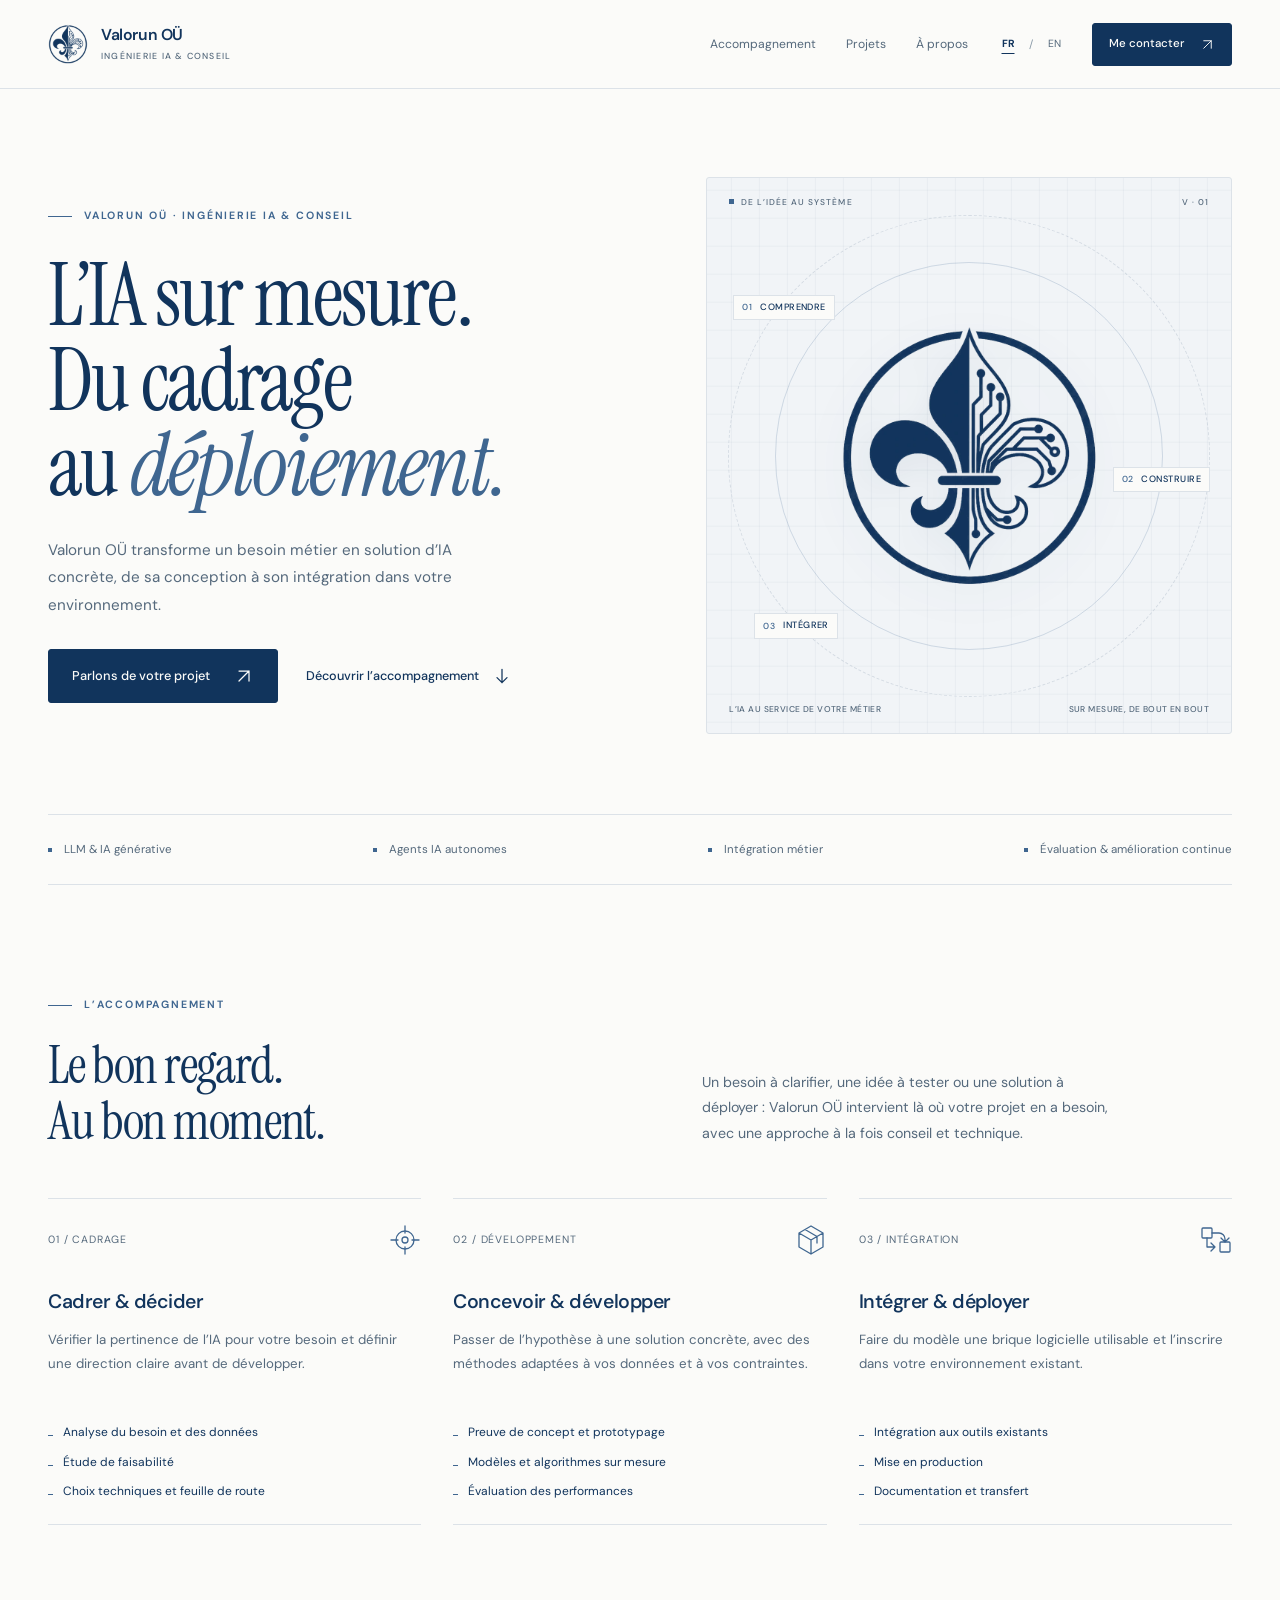
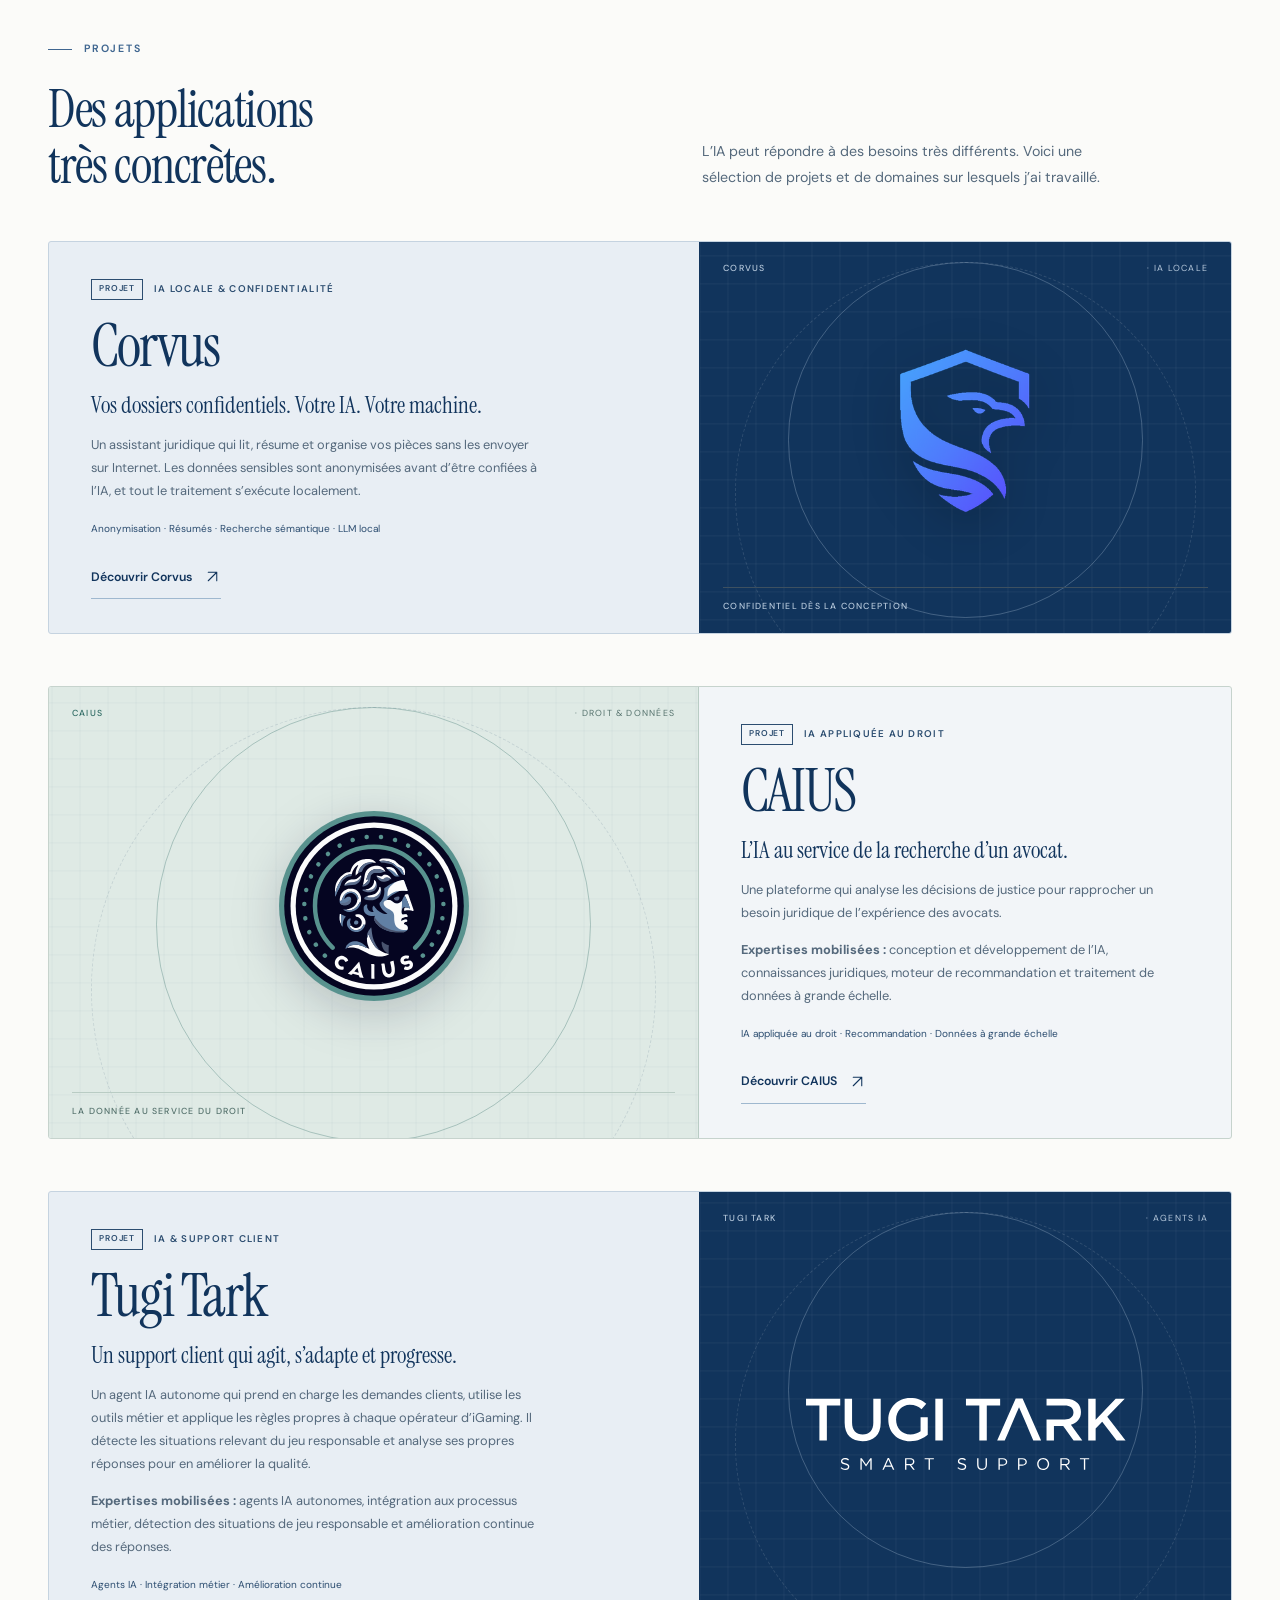
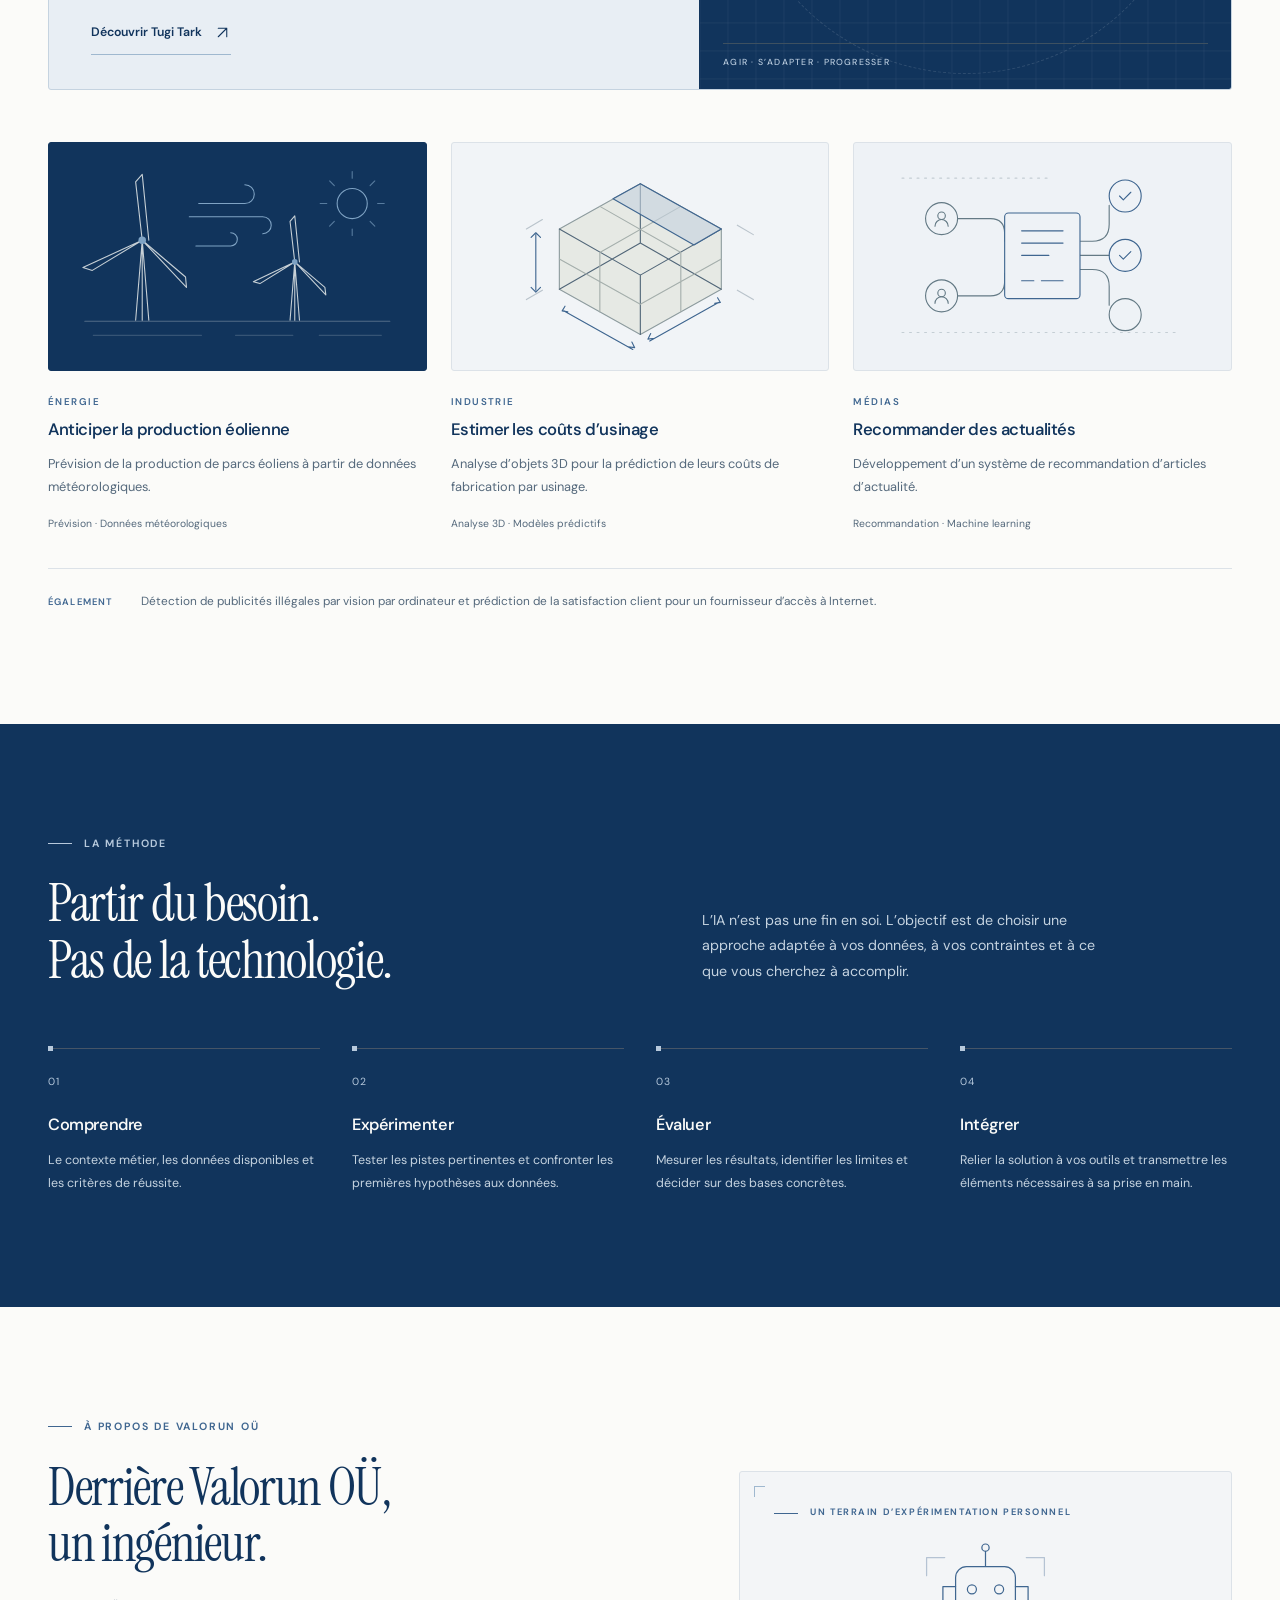
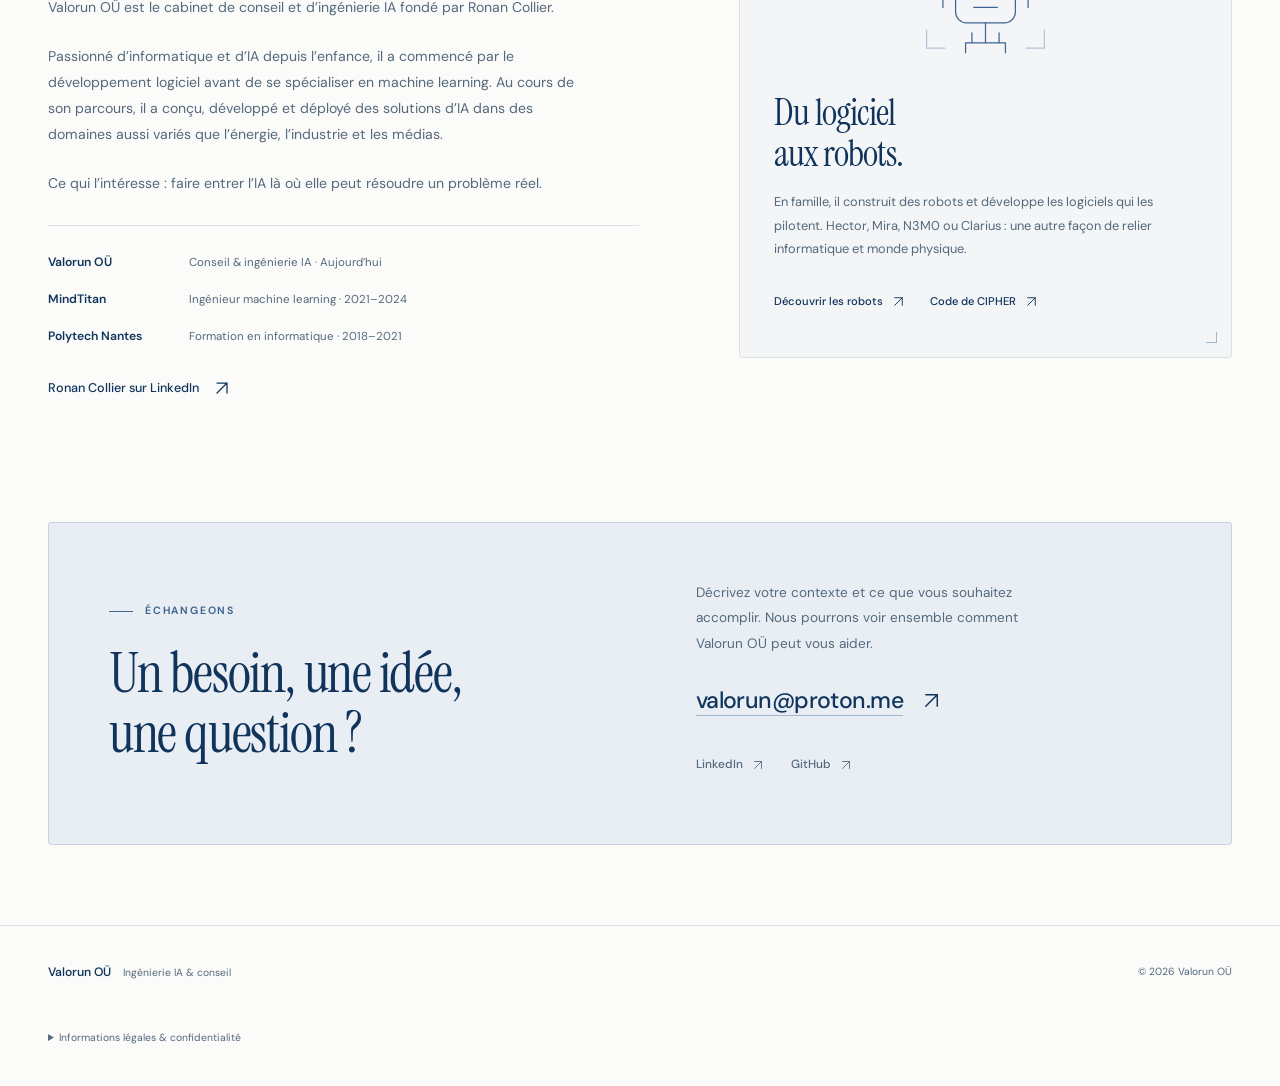
==== commit 46d63dac: "logo fix" ====
--- a/index.html
+++ b/index.html
@@ -14,7 +14,7 @@
   <link rel="alternate" hreflang="fr" href="./">
   <link rel="alternate" hreflang="en" href="en/">
   <link rel="alternate" hreflang="x-default" href="./">
-  <link rel="icon" type="image/png" sizes="64x64" href="assets/favicon.png?v=4">
+  <link rel="icon" type="image/png" sizes="64x64" href="assets/favicon.png?v=5">
   <link rel="apple-touch-icon" sizes="180x180" href="assets/apple-touch-icon.png?v=3">
   <link rel="preload" href="assets/fonts/dm-sans-latin.woff2" as="font" type="font/woff2" crossorigin>
   <link rel="preload" href="assets/fonts/instrument-serif-latin.woff2" as="font" type="font/woff2" crossorigin>
@@ -42,7 +42,7 @@
   <header class="site-header">
     <div class="container header-inner">
       <a class="brand" href="#top" aria-label="Valorun OÜ, retour en haut de page">
-        <img src="assets/logo-mark-102.png" width="102" height="102" alt="" decoding="async">
+        <img src="assets/logo-header-120.png" width="120" height="120" alt="" decoding="async">
         <span>
           <span class="brand-name">Valorun OÜ</span>
           <span class="brand-caption">Ingénierie IA &amp; conseil</span>
--- a/assets/styles.css
+++ b/assets/styles.css
@@ -200,7 +200,7 @@
 }
 
 .brand img {
-  width: 33px;
+  width: 40px;
   height: auto;
 }
 
@@ -1415,7 +1415,7 @@
   }
 
   .brand img {
-    width: 28px;
+    width: 36px;
   }
 
   .brand-name {
